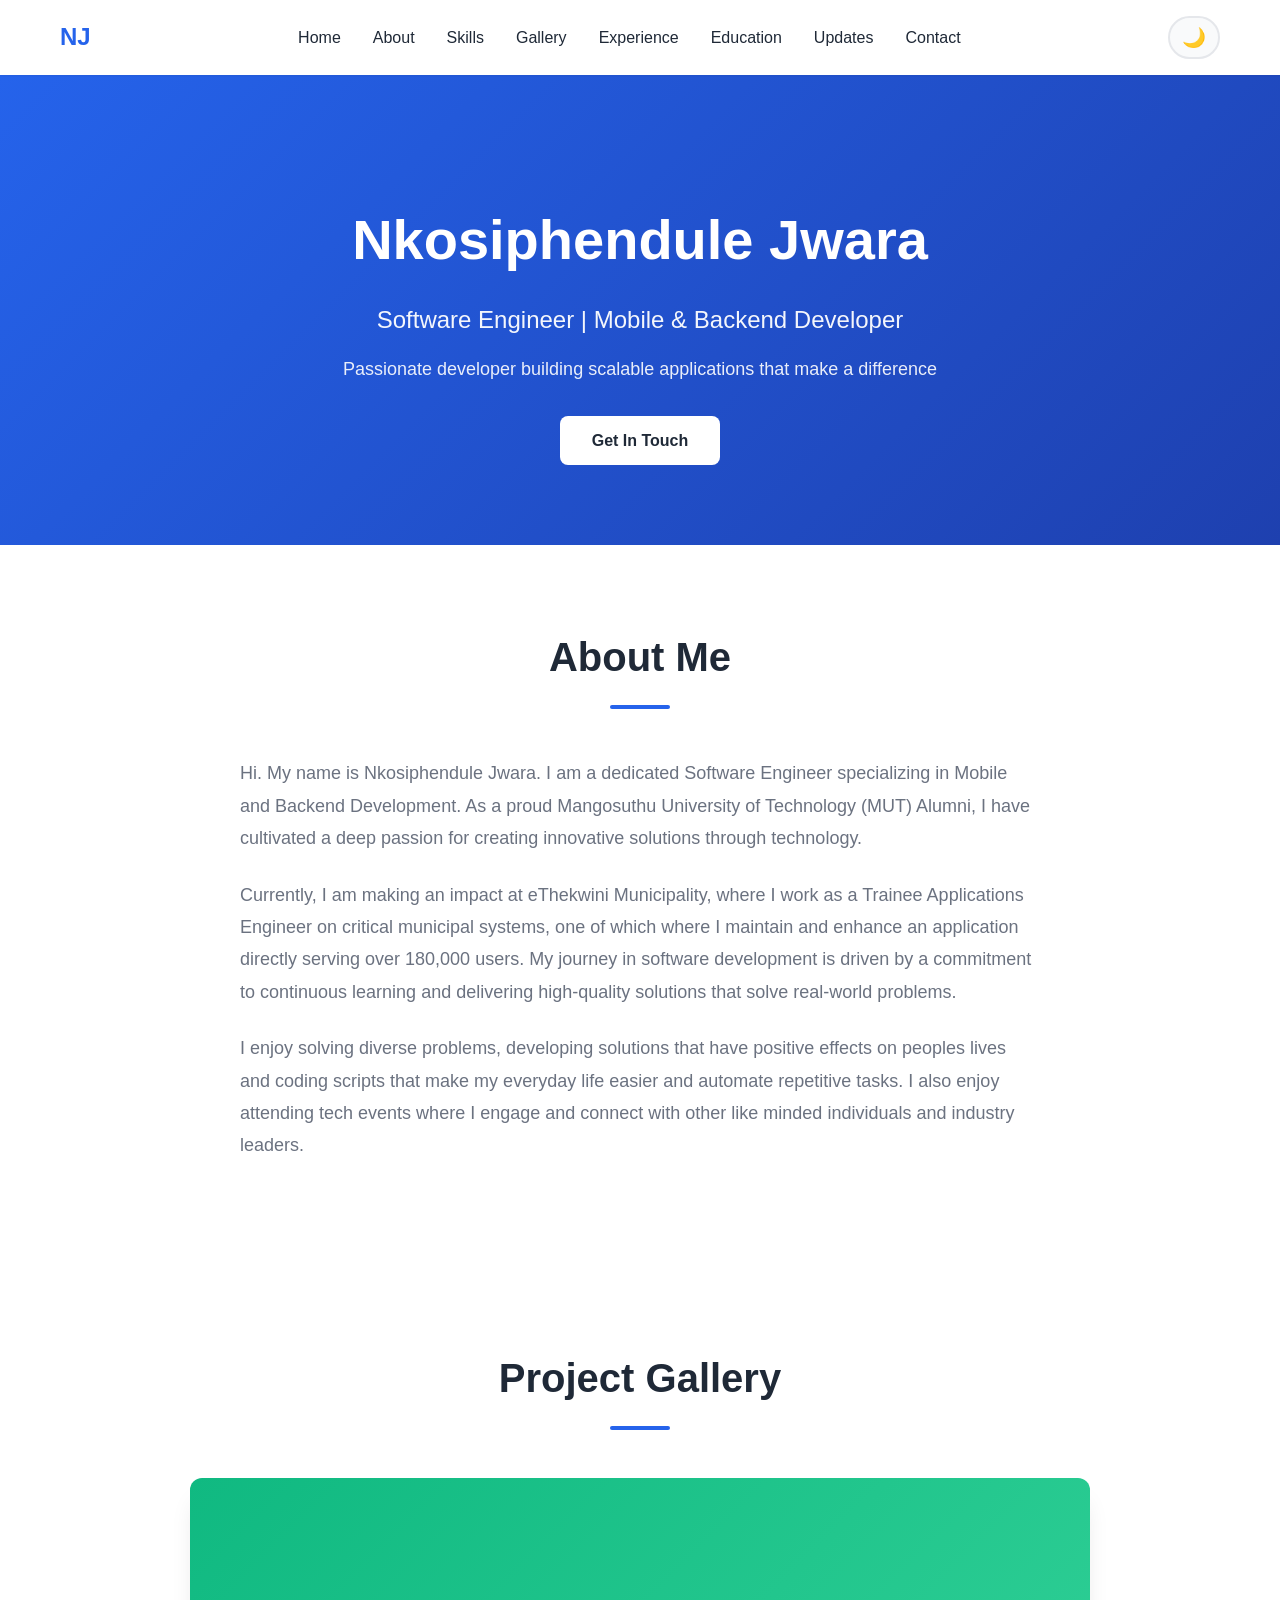
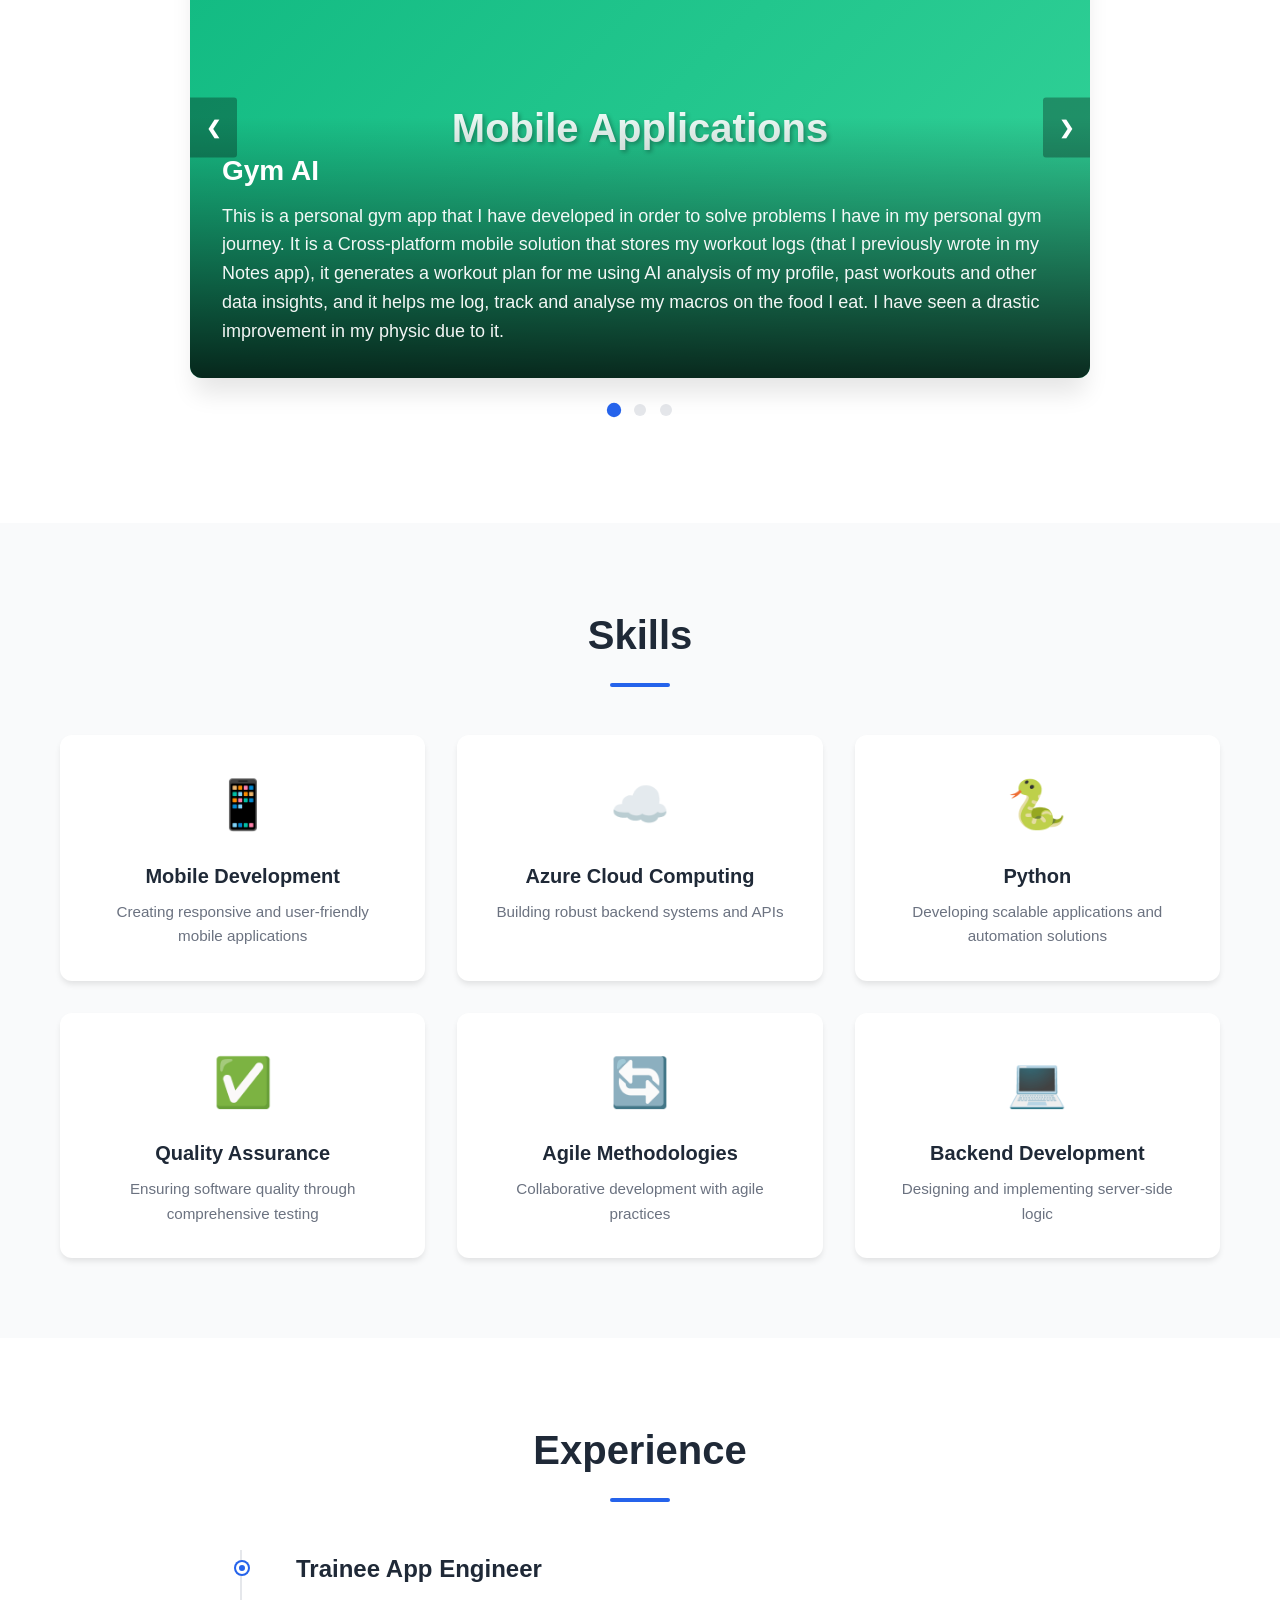
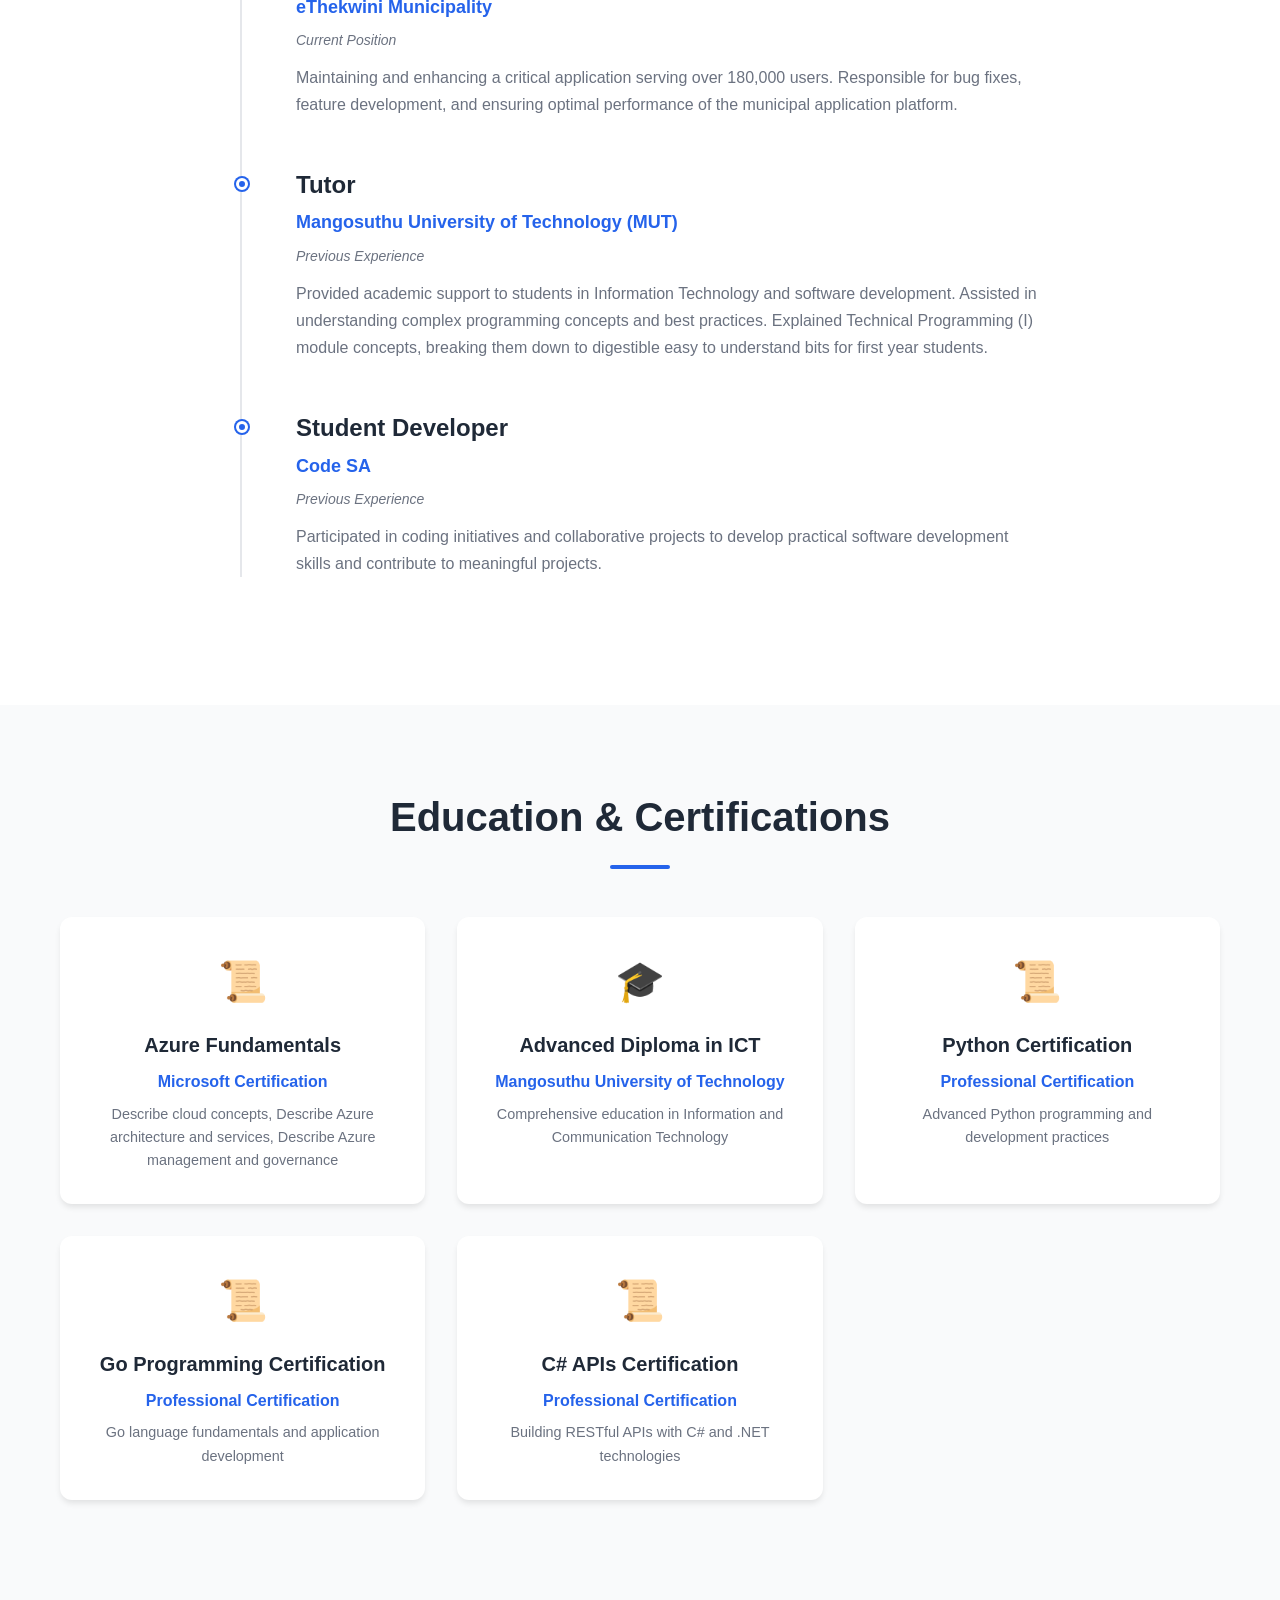
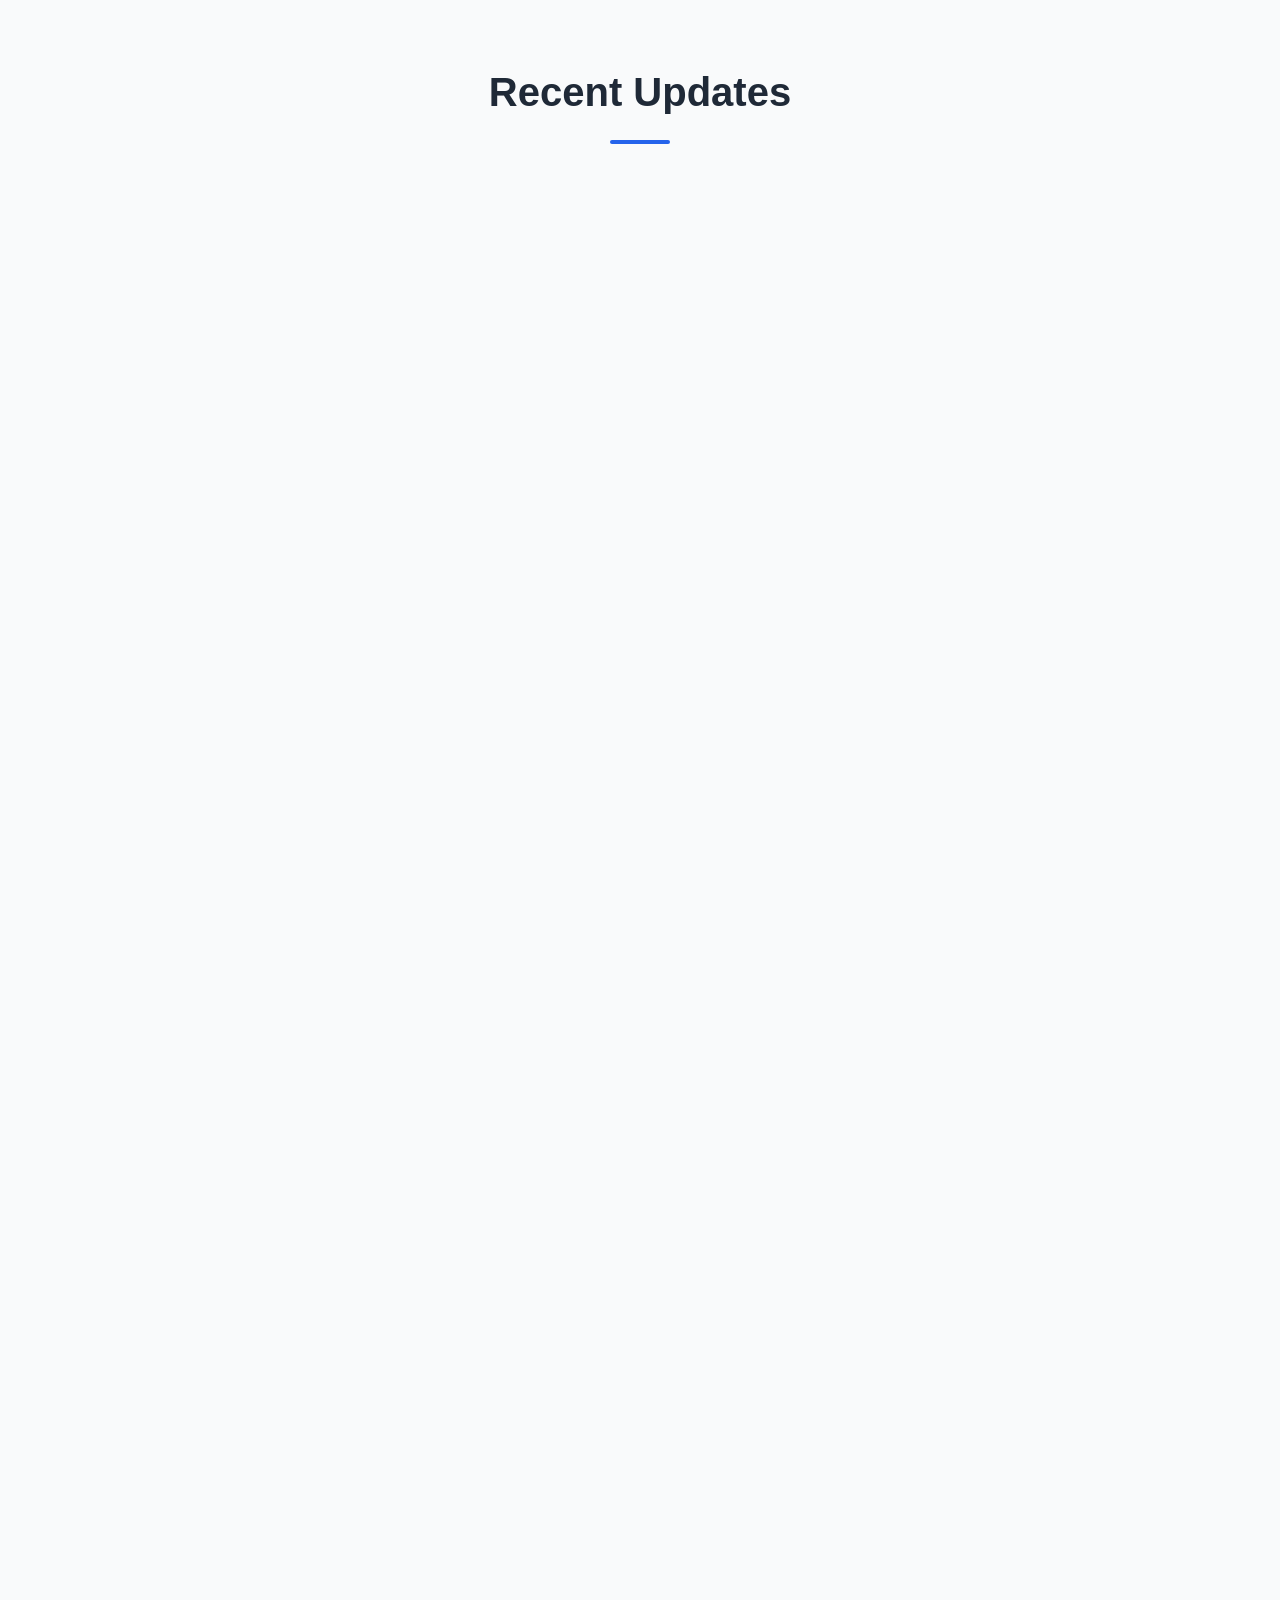
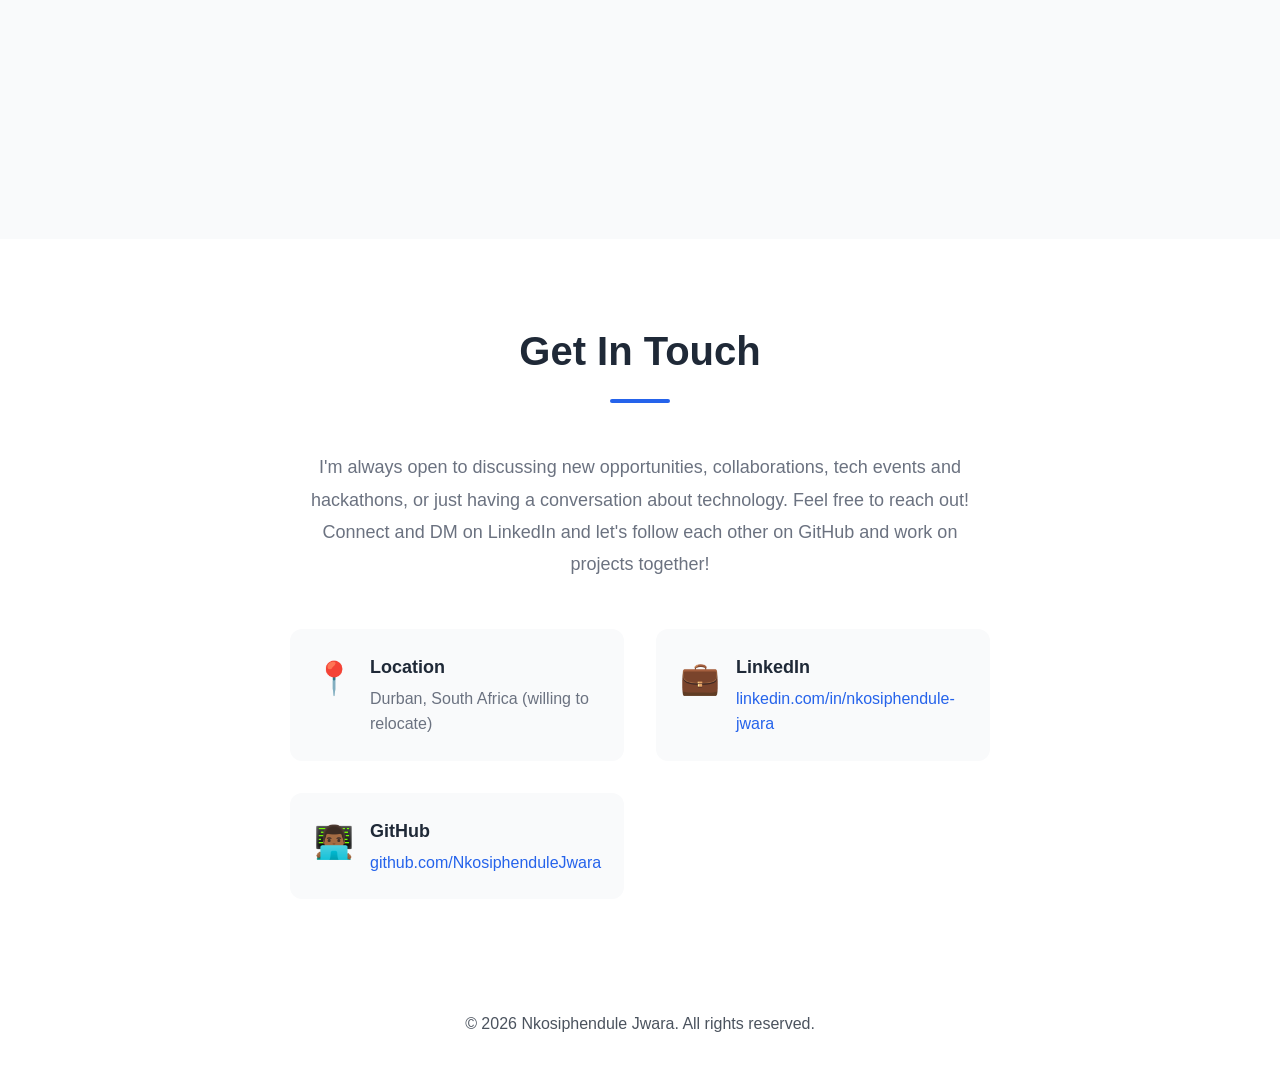
==== index.html @ d52972a0 "Merge pull request #10 from NkosiphenduleJwara/NkosiphenduleJwara-profile-update-1 Revise text in in" ====
<!DOCTYPE html>
<html lang="en">
<head>
    <meta charset="UTF-8">
    <meta name="viewport" content="width=device-width, initial-scale=1.0">
    <meta name="description" content="Nkosiphendule Jwara - Trainee App Engineer specializing in Mobile and Backend Development">
    <!-- Standard favicon -->
    <link rel="icon" type="image/x-icon" href="NJ.ico">
    
    <!-- For Apple devices (optional but highly recommended) -->
    <link rel="apple-touch-icon" href="NJ.ico">

    <!-- Adding analytics to see if my portfolio website is gaining any clicks or traction -->
    <script data-goatcounter="https://nkosiphendulejwara.goatcounter.com/count" async src="//gc.zgo.at/count.js"></script>
    <title>Nkosiphendule Jwara - Portfolio</title>
    <link rel="stylesheet" href="styles.css">
</head>
<body>
    <!-- Navigation -->
    <nav class="navbar">
        <div class="container">
            <div class="nav-brand">NJ</div>
            <button class="hamburger" id="hamburger" aria-label="Toggle menu">
                <span></span>
                <span></span>
                <span></span>
            </button>
            <ul class="nav-menu" id="navMenu">
                <li><a href="#hero">Home</a></li>
                <li><a href="#about">About</a></li>
                <li><a href="#skills">Skills</a></li>
                <li><a href="#gallery">Gallery</a></li>
                <li><a href="#experience">Experience</a></li>
                <li><a href="#education">Education</a></li>
                <li><a href="#updates">Updates</a></li>
                <li><a href="#contact">Contact</a></li>
            </ul>
            <button class="dark-mode-toggle" id="darkModeToggle" aria-label="Toggle dark mode">
                <span id="themeIcon">🌙</span>
            </button>
        </div>
    </nav>

    <!-- Hero Section -->
    <section id="hero" class="hero">
        <div class="container">
            <div class="hero-content">
                <h1 class="hero-title">Nkosiphendule Jwara</h1>
                <p class="hero-subtitle">Software Engineer | Mobile & Backend Developer</p>
                <p class="hero-description">Passionate developer building scalable applications that make a difference</p>
                <a href="#contact" class="btn btn-primary">Get In Touch</a>
            </div>
        </div>
    </section>

    <!-- About Section -->
    <section id="about" class="about">
        <div class="container">
            <h2 class="section-title">About Me</h2>
            <div class="about-content">
                <p class="about-text">
                    Hi. My name is Nkosiphendule Jwara. I am a dedicated Software Engineer specializing in Mobile and Backend Development. 
                    As a proud Mangosuthu University of Technology (MUT) Alumni, I have cultivated a deep passion for creating innovative 
                    solutions through technology.
                </p>
                <p class="about-text">
                    Currently, I am making an impact at eThekwini Municipality, where I work as a Trainee Applications Engineer on critical 
                    municipal systems, one of which where I maintain and enhance an application directly serving over 180,000 users. 
                    My journey in software development is driven by a commitment to continuous learning and delivering 
                    high-quality solutions that solve real-world problems.
                </p>
                <p class="about-text">
                    I enjoy solving diverse problems, developing solutions that have positive effects on peoples lives and coding 
                    scripts that make my everyday life easier and automate repetitive tasks. I also enjoy attending tech events where I engage 
                    and connect with other like minded individuals and industry leaders.
                </p>
            </div>
        </div>
    </section>

    <!-- Gallery Section -->
    <section id="gallery" class="gallery">
        <div class="container">
            <h2 class="section-title">Project Gallery</h2>
            <div class="slideshow-container">
                <div class="slide fade">
                    <div class="slide-content">
                        <div class="placeholder-img" style="background: linear-gradient(135deg, #10b981 0%, #34d399 100%);">
                            <span class="placeholder-text">Mobile Applications</span>
                        </div>
                        <div class="slide-caption">
                            <h3>Gym AI</h3>
                            <p>
                                This is a personal gym app that I have developed in order to solve problems I have in my personal gym journey.
                                It is a Cross-platform mobile solution that stores my workout logs (that I previously wrote in my Notes app),
                                it generates a workout plan for me using AI analysis of my profile, past workouts and other data insights, and 
                                it helps me log, track and analyse my macros on the food I eat. I have seen a drastic improvement in my physic due to it.
                            </p>
                        </div>
                    </div>
                </div>
                <!--
                <div class="slide fade">
                    <div class="slide-content">
                        <div class="placeholder-img" style="background: linear-gradient(135deg, #2563eb 0%, #3b82f6 100%);">
                            <span class="placeholder-text">Web Development</span>
                        </div>
                        <div class="slide-caption">
                            <h3>Web Development</h3>
                            <p>Modern responsive web applications</p>
                        </div>
                    </div>
                </div>-->
                <div class="slide fade">
                    <div class="slide-content">
                        <div class="placeholder-img" style="background: linear-gradient(135deg, #f59e0b 0%, #fbbf24 100%);">
                            <span class="placeholder-text">Backend Systems</span>
                        </div>
                        <div class="slide-caption">
                            <h3>Backend Systems</h3>
                            <p>Scalable server-side architecture systems that I work on at eThekwini Municipality and on my personal side projects.</p>
                        </div>
                    </div>
                </div>
                <div class="slide fade">
                    <div class="slide-content">
                        <div class="placeholder-img" style="background: linear-gradient(135deg, #8b5cf6 0%, #a78bfa 100%);">
                            <span class="placeholder-text">Data Analytics</span>
                        </div>
                        <div class="slide-caption">
                            <h3>Version Control, AI tools and Testing</h3>
                            <p>I use Git, Github, GitHub Copilot, Jules agents, and I am well exposed in manual QA processes</p>
                        </div>
                    </div>
                </div>
                <a class="prev">&#10094;</a>
                <a class="next">&#10095;</a>
            </div>
            <div class="dots-container">
                <span class="dot" data-slide="1"></span>
                <span class="dot" data-slide="2"></span>
                <span class="dot" data-slide="3"></span>
                <!--<span class="dot" data-slide="4"></span>-->
            </div>
        </div>
    </section>

    <!-- Skills Section -->
    <section id="skills" class="skills">
        <div class="container">
            <h2 class="section-title">Skills</h2>
            <div class="skills-grid">
                <div class="skill-card">
                    <div class="skill-icon">📱</div>
                    <h3>Mobile Development</h3>
                    <p>Creating responsive and user-friendly mobile applications</p>
                </div>
                <!-- <div class="skill-card">
                    <div class="skill-icon">⚙️</div>
                    <h3>ASP.NET</h3>
                    <p>Building robust backend systems and APIs</p>
                </div> -->
                
                <div class="skill-card">
                    <div class="skill-icon">☁️</div>
                    <h3>Azure Cloud Computing</h3>
                    <p>Building robust backend systems and APIs</p>
                </div>
                <div class="skill-card">
                    <div class="skill-icon">🐍</div>
                    <h3>Python</h3>
                    <p>Developing scalable applications and automation solutions</p>
                </div>
                <div class="skill-card">
                    <div class="skill-icon">✅</div>
                    <h3>Quality Assurance</h3>
                    <p>Ensuring software quality through comprehensive testing</p>
                </div>
                <div class="skill-card">
                    <div class="skill-icon">🔄</div>
                    <h3>Agile Methodologies</h3>
                    <p>Collaborative development with agile practices</p>
                </div>
                <div class="skill-card">
                    <div class="skill-icon">💻</div>
                    <h3>Backend Development</h3>
                    <p>Designing and implementing server-side logic</p>
                </div>
            </div>
        </div>
    </section>

    <!-- Experience Section -->
    <section id="experience" class="experience">
        <div class="container">
            <h2 class="section-title">Experience</h2>
            <div class="timeline">
                <div class="timeline-item">
                    <div class="timeline-marker"></div>
                    <div class="timeline-content">
                        <h3>Trainee App Engineer</h3>
                        <h4>eThekwini Municipality</h4>
                        <p class="timeline-period">Current Position</p>
                        <p class="timeline-description">
                            Maintaining and enhancing a critical application serving over 180,000 users. 
                            Responsible for bug fixes, feature development, and ensuring optimal performance 
                            of the municipal application platform.
                        </p>
                    </div>
                </div>
                <div class="timeline-item">
                    <div class="timeline-marker"></div>
                    <div class="timeline-content">
                        <h3>Tutor</h3>
                        <h4>Mangosuthu University of Technology (MUT)</h4>
                        <p class="timeline-period">Previous Experience</p>
                        <p class="timeline-description">
                            Provided academic support to students in Information Technology and software development. 
                            Assisted in understanding complex programming concepts and best practices.
                            Explained Technical Programming (I) module concepts, breaking them down to digestible easy to understand bits for first year students.
                        </p>
                    </div>
                </div>
                <div class="timeline-item">
                    <div class="timeline-marker"></div>
                    <div class="timeline-content">
                        <h3>Student Developer</h3>
                        <h4>Code SA</h4>
                        <p class="timeline-period">Previous Experience</p>
                        <p class="timeline-description">
                            Participated in coding initiatives and collaborative projects to develop 
                            practical software development skills and contribute to meaningful projects.
                        </p>
                    </div>
                </div>
            </div>
        </div>
    </section>

    <!-- Education Section -->
    <section id="education" class="education">
        <div class="container">
            <h2 class="section-title">Education & Certifications</h2>
            <div class="education-grid">
                <div class="education-card">
                    <div class="education-icon">📜</div>
                    <h3>Azure Fundamentals</h3>
                    <p class="institution">Microsoft Certification</p>
                    <p class="description">Describe cloud concepts, Describe Azure architecture and services, Describe Azure management and governance</p>
                </div>
                <div class="education-card">
                    <div class="education-icon">🎓</div>
                    <h3>Advanced Diploma in ICT</h3>
                    <p class="institution">Mangosuthu University of Technology</p>
                    <p class="description">Comprehensive education in Information and Communication Technology</p>
                </div>
                <div class="education-card">
                    <div class="education-icon">📜</div>
                    <h3>Python Certification</h3>
                    <p class="institution">Professional Certification</p>
                    <p class="description">Advanced Python programming and development practices</p>
                </div>
                <div class="education-card">
                    <div class="education-icon">📜</div>
                    <h3>Go Programming Certification</h3>
                    <p class="institution">Professional Certification</p>
                    <p class="description">Go language fundamentals and application development</p>
                </div>
                <div class="education-card">
                    <div class="education-icon">📜</div>
                    <h3>C# APIs Certification</h3>
                    <p class="institution">Professional Certification</p>
                    <p class="description">Building RESTful APIs with C# and .NET technologies</p>
                </div>
            </div>
        </div>
    </section>

    <!-- Recent Updates Section -->
    <section id="updates" class="updates">
        <div class="container">
            <h2 class="section-title">Recent Updates</h2>
            <!-- <div class="linkedin-post-container">
                <div class="linkedin-post">

                    
                    <div class="post-header">
                        <div class="post-author-avatar" aria-label="NJ avatar">NJ</div>
                        <div class="post-author-info">
                            <p class="post-author-name">Nkosiphendule Jwara</p>
                            <p class="post-author-title">Trainee Applications Engineer at eThekwini Municipality</p>
                            <p class="post-date">March 2026 &nbsp;·&nbsp; <span class="post-visibility" title="Public">🌐</span></p>
                        </div>
                        <a href="https://www.linkedin.com/in/nkosiphendule-jwara/" target="_blank" rel="noopener noreferrer" class="linkedin-follow-btn">+ Follow</a>
                    </div>

                    
                    <div class="post-content">
                        <p class="post-text">
                            Excited to share that I've been making significant progress on our municipal application at eThekwini Municipality! 🚀
                            <br><br>
                            Working on improving the experience for over 180,000 users has been an incredible journey. Here are some highlights from our recent sprint:
                            <br><br>
                            ✅ Implemented performance optimisations reducing load time by 40%<br>
                            ✅ Fixed critical bugs affecting user authentication<br>
                            ✅ Added new accessibility features for improved usability
                            <br><br>
                            Grateful for an amazing team and the opportunity to make a real impact in public service through technology. 💙
                            <br><br>
                            #SoftwareDevelopment #MobileApp #PublicService #eThekwini #Durban #TechForGood
                        </p>
                    </div>

                    
                    <div class="post-image">
                        <div class="post-image-placeholder" style="background: linear-gradient(135deg, #0077b5 0%, #00a0dc 100%);" aria-label="eThekwini Municipality App screenshot placeholder">
                            <span class="post-image-text">eThekwini Municipality App</span>
                        </div>
                    </div>

                    
                    <div class="post-reactions-bar">
                        <div class="post-reactions-count">
                            <span class="reaction-bubbles" aria-label="Reactions: Like, Celebrate, Insightful">
                                <span class="reaction-bubble reaction-like" title="Like">👍</span>
                                <span class="reaction-bubble reaction-celebrate" title="Celebrate">🎉</span>
                                <span class="reaction-bubble reaction-insightful" title="Insightful">💡</span>
                            </span>
                            <span class="reactions-total">47</span>
                        </div>
                        <div class="post-engagement-count">
                            <span>12 comments</span>
                            <span>·</span>
                            <span>5 reposts</span>
                        </div>
                    </div>

                    
                    <div class="post-divider"></div>

                    
                    <div class="post-actions">
                        <button class="post-action-btn" aria-label="Like post" disabled title="Visit LinkedIn to interact">
                            <span class="post-action-icon">👍</span>
                            <span>Like</span>
                        </button>
                        <button class="post-action-btn" aria-label="Comment on post" disabled title="Visit LinkedIn to interact">
                            <span class="post-action-icon">💬</span>
                            <span>Comment</span>
                        </button>
                        <button class="post-action-btn" aria-label="Repost" disabled title="Visit LinkedIn to interact">
                            <span class="post-action-icon">🔁</span>
                            <span>Repost</span>
                        </button>
                        <a href="https://www.linkedin.com/in/nkosiphendule-jwara/" target="_blank" rel="noopener noreferrer" class="post-action-btn post-action-link" aria-label="View on LinkedIn">
                            <svg class="post-action-icon linkedin-icon" xmlns="http://www.w3.org/2000/svg" viewBox="0 0 24 24" aria-hidden="true" focusable="false">
                                <path d="M20.447 20.452h-3.554v-5.569c0-1.327-.027-3.037-1.852-3.037-1.853 0-2.136 1.445-2.136 2.939v5.667H9.351V9h3.414v1.561h.046c.477-.9 1.637-1.85 3.37-1.85 3.601 0 4.267 2.37 4.267 5.455v6.286zM5.337 7.433a2.062 2.062 0 0 1-2.063-2.065 2.064 2.064 0 1 1 2.063 2.065zm1.782 13.019H3.555V9h3.564v11.452zM22.225 0H1.771C.792 0 0 .774 0 1.729v20.542C0 23.227.792 24 1.771 24h20.451C23.2 24 24 23.227 24 22.271V1.729C24 .774 23.2 0 22.222 0h.003z"/>
                            </svg>
                            <span>View on LinkedIn</span>
                        </a>
                    </div>

                </div>
            </div> -->
        <section class="flex flex-col items-center">
            <!-- 
              LINKEDIN EMBED CODE 
              You can copy just this iframe block into your own project, yes you who clicked Ctrl+Shift+I 👀!
            -->
            <div class="w-full max-w-[504px] overflow-hidden rounded-lg shadow-sm border border-gray-200 bg-white">
                <iframe 
                    src="https://www.linkedin.com/embed/feed/update/urn:li:activity:7439203595771736064" 
                    height="1400" 
                    width="100%" 
                    frameborder="0" 
                    allowfullscreen="" 
                    title="Embedded LinkedIn post">
                </iframe>
            </div>
            
            <!-- <p class="text-sm text-gray-400 mt-4">
                Note: The height attribute might need adjusting depending on the length of the post text.
            </p> -->
        </section>
        </div>
    </section>

    <!-- Contact Section -->
    <section id="contact" class="contact">
        <div class="container">
            <h2 class="section-title">Get In Touch</h2>
            <div class="contact-content">
                <p class="contact-intro">
                    I'm always open to discussing new opportunities, collaborations, tech events and hackathons, or just having 
                    a conversation about technology. Feel free to reach out! Connect and DM on LinkedIn 
                    and let's follow each other on GitHub and work on projects together!
                </p>
                <div class="contact-info">
                    <div class="contact-item">
                        <div class="contact-icon">📍</div>
                        <div>
                            <h3>Location</h3>
                            <p>Durban, South Africa (willing to relocate)</p>
                        </div>
                    </div>
                    <div class="contact-item">
                        <div class="contact-icon">💼</div>
                        <div>
                            <h3>LinkedIn</h3>
                            <p><a href="https://www.linkedin.com/in/nkosiphendule-jwara/" target="_blank" rel="noopener noreferrer">linkedin.com/in/nkosiphendule-jwara</a></p>
                        </div>
                    </div>
                    <!-- Expand and add my GitHub information-->
                    <div class="contact-item">
                        <div class="contact-icon">👨🏾‍💻</div>
                        <div>
                            <h3>GitHub</h3>
                            <p><a href="https://github.com/NkosiphenduleJwara/" target="_blank" rel="noopener noreferrer">github.com/NkosiphenduleJwara</a></p>
                        </div>
                    </div>
                </div>
            </div>
        </div>
    </section>

    <!-- Footer -->
    <footer class="footer">
        <div class="container">
            <p>&copy; 2026 Nkosiphendule Jwara. All rights reserved.</p>
        </div>
    </footer>

    <!-- Dark Mode Script -->
    <script>
        // Dark mode toggle functionality
        const darkModeToggle = document.getElementById('darkModeToggle');
        const themeIcon = document.getElementById('themeIcon');
        const body = document.body;

        // Check for saved theme preference or default to light mode
        let currentTheme = 'light';
        try {
            currentTheme = localStorage.getItem('theme') || 'light';
        } catch (e) {
            // Handle localStorage access errors (private browsing, disabled storage, etc.)
            console.warn('localStorage not available:', e);
        }
        
        // Apply saved theme on page load
        if (currentTheme === 'dark') {
            body.classList.add('dark-mode');
            themeIcon.textContent = '☀️';
        }

        // Toggle dark mode
        darkModeToggle.addEventListener('click', () => {
            body.classList.toggle('dark-mode');
            
            // Update icon and save preference
            if (body.classList.contains('dark-mode')) {
                themeIcon.textContent = '☀️';
                try {
                    localStorage.setItem('theme', 'dark');
                } catch (e) {
                    console.warn('Could not save theme preference:', e);
                }
            } else {
                themeIcon.textContent = '🌙';
                try {
                    localStorage.setItem('theme', 'light');
                } catch (e) {
                    console.warn('Could not save theme preference:', e);
                }
            }
        });

        // Hamburger menu toggle
        const hamburger = document.getElementById('hamburger');
        const navMenu = document.getElementById('navMenu');

        hamburger.addEventListener('click', () => {
            hamburger.classList.toggle('active');
            navMenu.classList.toggle('active');
        });

        // Close menu when a link is clicked
        document.querySelectorAll('.nav-menu a').forEach(link => {
            link.addEventListener('click', () => {
                hamburger.classList.remove('active');
                navMenu.classList.remove('active');
            });
        });

        // Gallery slideshow functionality
        let slideIndex = 1;
        let slideTimer;

        showSlide(slideIndex);
        startAutoSlide();

        // Add event listeners for navigation arrows
        document.querySelector('.prev').addEventListener('click', () => {
            clearTimeout(slideTimer);
            showSlide(slideIndex += -1);
            startAutoSlide();
        });

        document.querySelector('.next').addEventListener('click', () => {
            clearTimeout(slideTimer);
            showSlide(slideIndex += 1);
            startAutoSlide();
        });

        // Add event listeners for dots
        document.querySelectorAll('.dot').forEach((dot, index) => {
            dot.addEventListener('click', () => {
                clearTimeout(slideTimer);
                showSlide(slideIndex = index + 1);
                startAutoSlide();
            });
        });

        function showSlide(n) {
            let slides = document.getElementsByClassName("slide");
            let dots = document.getElementsByClassName("dot");

            // resets back to the first slide
            if (n > slides.length) { slideIndex = 1; }
            
            if (n < 1) { slideIndex = slides.length; }
            
            for (let i = 0; i < slides.length; i++) {
                slides[i].style.display = "none";
            }
            
            for (let i = 0; i < dots.length; i++) {
                dots[i].className = dots[i].className.replace(" active", "");
            }
            
            if (slides.length > 0 && dots.length > 0) {
                slides[slideIndex - 1].style.display = "block";
                dots[slideIndex - 1].className += " active";
            }
        }

        function startAutoSlide() {
            slideTimer = setTimeout(() => {
                slideIndex++;
                showSlide(slideIndex);
                startAutoSlide();
            }, 5000); // Change slide every 5 seconds
        }
    </script>
</body>
</html>
---- styles.css ----
/* Reset and Base Styles */
* {
    margin: 0;
    padding: 0;
    box-sizing: border-box;
}

:root {
    --primary-color: #2563eb;
    --secondary-color: #1e40af;
    --accent-color: #3b82f6;
    --text-dark: #1f2937;
    --text-light: #6b7280;
    --background-light: #f9fafb;
    --background-white: #ffffff;
    --border-color: #e5e7eb;
    --success-color: #10b981;
    --shadow-sm: 0 1px 2px 0 rgba(0, 0, 0, 0.05);
    --shadow-md: 0 4px 6px -1px rgba(0, 0, 0, 0.1);
    --shadow-lg: 0 10px 15px -3px rgba(0, 0, 0, 0.1);
    --shadow-xl: 0 20px 25px -5px rgba(0, 0, 0, 0.1);
}

body.dark-mode {
    --text-dark: #f9fafb;
    --text-light: #d1d5db;
    --background-light: #1f2937;
    --background-white: #111827;
    --border-color: #374151;
    --shadow-sm: 0 1px 2px 0 rgba(0, 0, 0, 0.3);
    --shadow-md: 0 4px 6px -1px rgba(0, 0, 0, 0.3);
    --shadow-lg: 0 10px 15px -3px rgba(0, 0, 0, 0.3);
    --shadow-xl: 0 20px 25px -5px rgba(0, 0, 0, 0.3);
}

body {
    font-family: -apple-system, BlinkMacSystemFont, 'Segoe UI', Roboto, 'Helvetica Neue', Arial, sans-serif;
    line-height: 1.6;
    color: var(--text-dark);
    background-color: var(--background-white);
    transition: background-color 0.3s ease, color 0.3s ease;
}

.container {
    max-width: 1200px;
    margin: 0 auto;
    padding: 0 20px;
}

/* Navigation */
.navbar {
    background-color: var(--background-white);
    box-shadow: var(--shadow-sm);
    position: sticky;
    top: 0;
    z-index: 1000;
    padding: 1rem 0;
}

.navbar .container {
    display: flex;
    justify-content: space-between;
    align-items: center;
    gap: 2rem;
}

.nav-brand {
    font-size: 1.5rem;
    font-weight: bold;
    color: var(--primary-color);
}

.nav-menu {
    display: flex;
    list-style: none;
    gap: 2rem;
}

.nav-menu a {
    text-decoration: none;
    color: var(--text-dark);
    font-weight: 500;
    transition: color 0.3s ease;
}

.nav-menu a:hover {
    color: var(--primary-color);
}

/* Dark Mode Toggle */
.dark-mode-toggle {
    background-color: var(--background-light);
    border: 2px solid var(--border-color);
    border-radius: 50px;
    cursor: pointer;
    padding: 8px 12px;
    font-size: 1.2rem;
    transition: all 0.3s ease;
    display: flex;
    align-items: center;
    gap: 0.5rem;
}

.dark-mode-toggle:hover {
    transform: scale(1.05);
    box-shadow: var(--shadow-md);
}

/* Hamburger Menu */
.hamburger {
    display: none;
    flex-direction: column;
    gap: 5px;
    background: none;
    border: none;
    cursor: pointer;
    padding: 5px;
    z-index: 1001;
}

.hamburger span {
    width: 25px;
    height: 3px;
    background-color: var(--text-dark);
    border-radius: 3px;
    transition: all 0.3s ease;
}

.hamburger.active span:nth-child(1) {
    transform: rotate(45deg) translate(7px, 7px);
}

.hamburger.active span:nth-child(2) {
    opacity: 0;
}

.hamburger.active span:nth-child(3) {
    transform: rotate(-45deg) translate(7px, -7px);
}

/* Hero Section */
.hero {
    background: linear-gradient(135deg, var(--primary-color) 0%, var(--secondary-color) 100%);
    color: white;
    padding: 120px 0 80px;
    text-align: center;
}

.hero-content {
    max-width: 800px;
    margin: 0 auto;
}

.hero-title {
    font-size: 3.5rem;
    font-weight: 700;
    margin-bottom: 1rem;
    animation: fadeInUp 0.8s ease;
}

.hero-subtitle {
    font-size: 1.5rem;
    margin-bottom: 1rem;
    opacity: 0.95;
    animation: fadeInUp 0.8s ease 0.2s backwards;
}

.hero-description {
    font-size: 1.125rem;
    margin-bottom: 2rem;
    opacity: 0.9;
    animation: fadeInUp 0.8s ease 0.4s backwards;
}

.btn {
    display: inline-block;
    padding: 12px 32px;
    border-radius: 8px;
    text-decoration: none;
    font-weight: 600;
    transition: all 0.3s ease;
    animation: fadeInUp 0.8s ease 0.6s backwards;
}

.btn-primary {
    background-color: var(--background-white);
    /* color: var(--primary-color); */
    color: var(--text-dark);
}

.btn-primary:hover {
    transform: translateY(-2px);
    box-shadow: var(--shadow-lg);
}

/* Section Styles */
section {
    padding: 80px 0;
}

.section-title {
    font-size: 2.5rem;
    font-weight: 700;
    text-align: center;
    margin-bottom: 3rem;
    color: var(--text-dark);
    position: relative;
}

.section-title::after {
    content: '';
    display: block;
    width: 60px;
    height: 4px;
    background-color: var(--primary-color);
    margin: 1rem auto 0;
    border-radius: 2px;
}

/* About Section */
.about {
    background-color: var(--background-white);
}

.about-content {
    max-width: 800px;
    margin: 0 auto;
}

.about-text {
    font-size: 1.125rem;
    line-height: 1.8;
    color: var(--text-light);
    margin-bottom: 1.5rem;
}

/* Skills Section */
.skills {
    background-color: var(--background-light);
}

.skills-grid {
    display: grid;
    grid-template-columns: repeat(auto-fit, minmax(300px, 1fr));
    gap: 2rem;
    margin-top: 2rem;
}

.skill-card {
    background-color: var(--background-white);
    padding: 2rem;
    border-radius: 12px;
    box-shadow: var(--shadow-md);
    transition: all 0.3s ease;
    text-align: center;
}

.skill-card:hover {
    transform: translateY(-5px);
    box-shadow: var(--shadow-xl);
}

.skill-icon {
    font-size: 3rem;
    margin-bottom: 1rem;
}

.skill-card h3 {
    font-size: 1.25rem;
    margin-bottom: 0.5rem;
    color: var(--text-dark);
}

.skill-card p {
    color: var(--text-light);
    font-size: 0.95rem;
}

/* Gallery Section */
.gallery {
    background-color: var(--background-white);
}

.slideshow-container {
    position: relative;
    max-width: 900px;
    margin: 0 auto;
    border-radius: 12px;
    overflow: hidden;
    box-shadow: var(--shadow-xl);
}

.slide {
    display: none;
}

.slide-content {
    position: relative;
}

.slide-content img,
.placeholder-img {
    width: 100%;
    height: 500px;
    object-fit: cover;
}

.placeholder-img {
    display: flex;
    align-items: center;
    justify-content: center;
    position: relative;
}

.placeholder-text {
    font-size: 2.5rem;
    font-weight: 700;
    color: rgba(255, 255, 255, 0.9);
    text-align: center;
    text-shadow: 2px 2px 4px rgba(0, 0, 0, 0.3);
}

.slide-caption {
    position: absolute;
    bottom: 0;
    left: 0;
    right: 0;
    background: linear-gradient(to top, rgba(0,0,0,0.8), transparent);
    color: white;
    padding: 2rem;
    text-align: left;
}

.slide-caption h3 {
    font-size: 1.75rem;
    margin-bottom: 0.5rem;
    font-weight: 600;
}

.slide-caption p {
    font-size: 1.125rem;
    opacity: 0.95;
}

.prev, .next {
    cursor: pointer;
    position: absolute;
    top: 50%;
    transform: translateY(-50%);
    width: auto;
    padding: 16px;
    color: white;
    font-weight: bold;
    font-size: 18px;
    transition: all 0.3s ease;
    border-radius: 0 3px 3px 0;
    user-select: none;
    background-color: rgba(0, 0, 0, 0.3);
}

.next {
    right: 0;
    border-radius: 3px 0 0 3px;
}

.prev:hover, .next:hover {
    background-color: rgba(0, 0, 0, 0.8);
}

.dots-container {
    text-align: center;
    padding: 20px 0;
}

.dot {
    cursor: pointer;
    height: 12px;
    width: 12px;
    margin: 0 5px;
    background-color: var(--border-color);
    border-radius: 50%;
    display: inline-block;
    transition: all 0.3s ease;
}

.dot.active, .dot:hover {
    background-color: var(--primary-color);
    transform: scale(1.2);
}

.fade {
    animation-name: fade;
    animation-duration: 1s;
}

@keyframes fade {
    from { opacity: 0.4 }
    to { opacity: 1 }
}

/* Experience Section */
.experience {
    background-color: var(--background-white);
}

.timeline {
    max-width: 800px;
    margin: 0 auto;
    position: relative;
    padding-left: 2rem;
}

.timeline::before {
    content: '';
    position: absolute;
    left: 0;
    top: 0;
    bottom: 0;
    width: 2px;
    background-color: var(--border-color);
}

.timeline-item {
    position: relative;
    margin-bottom: 3rem;
}

.timeline-marker {
    position: absolute;
    left: -2.25rem;
    top: 0.75rem;
    width: 12px;
    height: 12px;
    border-radius: 50%;
    background-color: var(--primary-color);
    border: 3px solid var(--background-white);
    box-shadow: 0 0 0 2px var(--primary-color);
}

.timeline-content {
    padding-left: 1.5rem;
}

.timeline-content h3 {
    font-size: 1.5rem;
    color: var(--text-dark);
    margin-bottom: 0.25rem;
}

.timeline-content h4 {
    font-size: 1.125rem;
    color: var(--primary-color);
    margin-bottom: 0.5rem;
    font-weight: 600;
}

.timeline-period {
    font-size: 0.875rem;
    color: var(--text-light);
    margin-bottom: 0.75rem;
    font-style: italic;
}

.timeline-description {
    color: var(--text-light);
    line-height: 1.7;
}

/* Education Section */
.education {
    background-color: var(--background-light);
}

.education-grid {
    display: grid;
    grid-template-columns: repeat(auto-fit, minmax(280px, 1fr));
    gap: 2rem;
    margin-top: 2rem;
}

.education-card {
    background-color: var(--background-white);
    padding: 2rem;
    border-radius: 12px;
    box-shadow: var(--shadow-md);
    transition: all 0.3s ease;
    text-align: center;
}

.education-card:hover {
    transform: translateY(-5px);
    box-shadow: var(--shadow-xl);
}

.education-icon {
    font-size: 2.5rem;
    margin-bottom: 1rem;
}

.education-card h3 {
    font-size: 1.25rem;
    color: var(--text-dark);
    margin-bottom: 0.5rem;
}

.institution {
    color: var(--primary-color);
    font-weight: 600;
    margin-bottom: 0.5rem;
}

.description {
    color: var(--text-light);
    font-size: 0.9rem;
}

/* Recent Updates / LinkedIn Post Section */
.updates {
    background-color: var(--background-light);
}

.linkedin-post-container {
    max-width: 620px;
    margin: 0 auto;
}

.linkedin-post {
    background-color: var(--background-white);
    border: 1px solid var(--border-color);
    border-radius: 12px;
    box-shadow: var(--shadow-md);
    overflow: hidden;
    transition: box-shadow 0.3s ease;
}

.linkedin-post:hover {
    box-shadow: var(--shadow-xl);
}

/* Post Header */
.post-header {
    display: flex;
    align-items: flex-start;
    gap: 0.75rem;
    padding: 1.25rem 1.25rem 0;
}

.post-author-avatar {
    flex-shrink: 0;
    width: 52px;
    height: 52px;
    border-radius: 50%;
    background: linear-gradient(135deg, var(--primary-color) 0%, var(--secondary-color) 100%);
    color: white;
    font-size: 1.25rem;
    font-weight: 700;
    display: flex;
    align-items: center;
    justify-content: center;
    letter-spacing: 0.03em;
}

.post-author-info {
    flex: 1;
    min-width: 0;
}

.post-author-name {
    font-size: 1rem;
    font-weight: 700;
    color: var(--text-dark);
    line-height: 1.3;
    margin-bottom: 0.15rem;
}

.post-author-title {
    font-size: 0.8rem;
    color: var(--text-light);
    line-height: 1.4;
    margin-bottom: 0.15rem;
    white-space: nowrap;
    overflow: hidden;
    text-overflow: ellipsis;
}

.post-date {
    font-size: 0.75rem;
    color: var(--text-light);
    display: flex;
    align-items: center;
    gap: 0.25rem;
}

.post-visibility {
    font-size: 0.8rem;
}

.linkedin-follow-btn {
    flex-shrink: 0;
    display: inline-flex;
    align-items: center;
    gap: 0.3rem;
    padding: 5px 14px;
    border: 1.5px solid #0077b5;
    border-radius: 20px;
    color: #0077b5;
    font-size: 0.875rem;
    font-weight: 600;
    text-decoration: none;
    transition: background-color 0.2s ease, color 0.2s ease;
    white-space: nowrap;
}

.linkedin-follow-btn:hover {
    background-color: #0077b5;
    color: white;
}

/* Post Text */
.post-content {
    padding: 1rem 1.25rem;
}

.post-text {
    font-size: 0.9375rem;
    color: var(--text-dark);
    line-height: 1.65;
    white-space: pre-line;
}

/* Post Image */
.post-image {
    line-height: 0;
}

.post-image img {
    width: 100%;
    height: auto;
    display: block;
    object-fit: cover;
}

.post-image-placeholder {
    width: 100%;
    height: 280px;
    display: flex;
    align-items: center;
    justify-content: center;
}

.post-image-text {
    font-size: 1.75rem;
    font-weight: 700;
    color: rgba(255, 255, 255, 0.92);
    text-align: center;
    text-shadow: 1px 2px 6px rgba(0, 0, 0, 0.25);
    padding: 0 1rem;
}

/* Reactions Summary Bar */
.post-reactions-bar {
    display: flex;
    align-items: center;
    justify-content: space-between;
    padding: 0.6rem 1.25rem;
    font-size: 0.82rem;
    color: var(--text-light);
}

.post-reactions-count {
    display: flex;
    align-items: center;
    gap: 0.4rem;
}

.reaction-bubbles {
    display: inline-flex;
    align-items: center;
}

.reaction-bubble {
    width: 20px;
    height: 20px;
    border-radius: 50%;
    display: inline-flex;
    align-items: center;
    justify-content: center;
    font-size: 0.7rem;
    margin-right: -4px;
    border: 1.5px solid var(--background-white);
    background-color: var(--background-light);
}

.reactions-total {
    margin-left: 6px;
}

.reactions-total:hover {
    text-decoration: underline;
    cursor: pointer;
    color: var(--text-dark);
}

.post-engagement-count {
    display: flex;
    gap: 0.3rem;
}

.post-engagement-count span:hover {
    text-decoration: underline;
    cursor: pointer;
    color: var(--text-dark);
}

/* Divider */
.post-divider {
    height: 1px;
    background-color: var(--border-color);
    margin: 0 1.25rem;
}

/* Action Buttons */
.post-actions {
    display: flex;
    align-items: center;
    justify-content: space-around;
    padding: 0.4rem 0.5rem;
}

.post-action-btn {
    display: inline-flex;
    align-items: center;
    gap: 0.35rem;
    padding: 0.55rem 0.75rem;
    border: none;
    background: none;
    border-radius: 6px;
    cursor: pointer;
    color: var(--text-light);
    font-size: 0.82rem;
    font-weight: 600;
    font-family: inherit;
    text-decoration: none;
    transition: background-color 0.2s ease, color 0.2s ease;
    white-space: nowrap;
}

.post-action-btn:hover {
    background-color: var(--background-light);
    color: var(--text-dark);
}

.post-action-icon {
    font-size: 1.05rem;
    line-height: 1;
}

.linkedin-icon {
    width: 18px;
    height: 18px;
    fill: currentColor;
}

.post-action-btn:disabled {
    opacity: 0.65;
    cursor: default;
}

.post-action-link {
    color: #0077b5;
}

.post-action-link:hover {
    background-color: rgba(0, 119, 181, 0.1);
    color: #005582;
}

/* Contact Section */
.contact {
    background-color: var(--background-white);
}

.contact-content {
    max-width: 700px;
    margin: 0 auto;
    text-align: center;
}

.contact-intro {
    font-size: 1.125rem;
    color: var(--text-light);
    margin-bottom: 3rem;
    line-height: 1.8;
}

.contact-info {
    display: grid;
    grid-template-columns: repeat(auto-fit, minmax(250px, 1fr));
    gap: 2rem;
}

.contact-item {
    display: flex;
    align-items: flex-start;
    gap: 1rem;
    text-align: left;
    padding: 1.5rem;
    background-color: var(--background-light);
    border-radius: 12px;
    transition: all 0.3s ease;
}

.contact-item:hover {
    transform: translateY(-3px);
    box-shadow: var(--shadow-md);
}

.contact-icon {
    font-size: 2rem;
}

.contact-item h3 {
    font-size: 1.125rem;
    color: var(--text-dark);
    margin-bottom: 0.25rem;
}

.contact-item p {
    color: var(--text-light);
}

.contact-item a {
    color: var(--primary-color);
    text-decoration: none;
    transition: color 0.3s ease;
}

.contact-item a:hover {
    color: var(--secondary-color);
    text-decoration: underline;
}

/* Footer */
.footer {
    /* background-color: var(--text-dark); */
    
    background-color: var(--background-white);
    box-shadow: var(--shadow-sm);
    /* color: white; */
    text-align: center;
    padding: 2rem 0;
}

.footer p {
    opacity: 0.8;
}

/* Animations */
@keyframes fadeInUp {
    from {
        opacity: 0;
        transform: translateY(20px);
    }
    to {
        opacity: 1;
        transform: translateY(0);
    }
}

/* Responsive Design */
@media (max-width: 768px) {
    .navbar .container {
        flex-wrap: wrap;
    }
    
    .hamburger {
        display: flex;
    }

    .nav-menu {
        position: fixed;
        left: -100%;
        top: 60px;
        flex-direction: column;
        background-color: var(--background-white);
        width: 100%;
        text-align: center;
        transition: left 0.3s ease;
        box-shadow: var(--shadow-lg);
        padding: 2rem 0;
        gap: 0;
    }

    .nav-menu.active {
        left: 0;
    }

    .nav-menu li {
        margin: 0;
        padding: 1rem 0;
        width: 100%;
    }

    .nav-menu a {
        display: block;
        padding: 0.5rem;
        font-size: 1.125rem;
    }

    .dark-mode-toggle {
        order: -1;
        margin-left: auto;
    }

    .hero-title {
        font-size: 2.5rem;
    }

    .hero-subtitle {
        font-size: 1.25rem;
    }

    .section-title {
        font-size: 2rem;
    }

    .skills-grid {
        grid-template-columns: 1fr;
    }

    .education-grid {
        grid-template-columns: 1fr;
    }

    .timeline {
        padding-left: 1.5rem;
    }

    .timeline-marker {
        left: -2.25rem;
    }

    .slide-content img,
    .placeholder-img {
        height: 350px;
    }

    .placeholder-text {
        font-size: 1.75rem;
    }

    .slide-caption h3 {
        font-size: 1.375rem;
    }

    .slide-caption p {
        font-size: 1rem;
    }

    .post-author-title {
        white-space: normal;
    }

    .post-actions {
        justify-content: space-between;
        padding: 0.4rem 0.25rem;
    }

    .post-action-btn span:last-child {
        display: none;
    }

    .post-action-btn {
        padding: 0.55rem 0.6rem;
    }

    .post-action-icon {
        font-size: 1.2rem;
    }

    .linkedin-icon {
        width: 20px;
        height: 20px;
    }
}

@media (max-width: 480px) {
    .hero {
        padding: 80px 0 60px;
    }

    .hero-title {
        font-size: 2rem;
    }

    .hero-subtitle {
        font-size: 1.125rem;
    }

    section {
        padding: 60px 0;
    }

    .contact-info {
        grid-template-columns: 1fr;
    }

    .slide-content img,
    .placeholder-img {
        height: 250px;
    }

    .placeholder-text {
        font-size: 1.25rem;
    }

    .slide-caption {
        padding: 1.25rem;
    }

    .slide-caption h3 {
        font-size: 1.125rem;
    }

    .slide-caption p {
        font-size: 0.9rem;
    }

    .prev, .next {
        padding: 10px;
        font-size: 16px;
    }

    .post-image-placeholder {
        height: 200px;
    }

    .post-image-text {
        font-size: 1.25rem;
    }
}
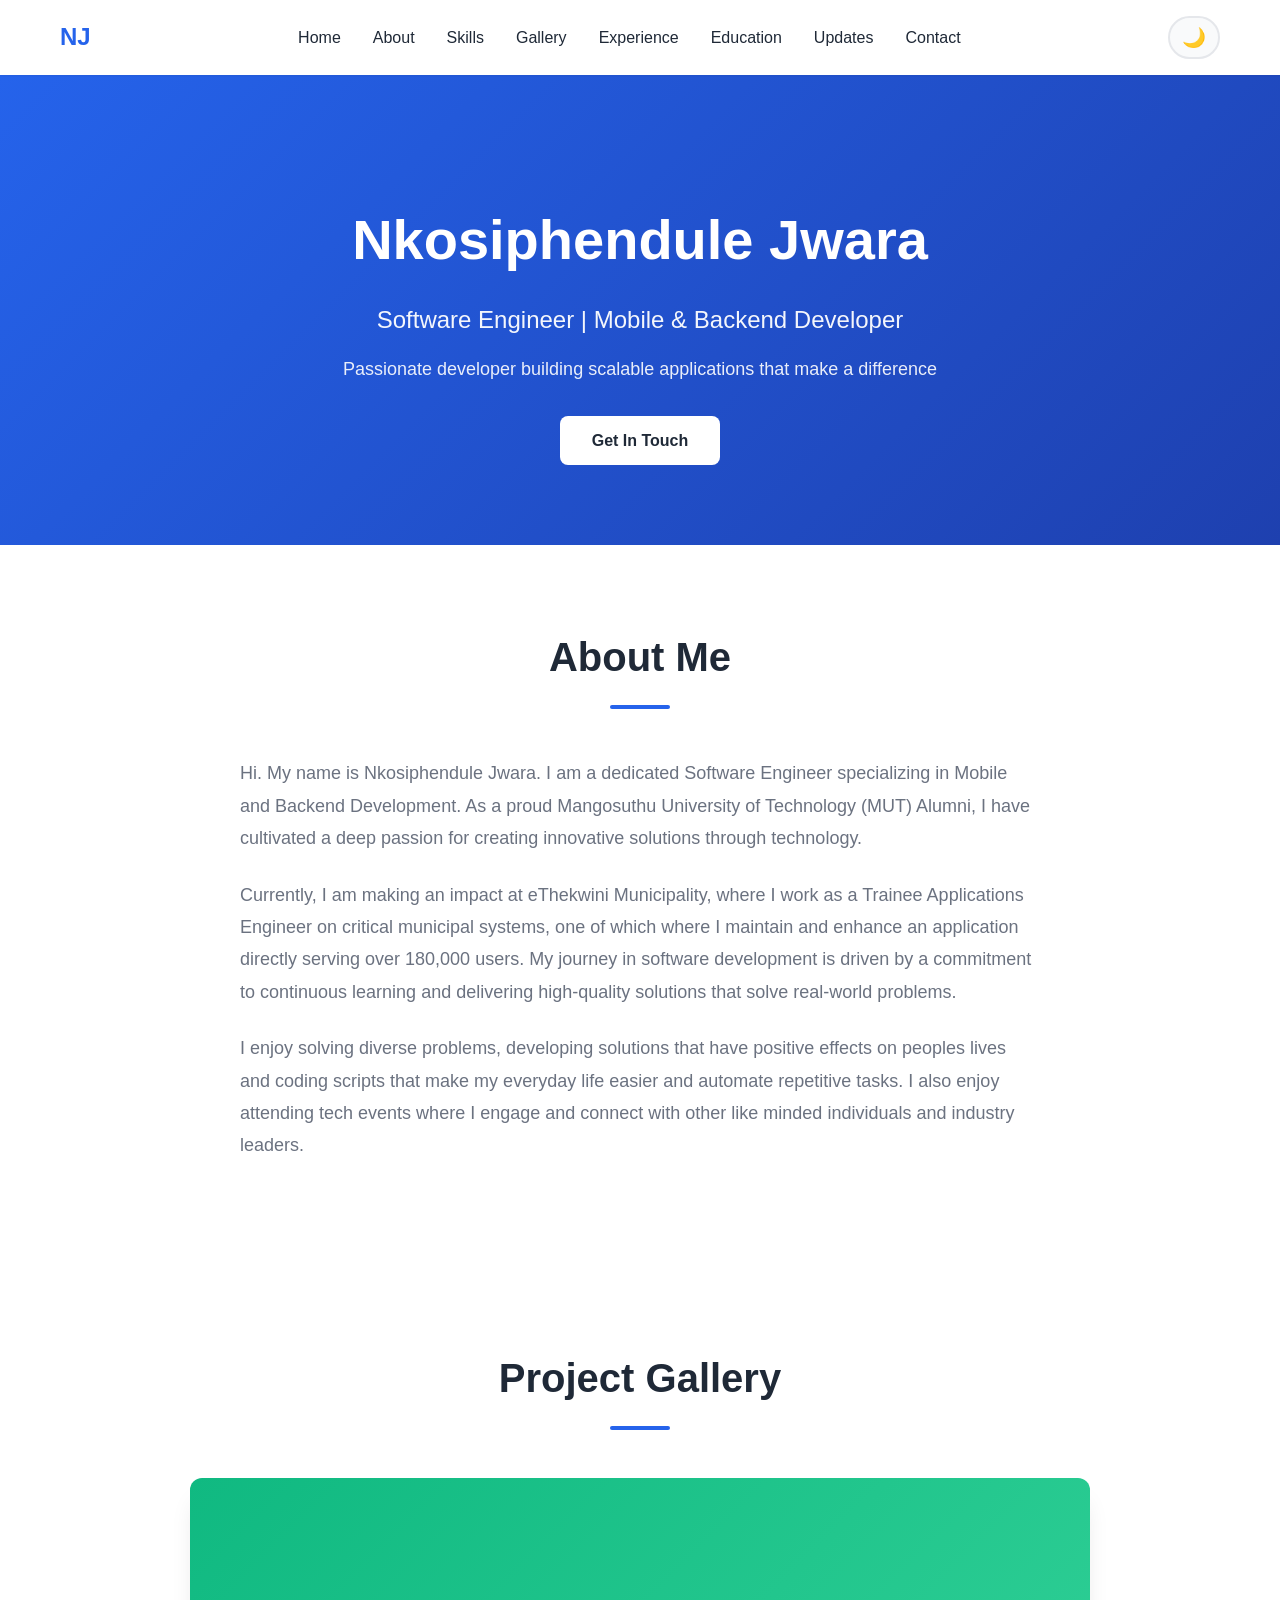
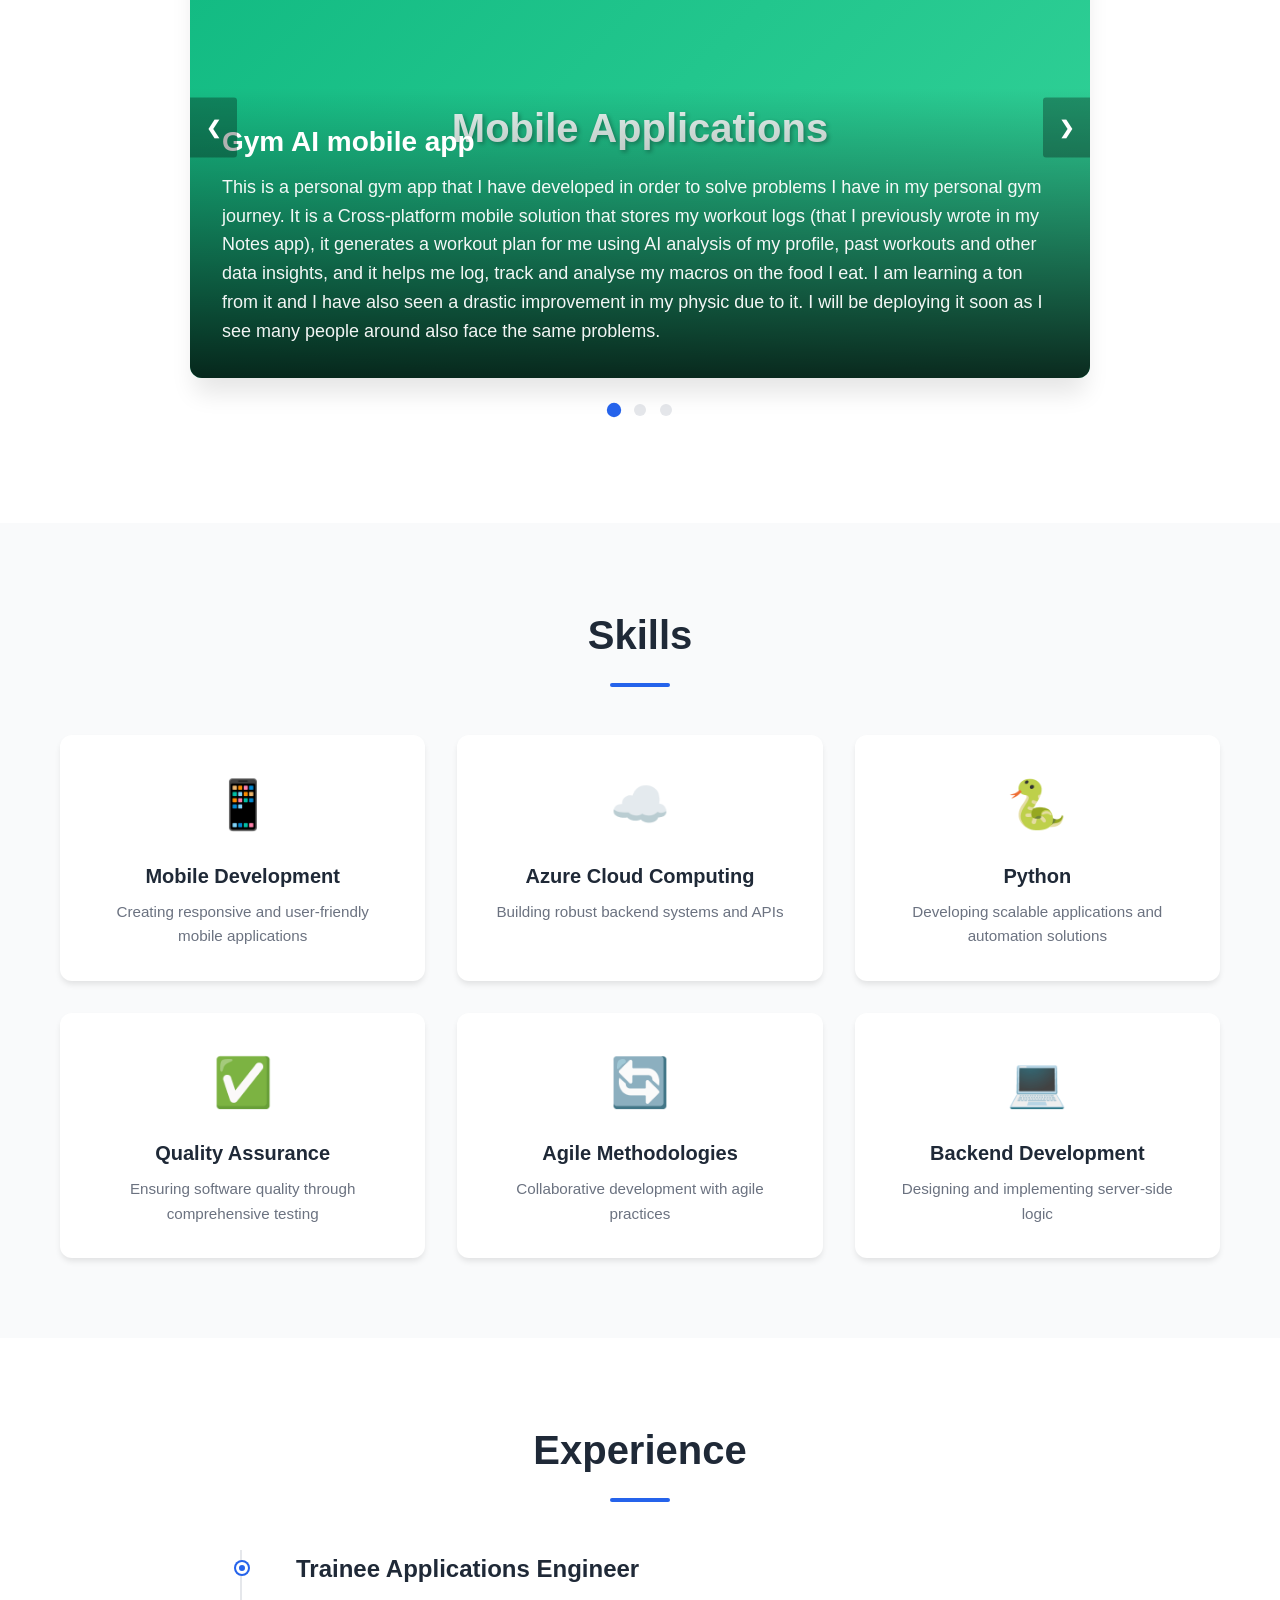
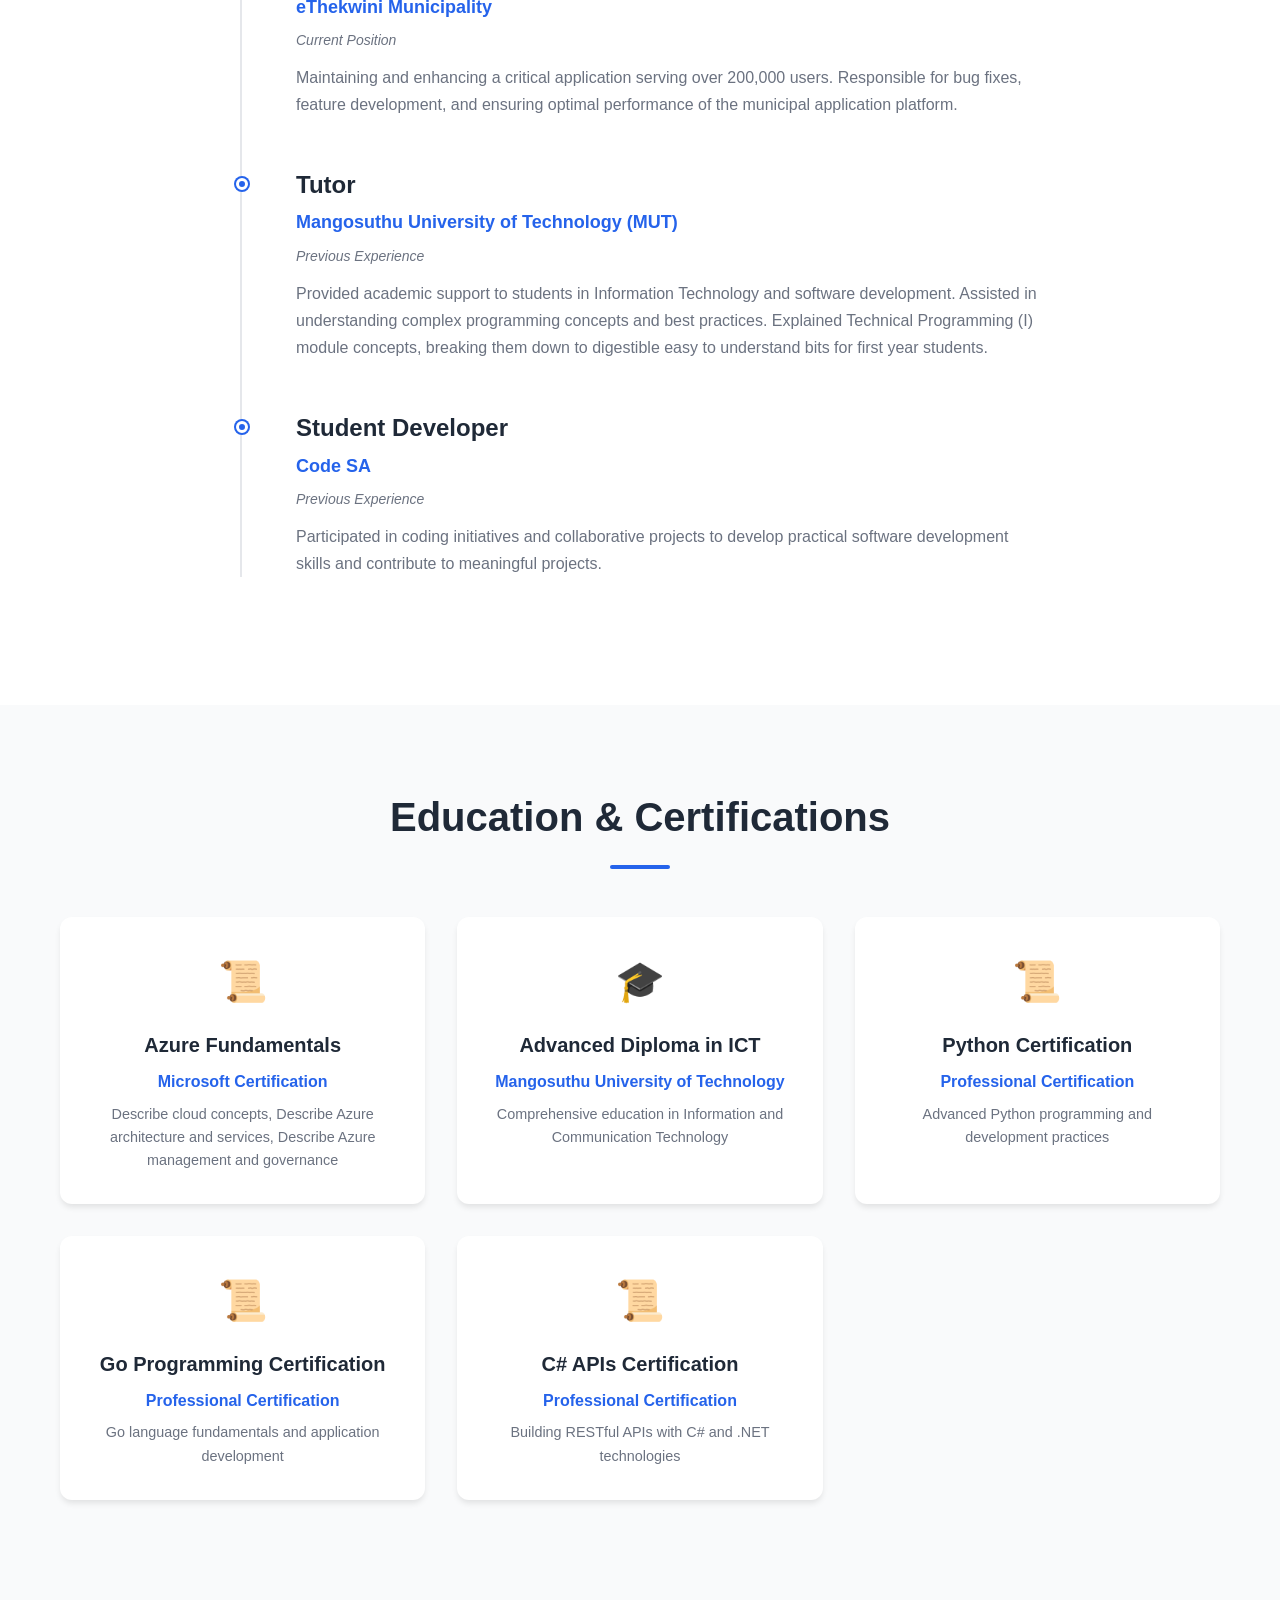
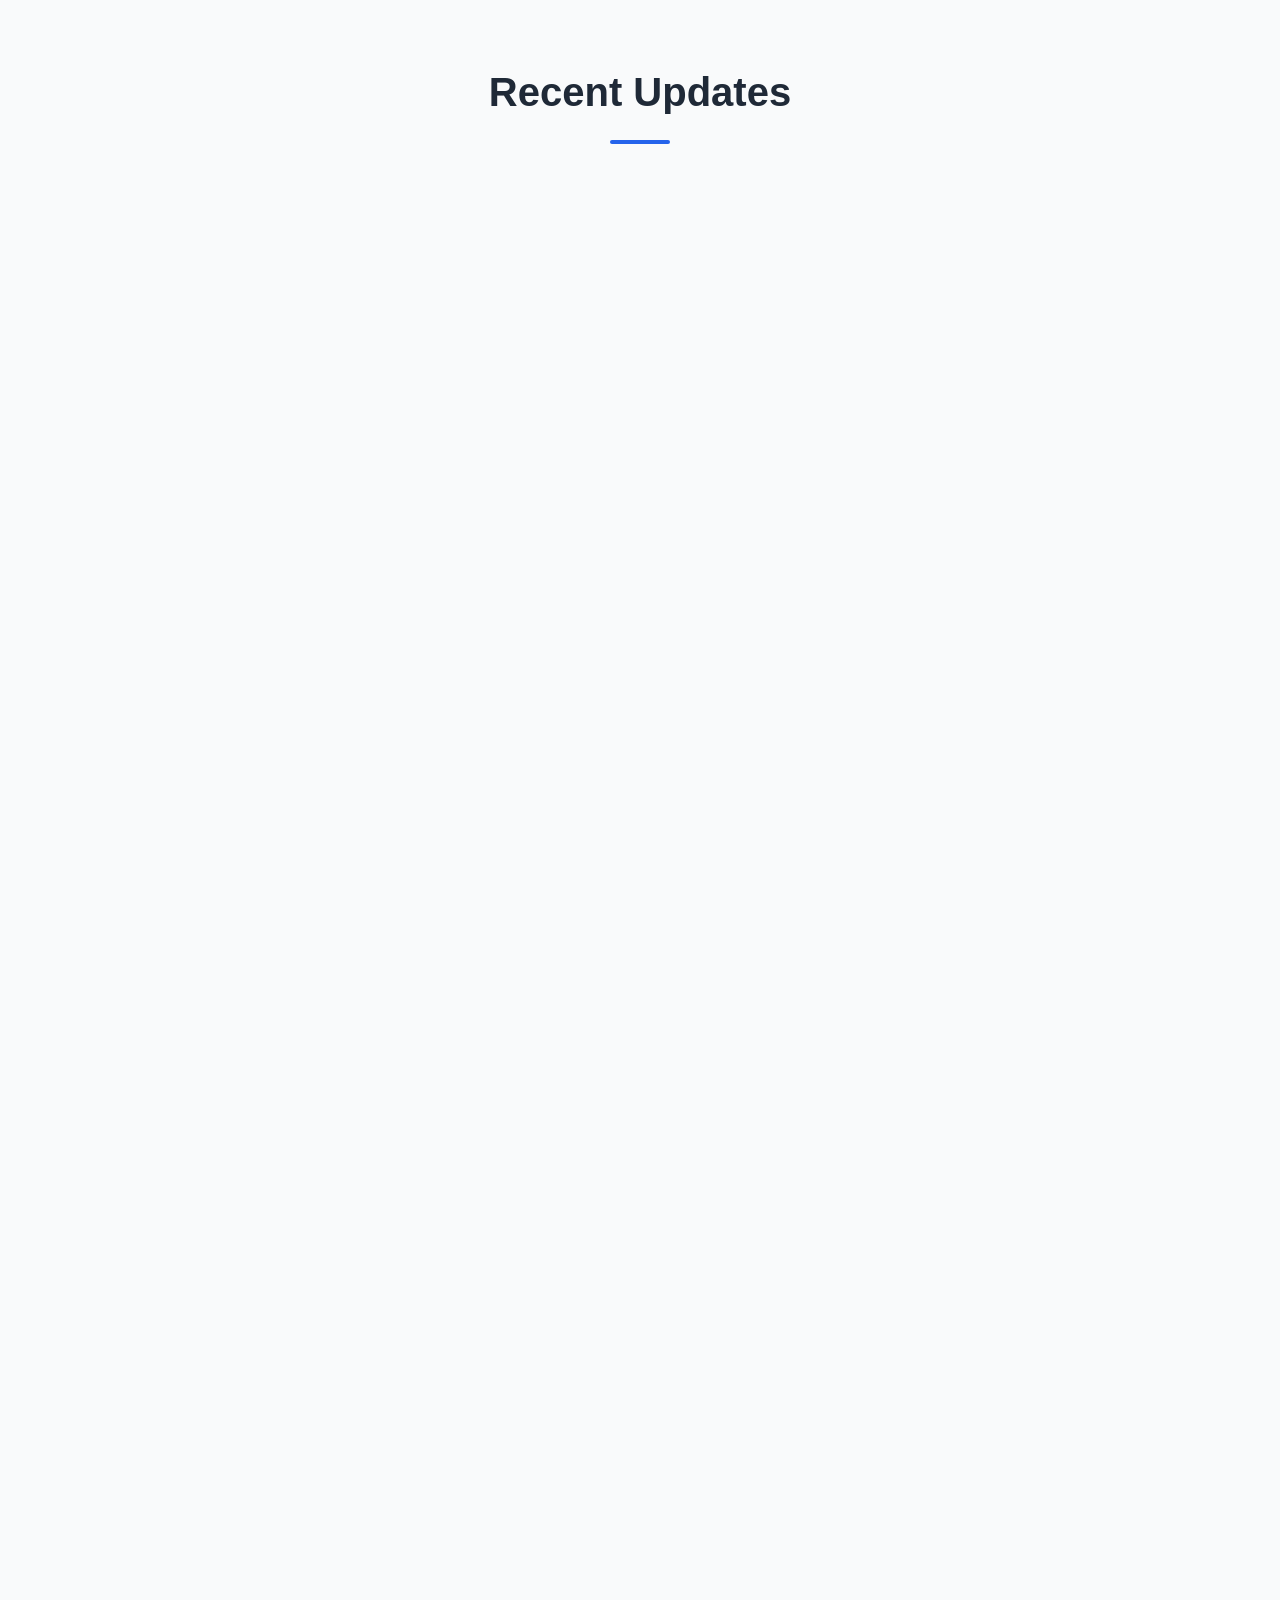
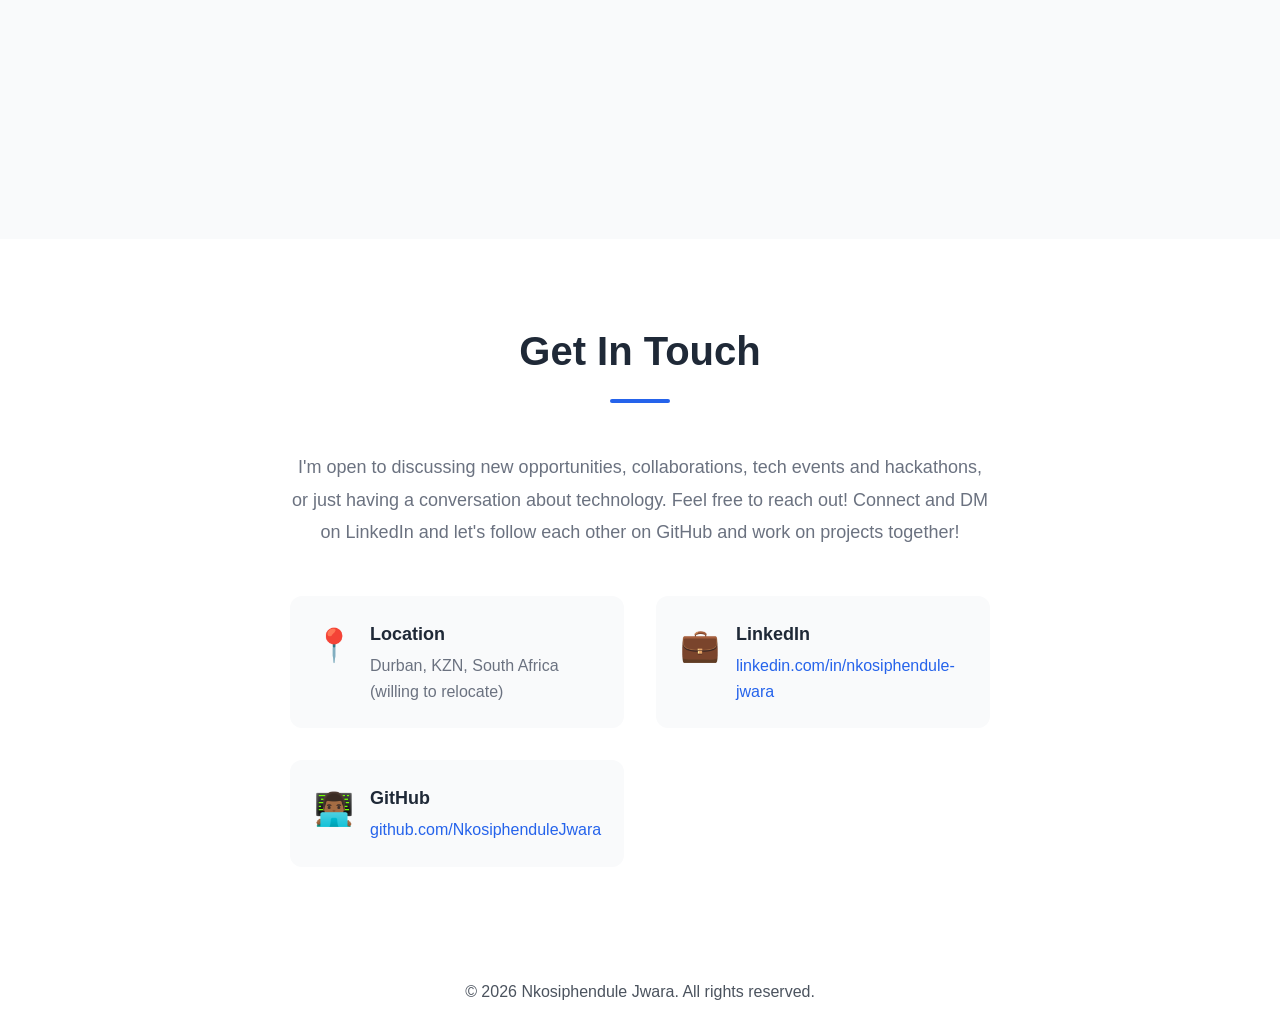
==== commit 6a76a468: "Update slide timing function to toggle auto slide Replaced startAutoSlide with startAutoSlideToggle " ====
--- a/index.html
+++ b/index.html
@@ -89,12 +89,14 @@
                             <span class="placeholder-text">Mobile Applications</span>
                         </div>
                         <div class="slide-caption">
-                            <h3>Gym AI</h3>
+                            <h3>Gym AI mobile app</h3>
                             <p>
                                 This is a personal gym app that I have developed in order to solve problems I have in my personal gym journey.
                                 It is a Cross-platform mobile solution that stores my workout logs (that I previously wrote in my Notes app),
                                 it generates a workout plan for me using AI analysis of my profile, past workouts and other data insights, and 
-                                it helps me log, track and analyse my macros on the food I eat. I have seen a drastic improvement in my physic due to it.
+                                it helps me log, track and analyse my macros on the food I eat. I am learning a ton from it and I have also 
+                                seen a drastic improvement in my physic due to it. I will be deploying it soon as I see many people around 
+                                also face the same problems.
                             </p>
                         </div>
                     </div>
@@ -198,11 +200,11 @@
                 <div class="timeline-item">
                     <div class="timeline-marker"></div>
                     <div class="timeline-content">
-                        <h3>Trainee App Engineer</h3>
+                        <h3>Trainee Applications Engineer</h3>
                         <h4>eThekwini Municipality</h4>
                         <p class="timeline-period">Current Position</p>
                         <p class="timeline-description">
-                            Maintaining and enhancing a critical application serving over 180,000 users. 
+                            Maintaining and enhancing a critical application serving over 200,000 users. 
                             Responsible for bug fixes, feature development, and ensuring optimal performance 
                             of the municipal application platform.
                         </p>
@@ -391,7 +393,7 @@
             <h2 class="section-title">Get In Touch</h2>
             <div class="contact-content">
                 <p class="contact-intro">
-                    I'm always open to discussing new opportunities, collaborations, tech events and hackathons, or just having 
+                    I'm open to discussing new opportunities, collaborations, tech events and hackathons, or just having 
                     a conversation about technology. Feel free to reach out! Connect and DM on LinkedIn 
                     and let's follow each other on GitHub and work on projects together!
                 </p>
@@ -400,7 +402,7 @@
                         <div class="contact-icon">📍</div>
                         <div>
                             <h3>Location</h3>
-                            <p>Durban, South Africa (willing to relocate)</p>
+                            <p>Durban, KZN, South Africa (willing to relocate)</p>
                         </div>
                     </div>
                     <div class="contact-item">
@@ -502,7 +504,7 @@
         document.querySelector('.prev').addEventListener('click', () => {
             clearTimeout(slideTimer);
             showSlide(slideIndex += -1);
-            startAutoSlide();
+            startAutoSlideToggle();
         });
 
         document.querySelector('.next').addEventListener('click', () => {
@@ -550,6 +552,14 @@
                 startAutoSlide();
             }, 5000); // Change slide every 5 seconds
         }
+
+        function startAutoSlideToggle() {
+            slideTimer = setTimeout(() => {
+                slideIndex++;
+                showSlide(slideIndex);
+                startAutoSlide();
+            }, 15000); // Change slide every 15 seconds
+        }
     </script>
 </body>
 </html>
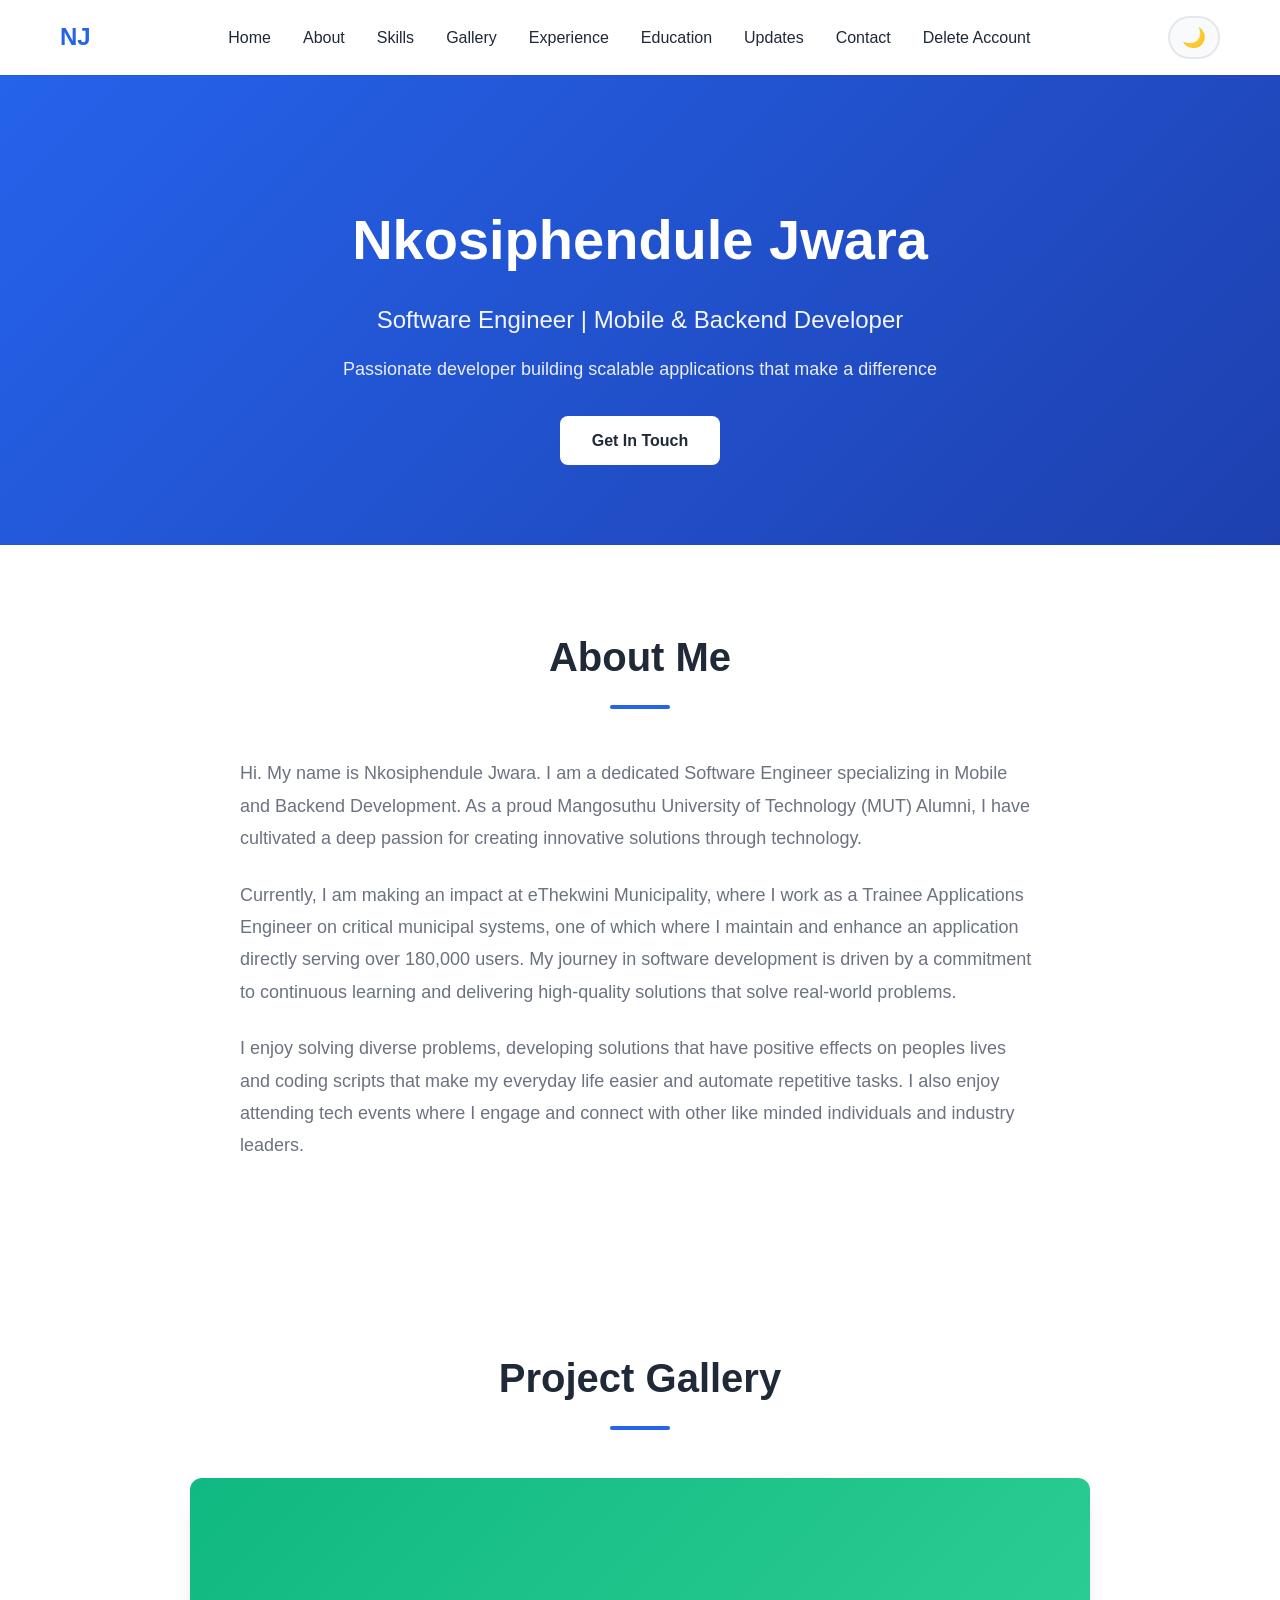
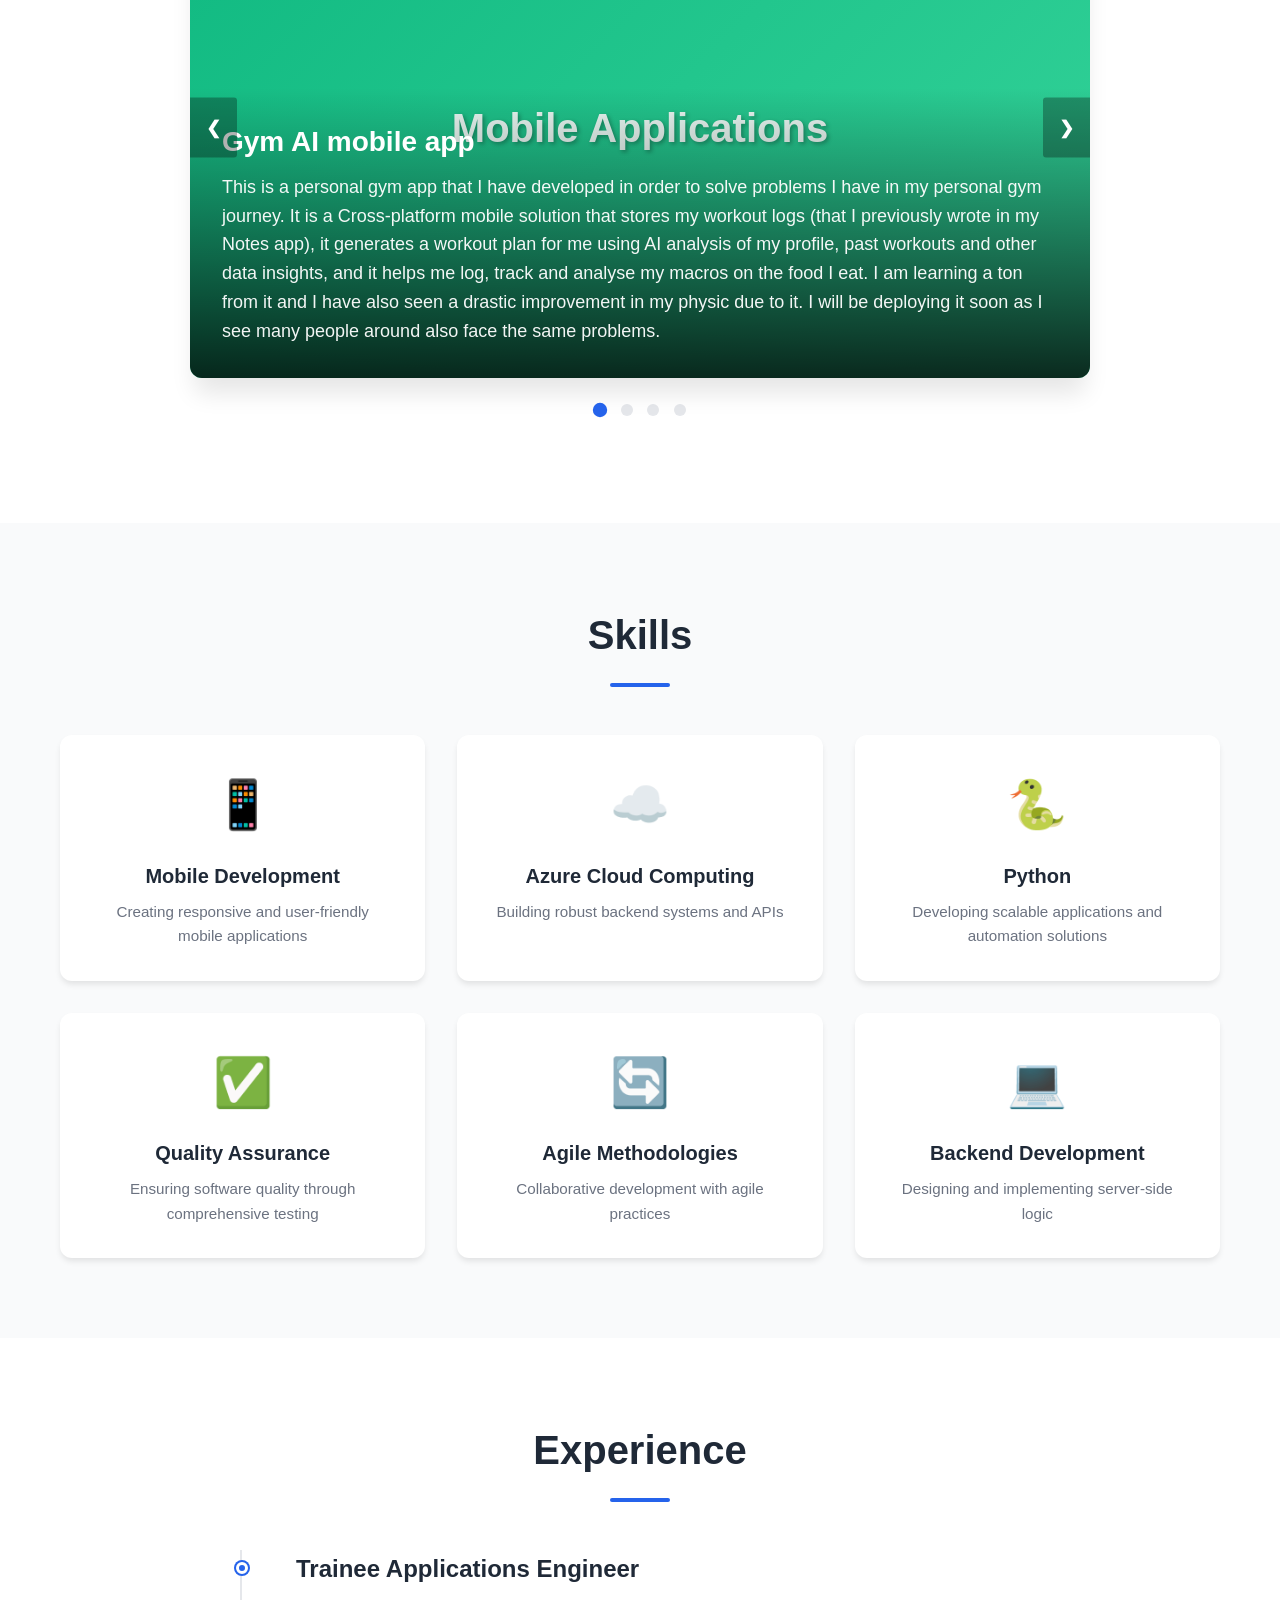
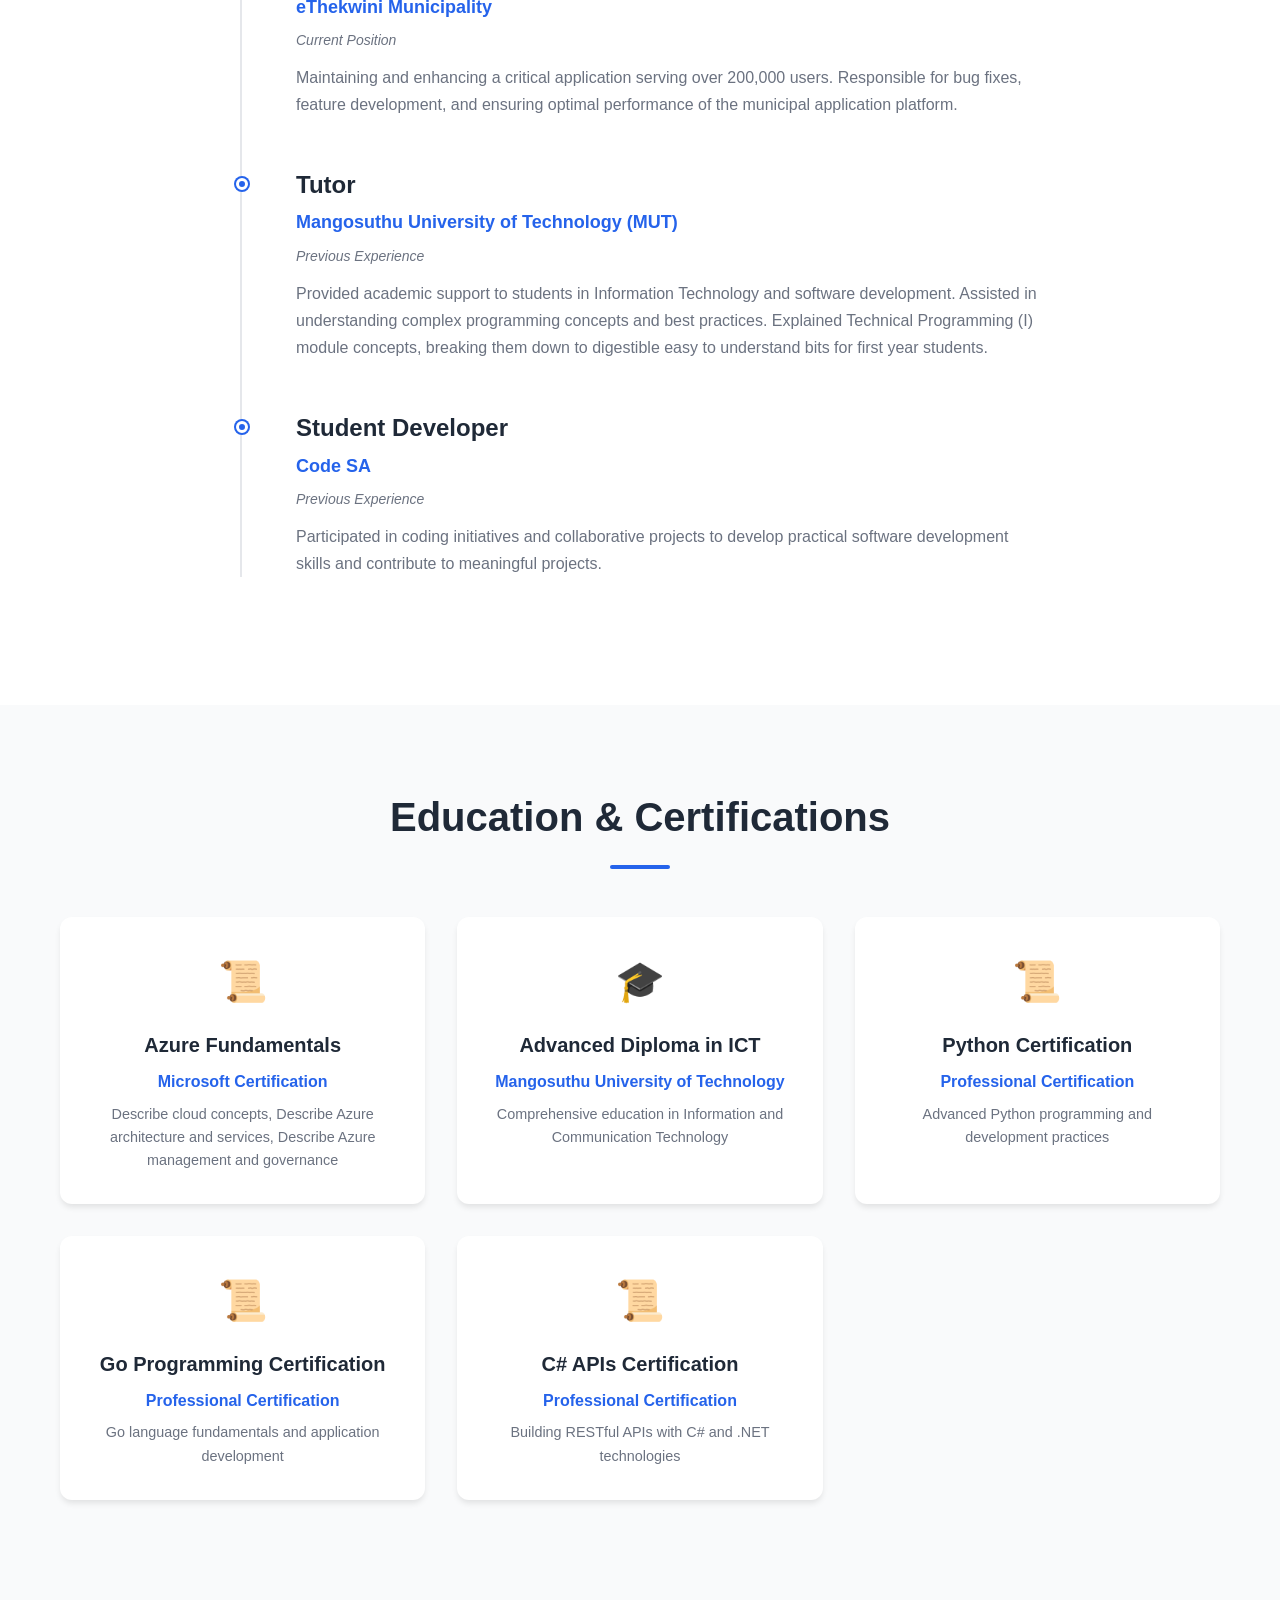
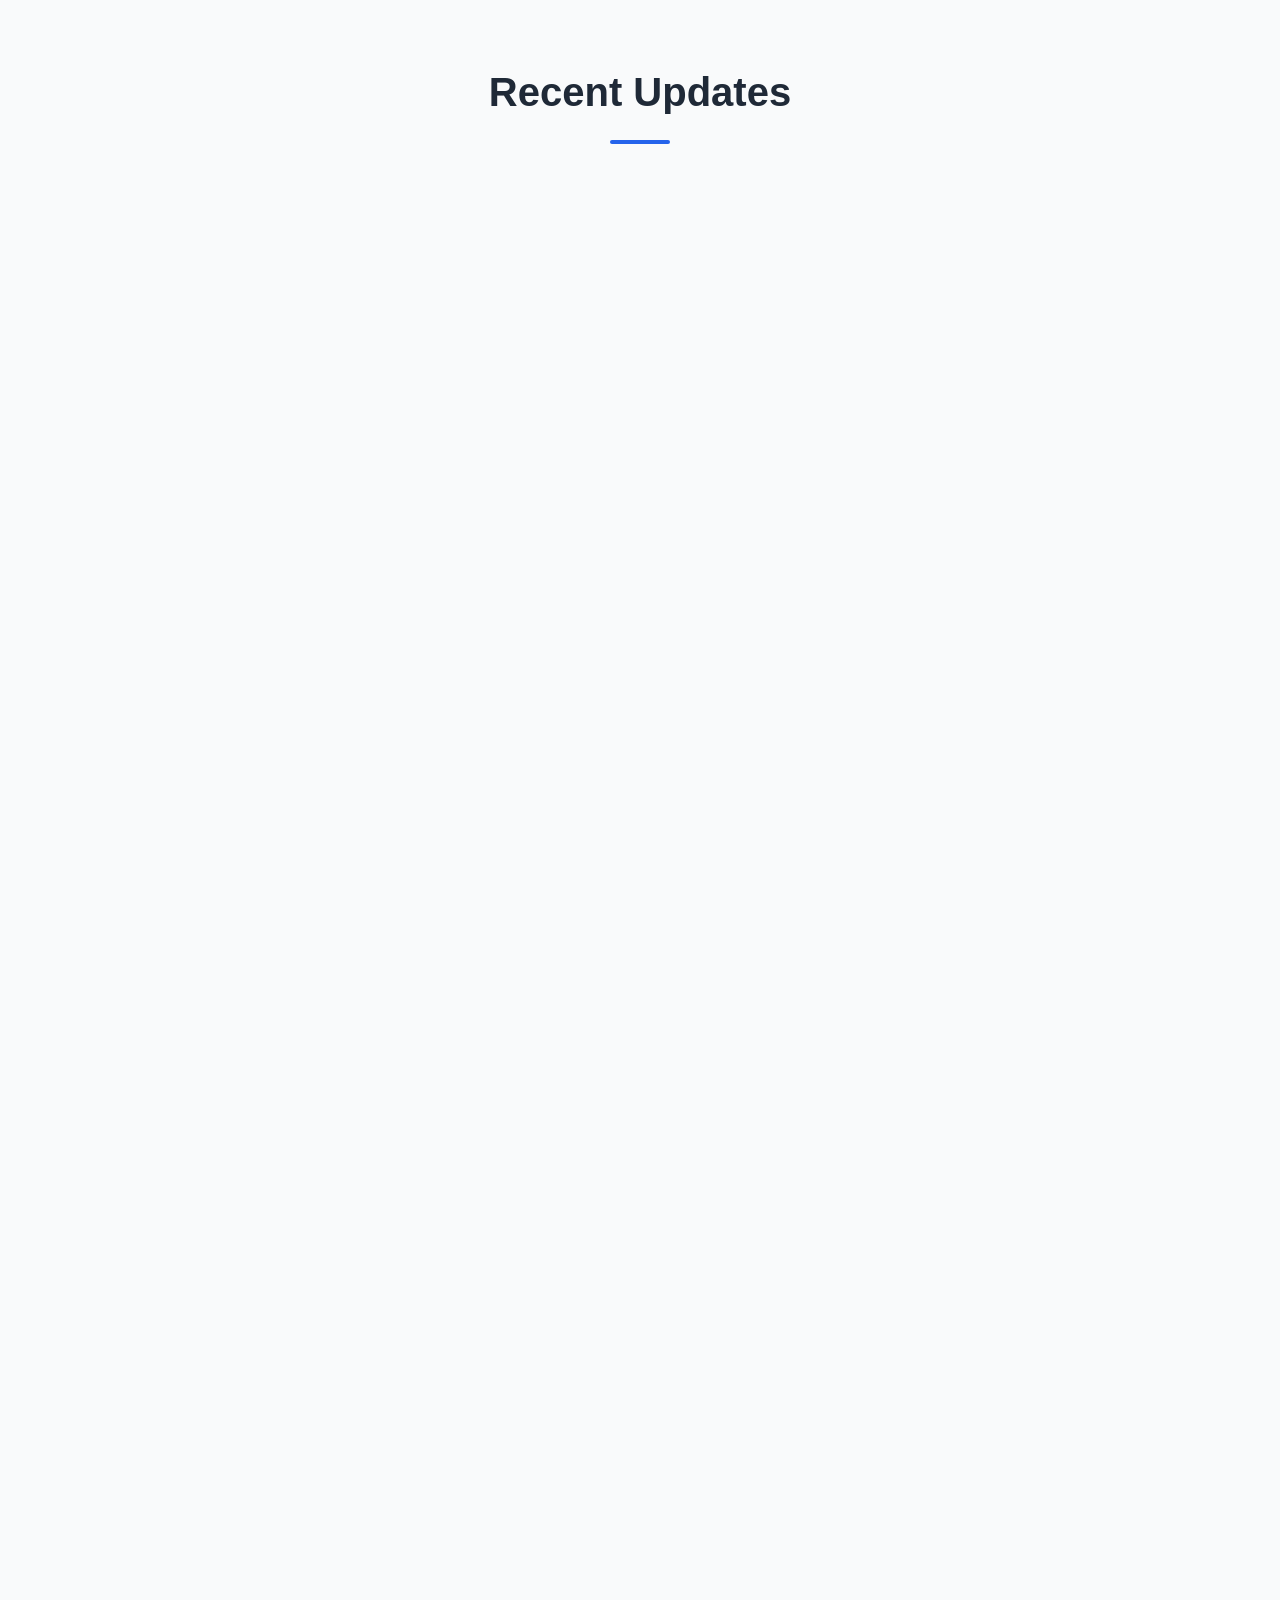
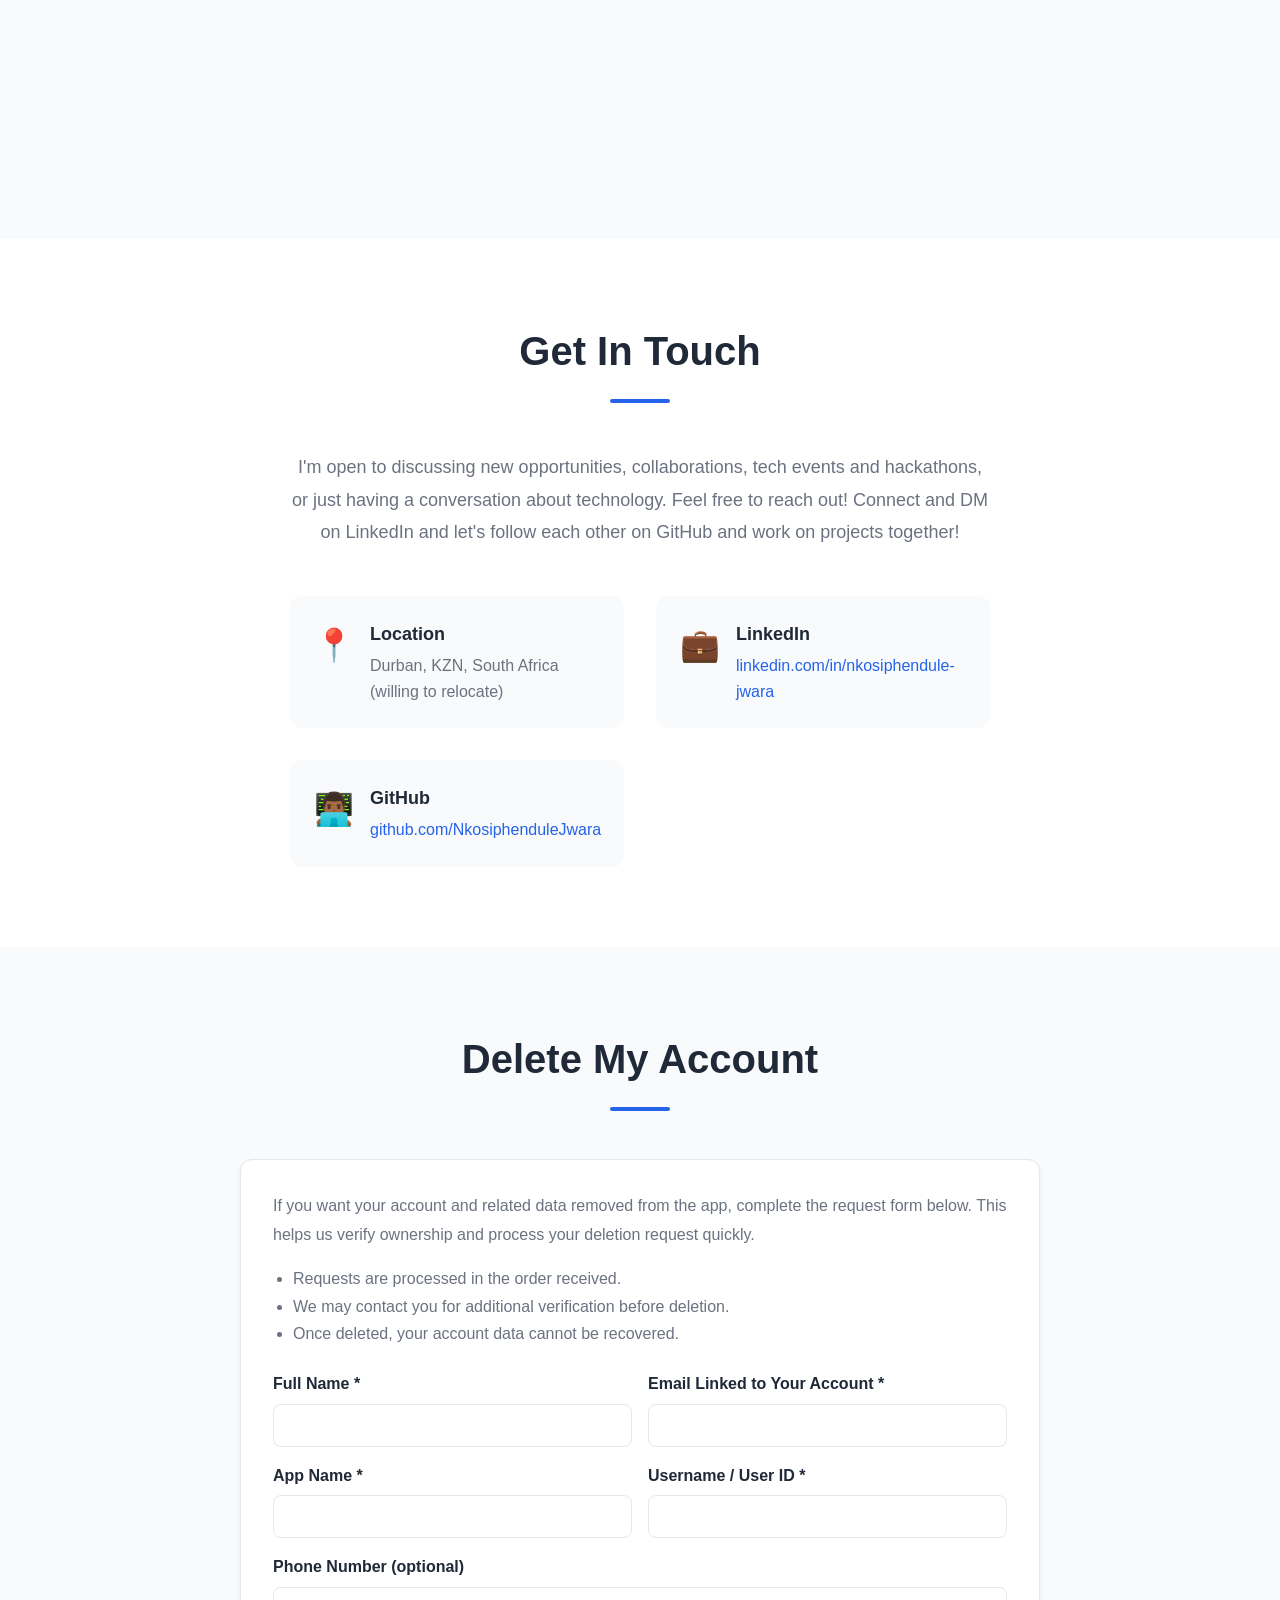
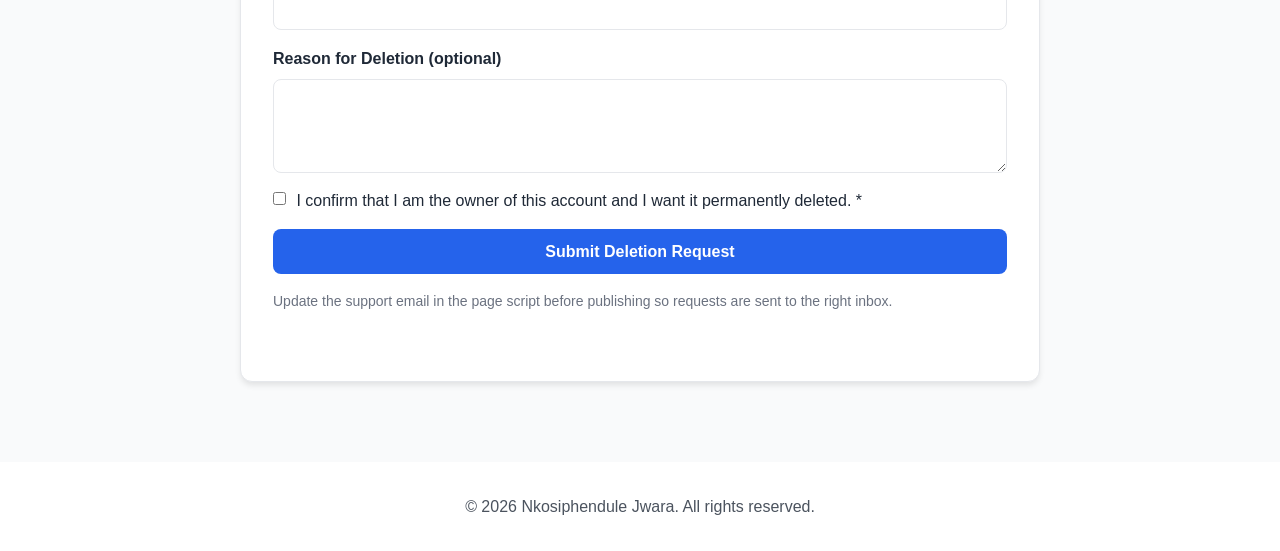
==== commit 4deeec47: "Apply remaining changes" ====
--- a/index.html
+++ b/index.html
@@ -34,6 +34,7 @@
                 <li><a href="#education">Education</a></li>
                 <li><a href="#updates">Updates</a></li>
                 <li><a href="#contact">Contact</a></li>
+                <li><a href="#delete-account">Delete Account</a></li>
             </ul>
             <button class="dark-mode-toggle" id="darkModeToggle" aria-label="Toggle dark mode">
                 <span id="themeIcon">🌙</span>
@@ -101,6 +102,46 @@
                         </div>
                     </div>
                 </div>
+                <div class="slide fade">
+                    <div class="slide-content">
+                        <div class="placeholder-img" style="background: linear-gradient(135deg, #10b981 0%, #34d399 100%);">
+                            <span class="placeholder-text">Server Applications</span>
+                        </div>
+                        <div class="slide-caption">
+                            <h3>GV 2026 Letters Processing Server Application System</h3>
+                            <p>
+                                This is an internal eThekwini Municipality IMU Applications and Projects Server Desktop Application system I developed.
+                                We were given a task as Trainees to assist in manually processing approximately six hundred thousand (600, 000) GV 2026 Notice
+                                Letters in a very short space of time due to the mounting pressure of the deadline the Real Estate Revenue department was 
+                                facing to email the letters to customers and businesses that have properties. Each person in our team could only process about 
+                                5,000 letters each day, invloving a manual process of mail merging in Microsoft Word, Cutting letters using a third party 
+                                application, and renaming the letters before emailing them. The whole manual process took an entire working day and could 
+                                not be possibly be finished in time for customers and businesses to have a period of time to review and raise 
+                                enquiries (if any). Our laptops were very weak to the task. Our manual process was very inefficient because of all the 
+                                manual steps involved in taking each batch of 5,000 letters through each individual manual step. From a spreadsheet, into a mail
+                                merged Word document, into the final individual PDF document that is renamed uniquely for each customer.
+
+                                I created a system out of pure necessity. We were quite plainly never going to meet the deadline. Our laptops were crashing due
+                                to us asking too much from them by processing too many letters at a time, some times the letters would be corrupted in some way 
+                                due to third party software processing, and the process was quite exhaustive due to having to sample check each batch to ensure 
+                                correctness of output.
+
+                                Instead of 3 manual processes, I created a Server Desktop Application to process the letters autonomously, use multi-threading 
+                                to process them simulataneously, estimate how long it will take and worked with a senior Application Engineer to request Virtual 
+                                Machine accesss to an available server, setup the application and run it at full scale. Instead of the 5,000 letters we were limitted 
+                                to, this Server Desktop Application could process in batches of up to 100,000 and complete it overnight while we were sleeping!
+
+                                Then we came back the next day, see all the cleanly processed accurate letters, send them to the email server and have them emailed 
+                                to all customers. Instead of this process potentially breaching the deadline over a month, we were able to process the letters in a 
+                                matter of days. I them built even more features of grouping the letters into folders, creating a GUI with TkInter using Python, and 
+                                adding robust error handling to ensure each batch is processed cleanly, to log every single use into a temporary log text file in the
+                                temp Windows folder and to gracefully handle duplicates or unexpected data.
+
+                                I am truly proud of it. I learned a lot from what involves creating an internal application including creating a User Manual.
+                            </p>
+                        </div>
+                    </div>
+                </div>
                 <!--
                 <div class="slide fade">
                     <div class="slide-content">
@@ -142,7 +183,7 @@
                 <span class="dot" data-slide="1"></span>
                 <span class="dot" data-slide="2"></span>
                 <span class="dot" data-slide="3"></span>
-                <!--<span class="dot" data-slide="4"></span>-->
+                <span class="dot" data-slide="4"></span>
             </div>
         </div>
     </section>
@@ -421,6 +462,62 @@
                         </div>
                     </div>
                 </div>
+            </div>
+        </div>
+    </section>
+
+    <!-- Delete Account Section -->
+    <section id="delete-account" class="account-deletion">
+        <div class="container">
+            <h2 class="section-title">Delete My Account</h2>
+            <div class="account-deletion-content">
+                <p class="account-deletion-intro">
+                    If you want your account and related data removed from the app, complete the request form below.
+                    This helps us verify ownership and process your deletion request quickly.
+                </p>
+                <ul class="account-deletion-list">
+                    <li>Requests are processed in the order received.</li>
+                    <li>We may contact you for additional verification before deletion.</li>
+                    <li>Once deleted, your account data cannot be recovered.</li>
+                </ul>
+
+                <form id="deleteAccountForm" class="delete-account-form">
+                    <div class="form-grid">
+                        <div class="form-group">
+                            <label for="fullName">Full Name *</label>
+                            <input type="text" id="fullName" name="fullName" required>
+                        </div>
+                        <div class="form-group">
+                            <label for="accountEmail">Email Linked to Your Account *</label>
+                            <input type="email" id="accountEmail" name="accountEmail" required>
+                        </div>
+                        <div class="form-group">
+                            <label for="appName">App Name *</label>
+                            <input type="text" id="appName" name="appName" required>
+                        </div>
+                        <div class="form-group">
+                            <label for="username">Username / User ID *</label>
+                            <input type="text" id="username" name="username" required>
+                        </div>
+                    </div>
+                    <div class="form-group">
+                        <label for="phoneNumber">Phone Number (optional)</label>
+                        <input type="tel" id="phoneNumber" name="phoneNumber">
+                    </div>
+                    <div class="form-group">
+                        <label for="deletionReason">Reason for Deletion (optional)</label>
+                        <textarea id="deletionReason" name="deletionReason" rows="4"></textarea>
+                    </div>
+                    <label class="checkbox-group">
+                        <input type="checkbox" id="confirmOwnership" name="confirmOwnership" required>
+                        <span>I confirm that I am the owner of this account and I want it permanently deleted. *</span>
+                    </label>
+                    <button type="submit" class="delete-account-btn">Submit Deletion Request</button>
+                    <p class="account-deletion-note">
+                        Update the support email in the page script before publishing so requests are sent to the right inbox.
+                    </p>
+                    <p id="deleteAccountStatus" class="account-deletion-status" aria-live="polite"></p>
+                </form>
             </div>
         </div>
     </section>
@@ -560,6 +657,42 @@
                 startAutoSlide();
             }, 15000); // Change slide every 15 seconds
         }
+
+        // Delete account request form
+        const deleteAccountForm = document.getElementById('deleteAccountForm');
+        const deleteAccountStatus = document.getElementById('deleteAccountStatus');
+        const accountDeletionSupportEmail = 'support@yourapp.com';
+
+        if (deleteAccountForm && deleteAccountStatus) {
+            deleteAccountForm.addEventListener('submit', (event) => {
+                event.preventDefault();
+
+                const formData = new FormData(deleteAccountForm);
+                const fullName = formData.get('fullName') || '';
+                const accountEmail = formData.get('accountEmail') || '';
+                const appName = formData.get('appName') || '';
+                const username = formData.get('username') || '';
+                const phoneNumber = formData.get('phoneNumber') || 'Not provided';
+                const deletionReason = formData.get('deletionReason') || 'Not provided';
+                const confirmOwnership = formData.get('confirmOwnership') ? 'Yes' : 'No';
+
+                const subject = encodeURIComponent(`${appName} - Account Deletion Request`);
+                const body = encodeURIComponent(
+`Account Deletion Request
+
+Full Name: ${fullName}
+Email Linked to Account: ${accountEmail}
+App Name: ${appName}
+Username / User ID: ${username}
+Phone Number: ${phoneNumber}
+Reason for Deletion: ${deletionReason}
+Account Ownership Confirmed: ${confirmOwnership}`
+                );
+
+                window.location.href = `mailto:${accountDeletionSupportEmail}?subject=${subject}&body=${body}`;
+                deleteAccountStatus.textContent = 'Your email app should open now so you can send the request.';
+            });
+        }
     </script>
 </body>
 </html>
--- a/styles.css
+++ b/styles.css
@@ -840,6 +840,114 @@
     text-decoration: underline;
 }
 
+/* Delete Account Section */
+.account-deletion {
+    background-color: var(--background-light);
+}
+
+.account-deletion-content {
+    max-width: 800px;
+    margin: 0 auto;
+    background-color: var(--background-white);
+    border: 1px solid var(--border-color);
+    border-radius: 12px;
+    padding: 2rem;
+    box-shadow: var(--shadow-md);
+}
+
+.account-deletion-intro {
+    color: var(--text-light);
+    line-height: 1.8;
+    margin-bottom: 1rem;
+}
+
+.account-deletion-list {
+    margin: 0 0 1.5rem 1.25rem;
+    color: var(--text-light);
+    line-height: 1.7;
+}
+
+.delete-account-form {
+    display: flex;
+    flex-direction: column;
+    gap: 1rem;
+}
+
+.form-grid {
+    display: grid;
+    grid-template-columns: repeat(2, minmax(0, 1fr));
+    gap: 1rem;
+}
+
+.form-group {
+    display: flex;
+    flex-direction: column;
+    gap: 0.45rem;
+}
+
+.form-group label {
+    font-weight: 600;
+    color: var(--text-dark);
+}
+
+.form-group input,
+.form-group textarea {
+    width: 100%;
+    padding: 0.75rem 0.85rem;
+    border: 1px solid var(--border-color);
+    border-radius: 8px;
+    background-color: var(--background-white);
+    color: var(--text-dark);
+    font-family: inherit;
+    font-size: 0.95rem;
+}
+
+.form-group input:focus,
+.form-group textarea:focus {
+    border-color: var(--primary-color);
+    outline: 2px solid rgba(37, 99, 235, 0.2);
+}
+
+.checkbox-group {
+    display: flex;
+    align-items: flex-start;
+    gap: 0.65rem;
+    color: var(--text-dark);
+    line-height: 1.5;
+}
+
+.checkbox-group input {
+    margin-top: 0.2rem;
+}
+
+.delete-account-btn {
+    border: none;
+    border-radius: 8px;
+    background-color: var(--primary-color);
+    color: #ffffff;
+    font-size: 1rem;
+    font-weight: 600;
+    padding: 0.85rem 1rem;
+    cursor: pointer;
+    transition: background-color 0.3s ease, transform 0.2s ease;
+}
+
+.delete-account-btn:hover {
+    background-color: var(--secondary-color);
+    transform: translateY(-1px);
+}
+
+.account-deletion-note {
+    font-size: 0.875rem;
+    color: var(--text-light);
+}
+
+.account-deletion-status {
+    font-weight: 600;
+    color: var(--success-color);
+    min-height: 1.25rem;
+}
+
 /* Footer */
 .footer {
     /* background-color: var(--text-dark); */
@@ -982,6 +1090,14 @@
         width: 20px;
         height: 20px;
     }
+
+    .account-deletion-content {
+        padding: 1.5rem;
+    }
+
+    .form-grid {
+        grid-template-columns: 1fr;
+    }
 }
 
 @media (max-width: 480px) {
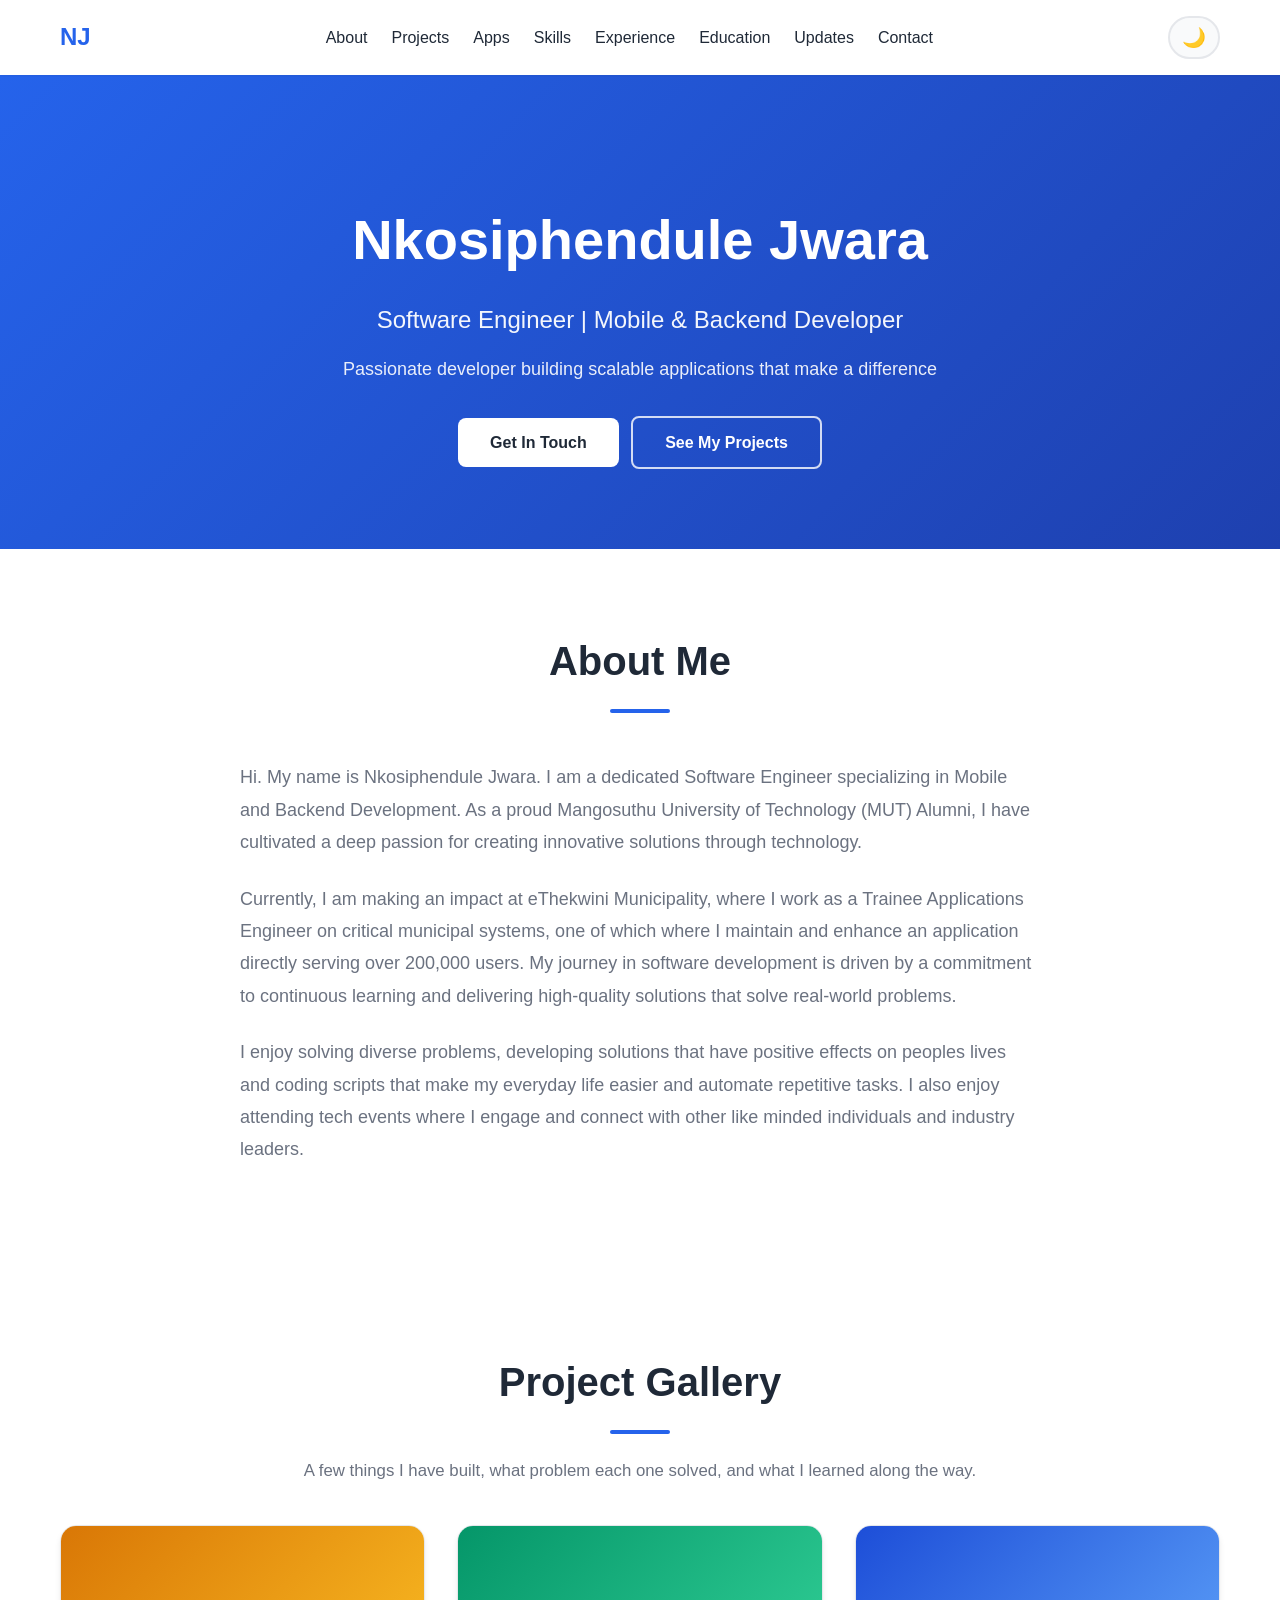
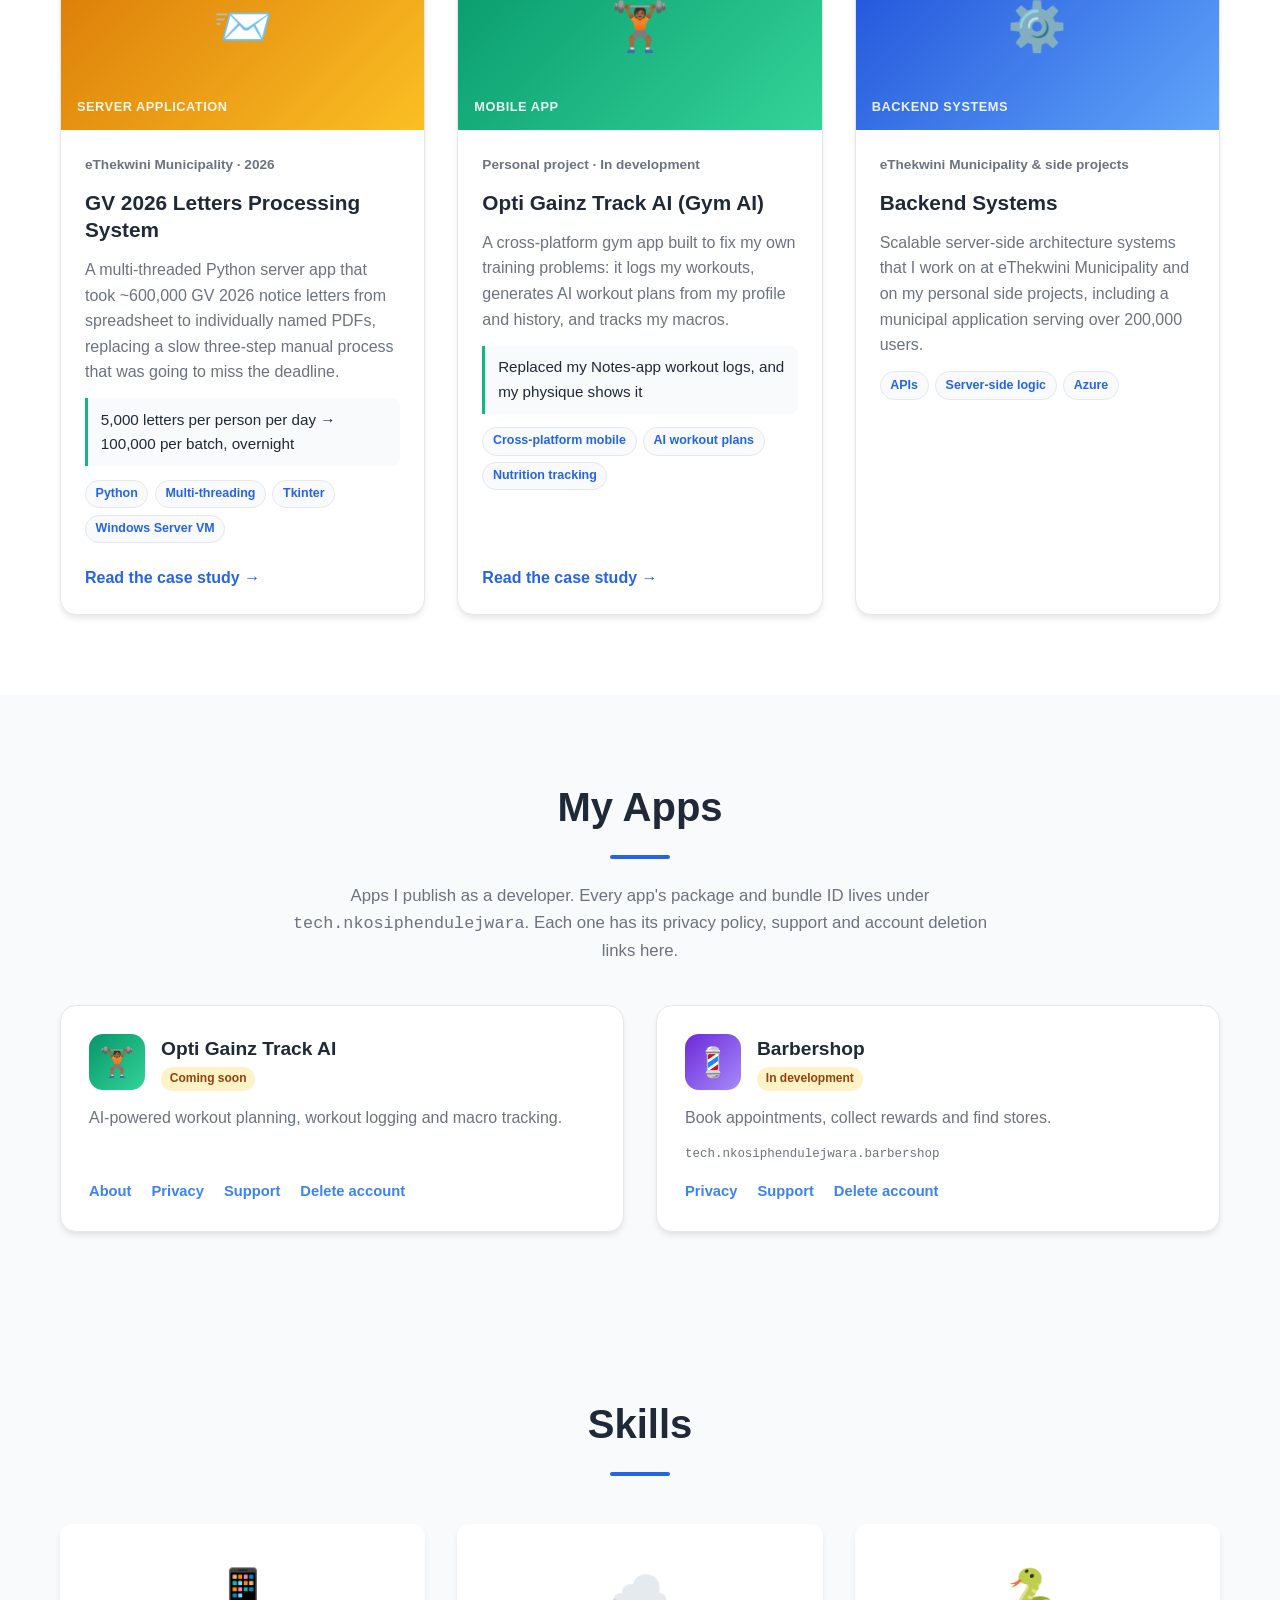
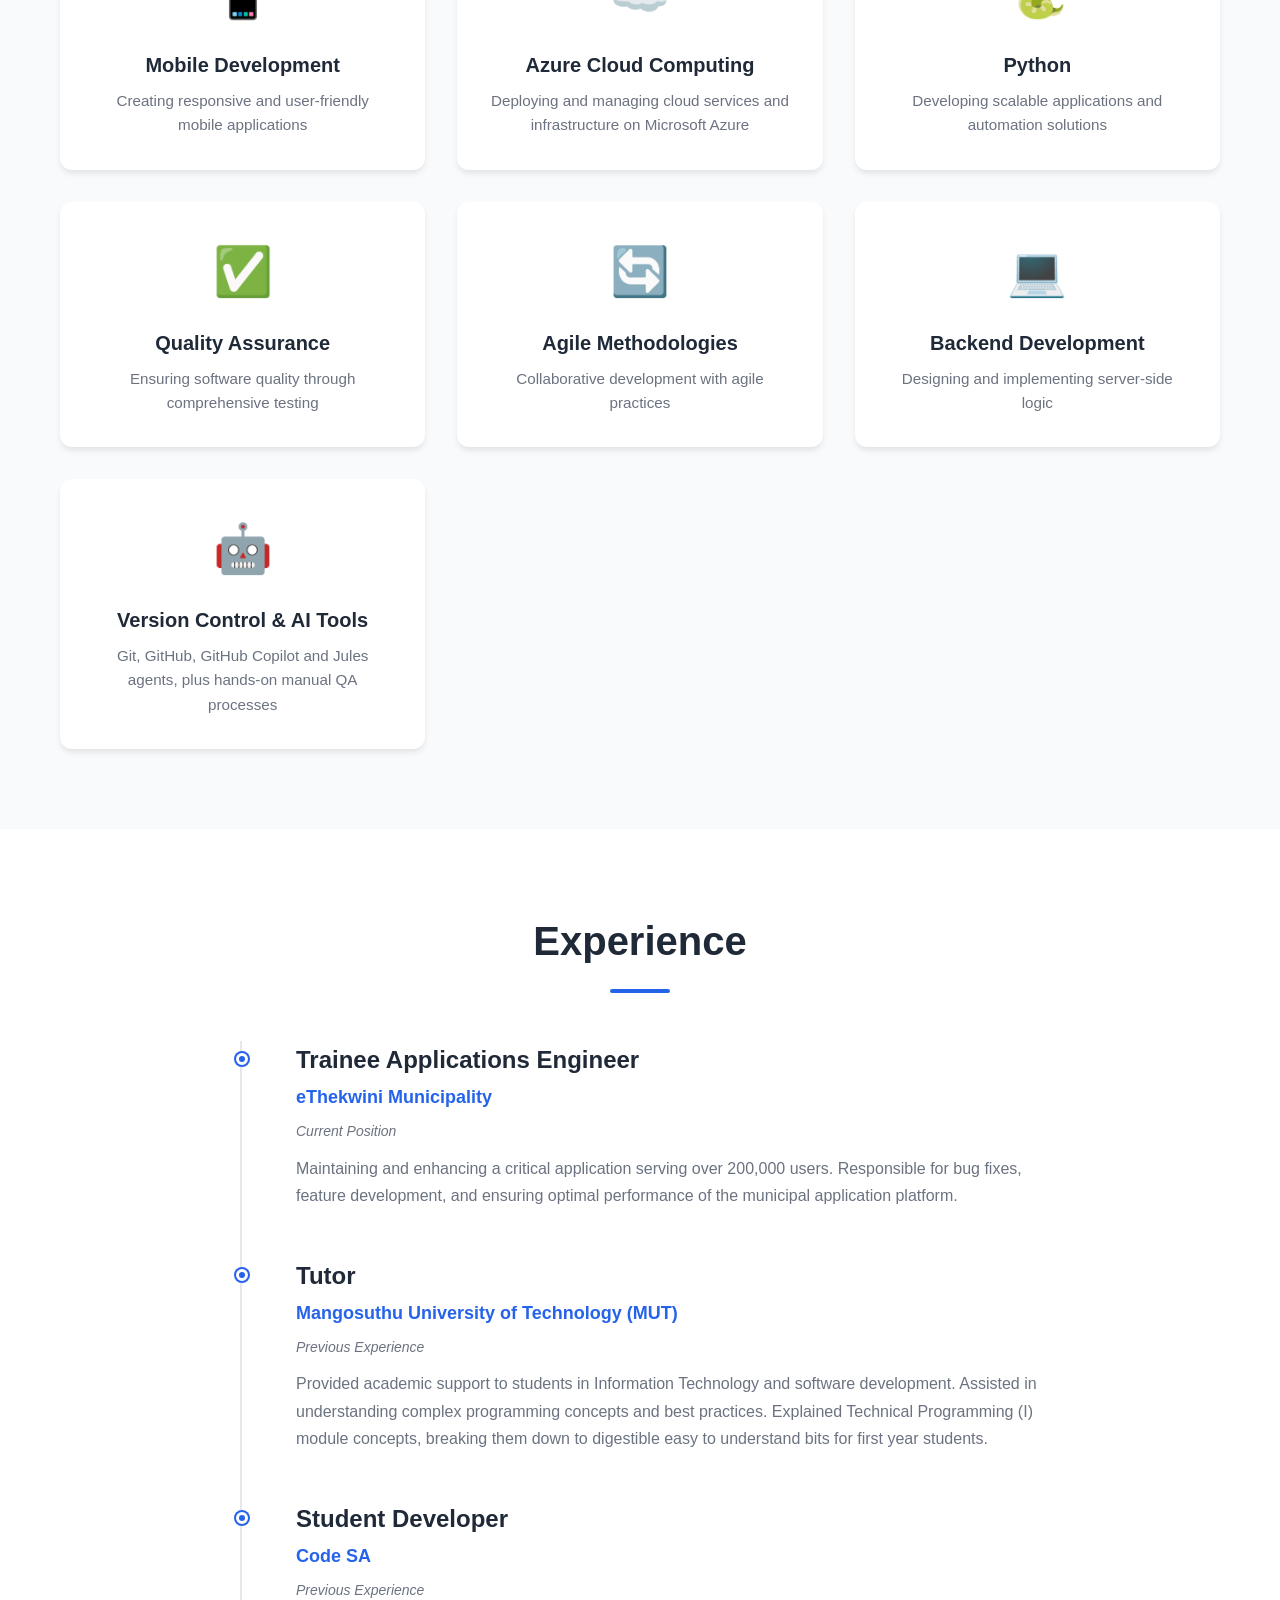
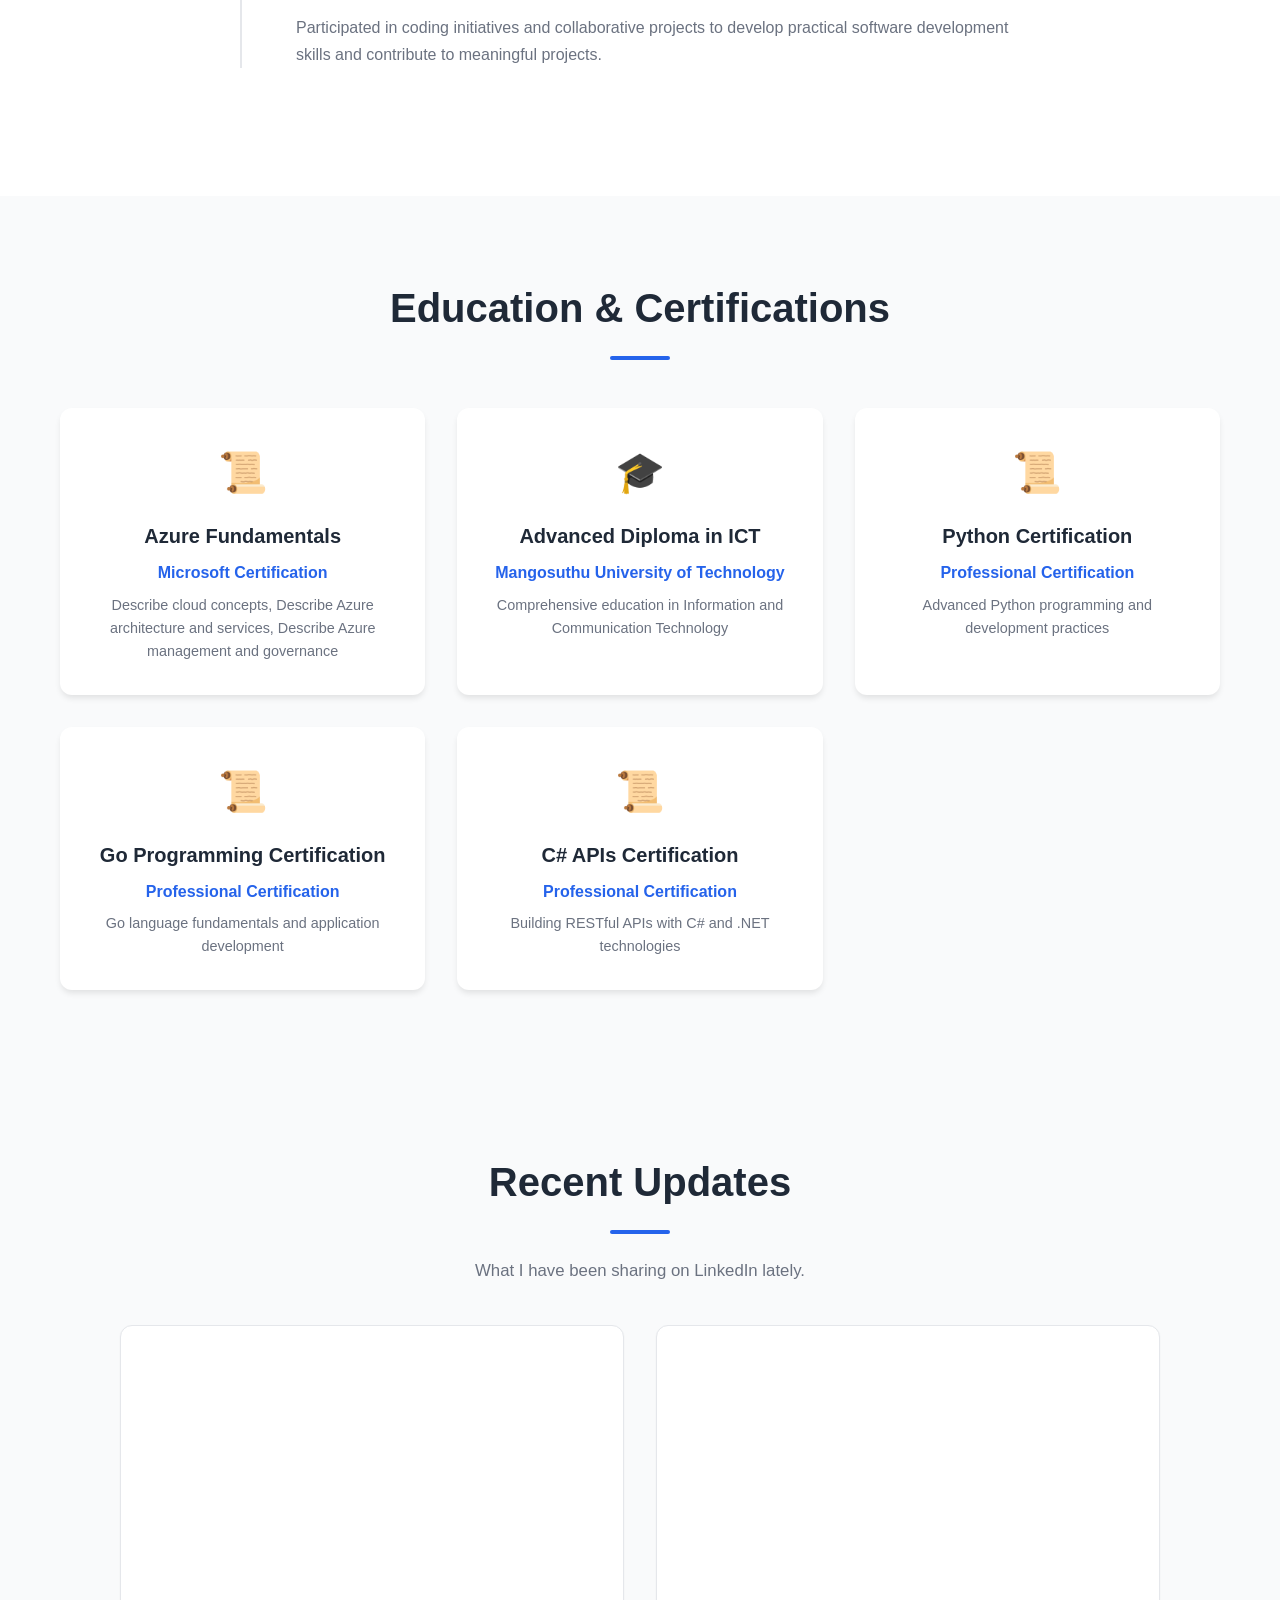
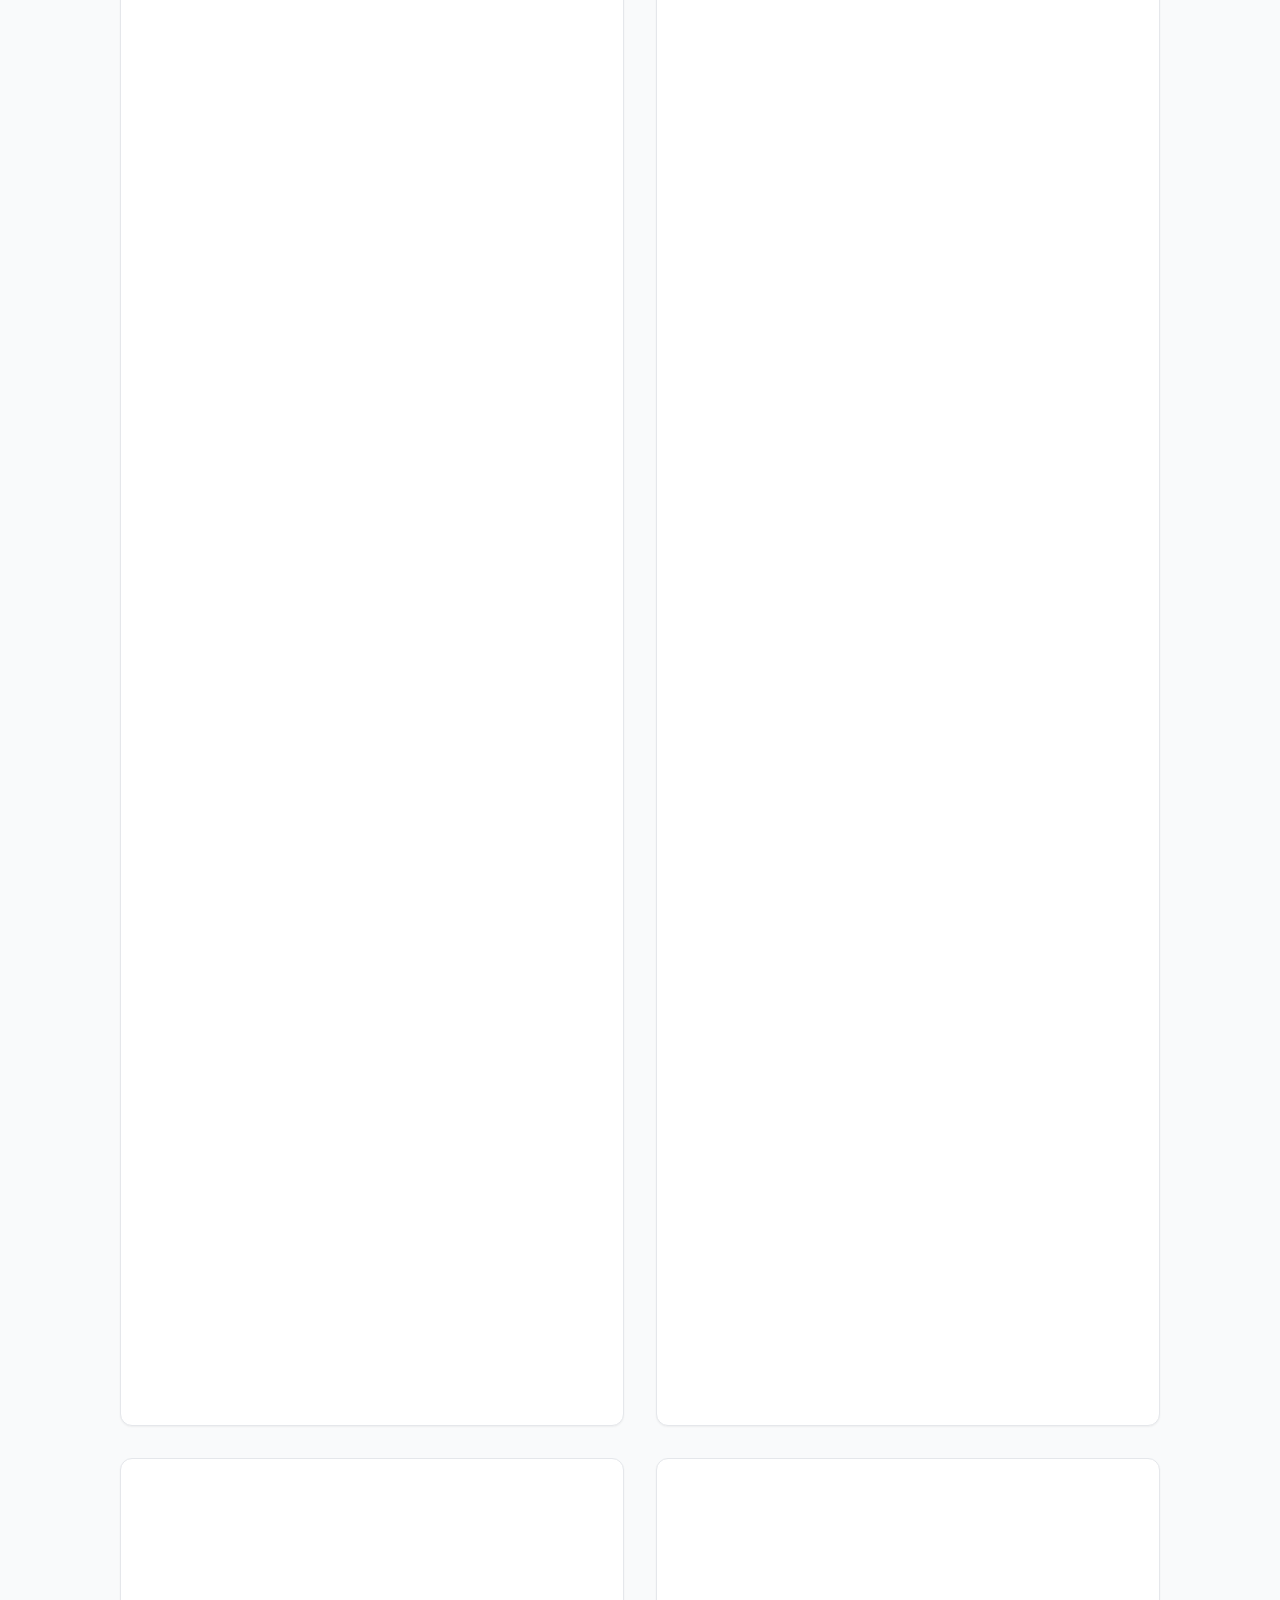
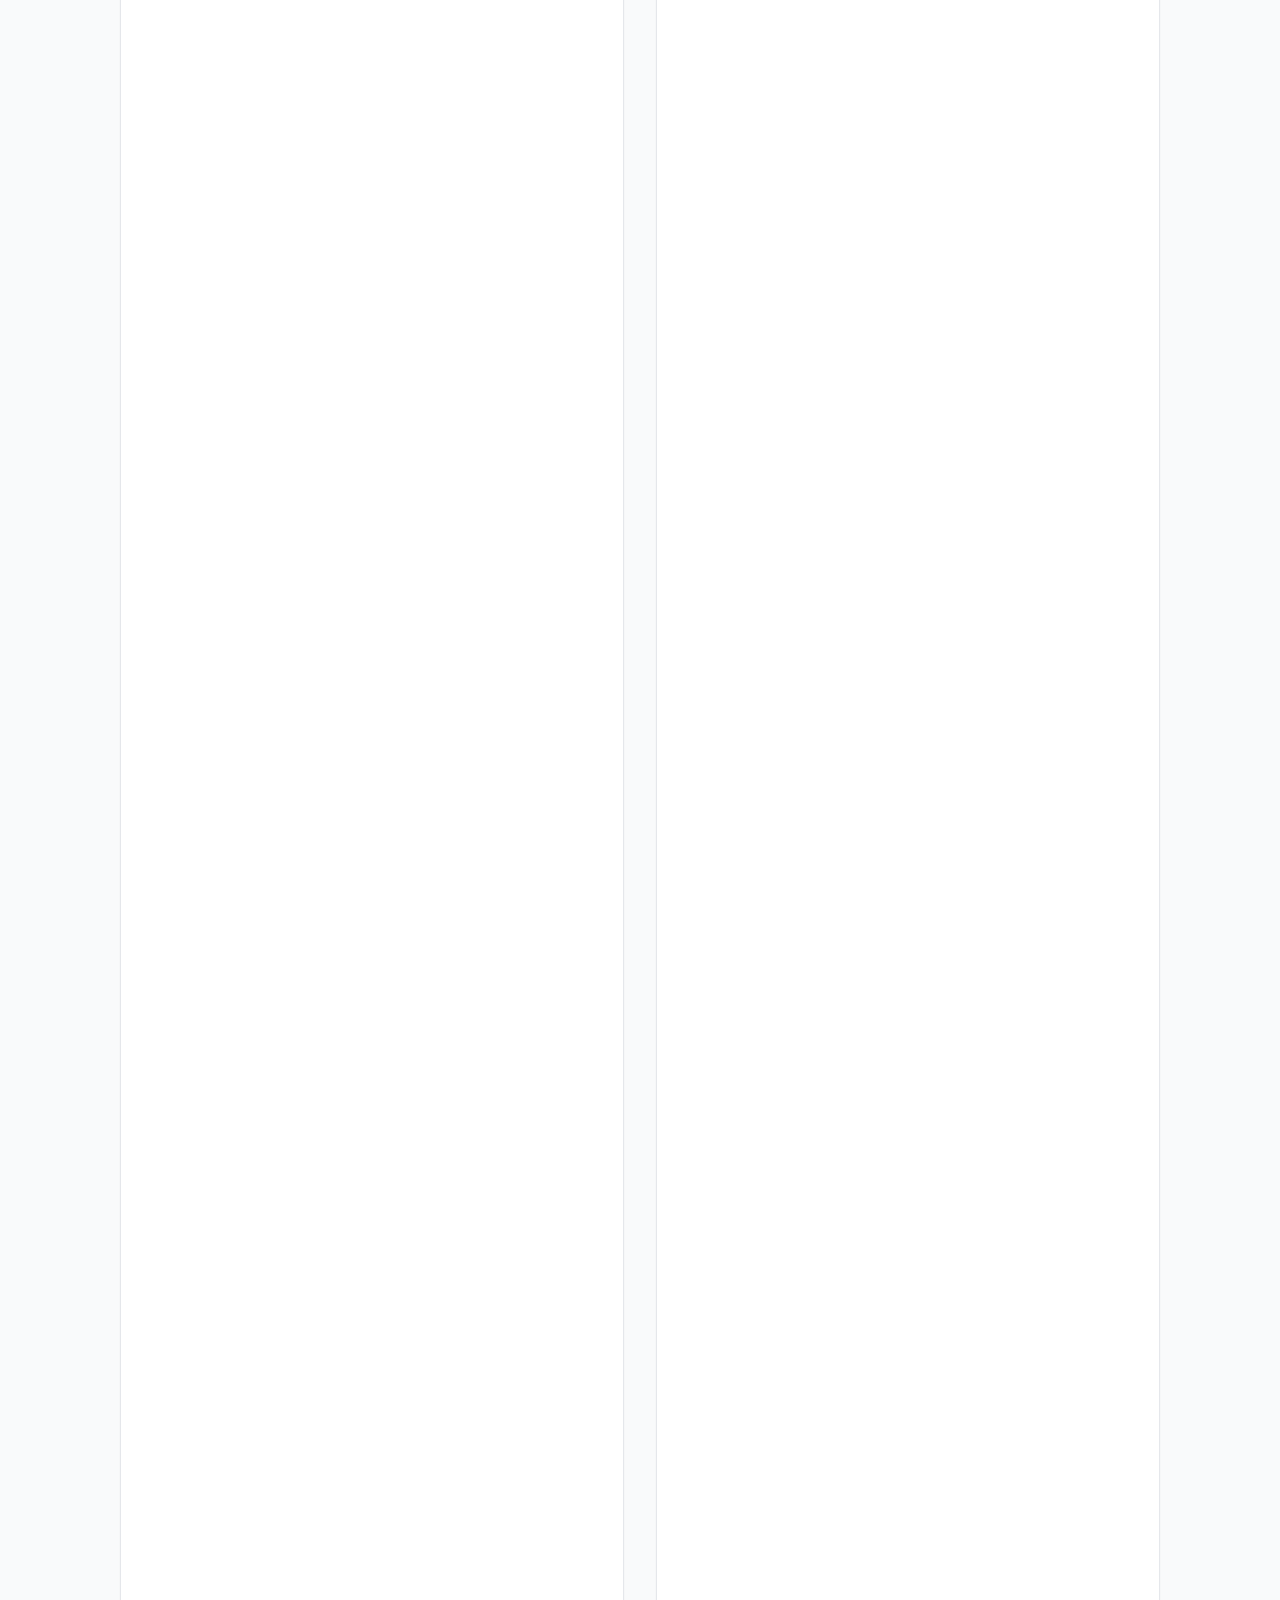
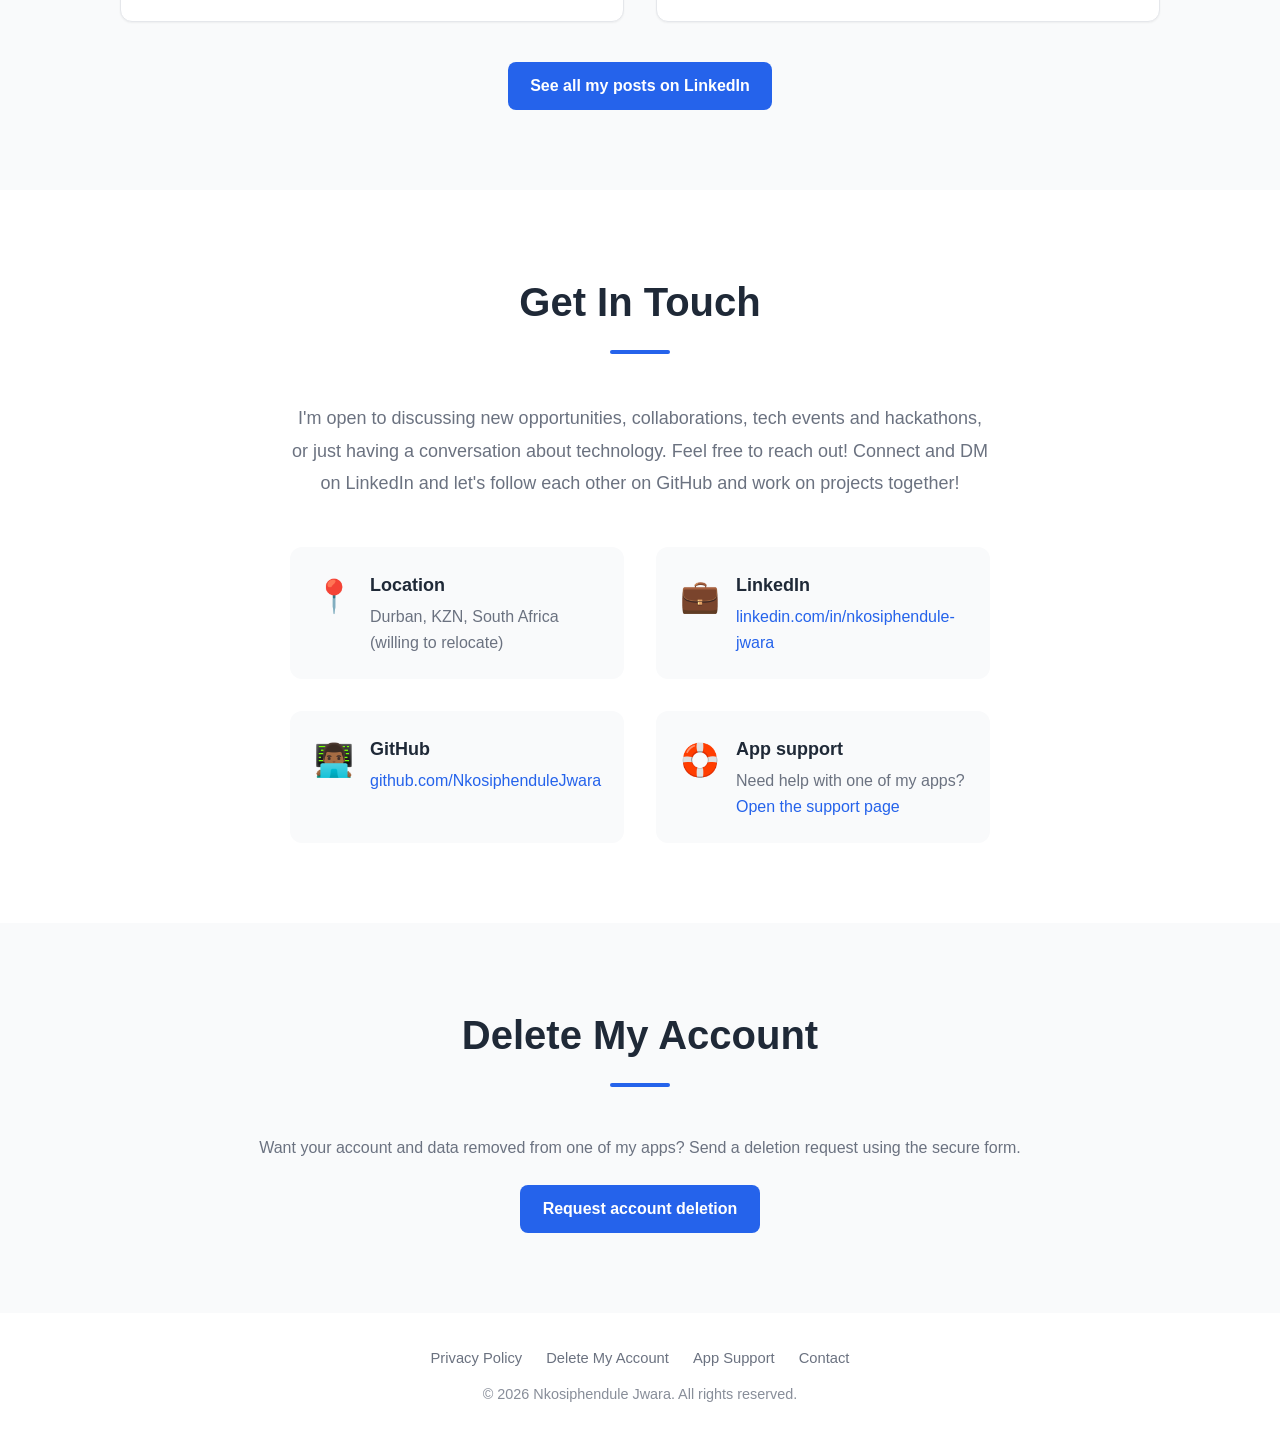
==== commit 6b448d67: "Add app store pages, working forms and portfolio redesign - Privacy policy page (/privacy-policy/) f" ====
--- a/index.html
+++ b/index.html
@@ -3,53 +3,87 @@
 <head>
     <meta charset="UTF-8">
     <meta name="viewport" content="width=device-width, initial-scale=1.0">
-    <meta name="description" content="Nkosiphendule Jwara - Trainee App Engineer specializing in Mobile and Backend Development">
-    <!-- Standard favicon -->
-    <link rel="icon" type="image/x-icon" href="NJ.ico">
-    
-    <!-- For Apple devices (optional but highly recommended) -->
-    <link rel="apple-touch-icon" href="NJ.ico">
-
-    <!-- Adding analytics to see if my portfolio website is gaining any clicks or traction -->
+    <title>Nkosiphendule Jwara - Software Engineer | Mobile &amp; Backend Developer</title>
+    <meta name="description" content="Nkosiphendule Jwara, Trainee Applications Engineer at eThekwini Municipality in Durban. Mobile and backend developer: projects, apps, experience and contact.">
+    <link rel="canonical" href="https://nkosiphendulejwara.tech/">
+    <meta name="theme-color" content="#2563eb">
+
+    <!-- Social previews (LinkedIn, WhatsApp, X, etc.) -->
+    <meta property="og:type" content="profile">
+    <meta property="og:site_name" content="Nkosiphendule Jwara">
+    <meta property="og:title" content="Nkosiphendule Jwara - Mobile & Backend Developer">
+    <meta property="og:description" content="Software engineer in Durban building mobile apps and backend systems. See my projects, apps and recent updates.">
+    <meta property="og:url" content="https://nkosiphendulejwara.tech/">
+    <meta property="og:image" content="https://nkosiphendulejwara.tech/assets/img/og-image.jpg">
+    <meta property="og:image:width" content="1200">
+    <meta property="og:image:height" content="630">
+    <meta property="og:image:alt" content="Nkosiphendule Jwara - Mobile & Backend Developer">
+    <meta name="twitter:card" content="summary_large_image">
+
+    <link rel="icon" type="image/x-icon" href="/NJ.ico">
+    <link rel="apple-touch-icon" sizes="180x180" href="/assets/img/apple-touch-icon.png">
+
+    <script>try{var t=localStorage.getItem('theme');if(t==='dark'||(!t&&window.matchMedia('(prefers-color-scheme: dark)').matches))document.documentElement.classList.add('dark-mode')}catch(e){}</script>
+    <!-- GoatCounter analytics (privacy-friendly page view counts) -->
     <script data-goatcounter="https://nkosiphendulejwara.goatcounter.com/count" async src="//gc.zgo.at/count.js"></script>
-    <title>Nkosiphendule Jwara - Portfolio</title>
-    <link rel="stylesheet" href="styles.css">
+    <link rel="stylesheet" href="/styles.css">
+
+    <script type="application/ld+json">
+    {
+        "@context": "https://schema.org",
+        "@type": "Person",
+        "name": "Nkosiphendule Jwara",
+        "url": "https://nkosiphendulejwara.tech/",
+        "jobTitle": "Trainee Applications Engineer",
+        "worksFor": { "@type": "Organization", "name": "eThekwini Municipality" },
+        "alumniOf": { "@type": "CollegeOrUniversity", "name": "Mangosuthu University of Technology" },
+        "address": { "@type": "PostalAddress", "addressLocality": "Durban", "addressRegion": "KwaZulu-Natal", "addressCountry": "ZA" },
+        "knowsAbout": ["Mobile development", "Backend development", "Python", "Microsoft Azure", "Quality assurance"],
+        "sameAs": [
+            "https://www.linkedin.com/in/nkosiphendule-jwara/",
+            "https://github.com/NkosiphenduleJwara"
+        ]
+    }
+    </script>
 </head>
 <body>
+    <a class="skip-link" href="#main">Skip to content</a>
+
     <!-- Navigation -->
-    <nav class="navbar">
-        <div class="container">
-            <div class="nav-brand">NJ</div>
-            <button class="hamburger" id="hamburger" aria-label="Toggle menu">
+    <nav class="navbar" aria-label="Main">
+        <div class="container">
+            <a class="nav-brand" href="/" aria-label="Nkosiphendule Jwara home">NJ</a>
+            <button class="hamburger" id="hamburger" aria-label="Toggle menu" aria-controls="navMenu" aria-expanded="false">
                 <span></span>
                 <span></span>
                 <span></span>
             </button>
             <ul class="nav-menu" id="navMenu">
-                <li><a href="#hero">Home</a></li>
                 <li><a href="#about">About</a></li>
+                <li><a href="#projects">Projects</a></li>
+                <li><a href="#apps">Apps</a></li>
                 <li><a href="#skills">Skills</a></li>
-                <li><a href="#gallery">Gallery</a></li>
                 <li><a href="#experience">Experience</a></li>
                 <li><a href="#education">Education</a></li>
                 <li><a href="#updates">Updates</a></li>
                 <li><a href="#contact">Contact</a></li>
-                <li><a href="#delete-account">Delete Account</a></li>
             </ul>
-            <button class="dark-mode-toggle" id="darkModeToggle" aria-label="Toggle dark mode">
-                <span id="themeIcon">🌙</span>
+            <button class="dark-mode-toggle" id="darkModeToggle" aria-label="Toggle dark mode" aria-pressed="false">
+                <span id="themeIcon" aria-hidden="true">🌙</span>
             </button>
         </div>
     </nav>
 
+    <main id="main">
     <!-- Hero Section -->
     <section id="hero" class="hero">
         <div class="container">
             <div class="hero-content">
                 <h1 class="hero-title">Nkosiphendule Jwara</h1>
-                <p class="hero-subtitle">Software Engineer | Mobile & Backend Developer</p>
+                <p class="hero-subtitle">Software Engineer | Mobile &amp; Backend Developer</p>
                 <p class="hero-description">Passionate developer building scalable applications that make a difference</p>
                 <a href="#contact" class="btn btn-primary">Get In Touch</a>
+                <a href="#projects" class="btn btn-outline">See My Projects</a>
             </div>
         </div>
     </section>
@@ -60,130 +94,148 @@
             <h2 class="section-title">About Me</h2>
             <div class="about-content">
                 <p class="about-text">
-                    Hi. My name is Nkosiphendule Jwara. I am a dedicated Software Engineer specializing in Mobile and Backend Development. 
-                    As a proud Mangosuthu University of Technology (MUT) Alumni, I have cultivated a deep passion for creating innovative 
+                    Hi. My name is Nkosiphendule Jwara. I am a dedicated Software Engineer specializing in Mobile and Backend Development.
+                    As a proud Mangosuthu University of Technology (MUT) Alumni, I have cultivated a deep passion for creating innovative
                     solutions through technology.
                 </p>
                 <p class="about-text">
-                    Currently, I am making an impact at eThekwini Municipality, where I work as a Trainee Applications Engineer on critical 
-                    municipal systems, one of which where I maintain and enhance an application directly serving over 180,000 users. 
-                    My journey in software development is driven by a commitment to continuous learning and delivering 
+                    Currently, I am making an impact at eThekwini Municipality, where I work as a Trainee Applications Engineer on critical
+                    municipal systems, one of which where I maintain and enhance an application directly serving over 200,000 users.
+                    My journey in software development is driven by a commitment to continuous learning and delivering
                     high-quality solutions that solve real-world problems.
                 </p>
                 <p class="about-text">
-                    I enjoy solving diverse problems, developing solutions that have positive effects on peoples lives and coding 
-                    scripts that make my everyday life easier and automate repetitive tasks. I also enjoy attending tech events where I engage 
+                    I enjoy solving diverse problems, developing solutions that have positive effects on peoples lives and coding
+                    scripts that make my everyday life easier and automate repetitive tasks. I also enjoy attending tech events where I engage
                     and connect with other like minded individuals and industry leaders.
                 </p>
             </div>
         </div>
     </section>
 
-    <!-- Gallery Section -->
-    <section id="gallery" class="gallery">
+    <!-- Projects Section (was the slideshow gallery; #gallery kept as an alias for old links) -->
+    <section id="projects" class="projects">
+        <span id="gallery"></span>
         <div class="container">
             <h2 class="section-title">Project Gallery</h2>
-            <div class="slideshow-container">
-                <div class="slide fade">
-                    <div class="slide-content">
-                        <div class="placeholder-img" style="background: linear-gradient(135deg, #10b981 0%, #34d399 100%);">
-                            <span class="placeholder-text">Mobile Applications</span>
-                        </div>
-                        <div class="slide-caption">
-                            <h3>Gym AI mobile app</h3>
-                            <p>
-                                This is a personal gym app that I have developed in order to solve problems I have in my personal gym journey.
-                                It is a Cross-platform mobile solution that stores my workout logs (that I previously wrote in my Notes app),
-                                it generates a workout plan for me using AI analysis of my profile, past workouts and other data insights, and 
-                                it helps me log, track and analyse my macros on the food I eat. I am learning a ton from it and I have also 
-                                seen a drastic improvement in my physic due to it. I will be deploying it soon as I see many people around 
-                                also face the same problems.
-                            </p>
-                        </div>
-                    </div>
-                </div>
-                <div class="slide fade">
-                    <div class="slide-content">
-                        <div class="placeholder-img" style="background: linear-gradient(135deg, #10b981 0%, #34d399 100%);">
-                            <span class="placeholder-text">Server Applications</span>
-                        </div>
-                        <div class="slide-caption">
-                            <h3>GV 2026 Letters Processing Server Application System</h3>
-                            <p>
-                                This is an internal eThekwini Municipality IMU Applications and Projects Server Desktop Application system I developed.
-                                We were given a task as Trainees to assist in manually processing approximately six hundred thousand (600, 000) GV 2026 Notice
-                                Letters in a very short space of time due to the mounting pressure of the deadline the Real Estate Revenue department was 
-                                facing to email the letters to customers and businesses that have properties. Each person in our team could only process about 
-                                5,000 letters each day, invloving a manual process of mail merging in Microsoft Word, Cutting letters using a third party 
-                                application, and renaming the letters before emailing them. The whole manual process took an entire working day and could 
-                                not be possibly be finished in time for customers and businesses to have a period of time to review and raise 
-                                enquiries (if any). Our laptops were very weak to the task. Our manual process was very inefficient because of all the 
-                                manual steps involved in taking each batch of 5,000 letters through each individual manual step. From a spreadsheet, into a mail
-                                merged Word document, into the final individual PDF document that is renamed uniquely for each customer.
-
-                                I created a system out of pure necessity. We were quite plainly never going to meet the deadline. Our laptops were crashing due
-                                to us asking too much from them by processing too many letters at a time, some times the letters would be corrupted in some way 
-                                due to third party software processing, and the process was quite exhaustive due to having to sample check each batch to ensure 
-                                correctness of output.
-
-                                Instead of 3 manual processes, I created a Server Desktop Application to process the letters autonomously, use multi-threading 
-                                to process them simulataneously, estimate how long it will take and worked with a senior Application Engineer to request Virtual 
-                                Machine accesss to an available server, setup the application and run it at full scale. Instead of the 5,000 letters we were limitted 
-                                to, this Server Desktop Application could process in batches of up to 100,000 and complete it overnight while we were sleeping!
-
-                                Then we came back the next day, see all the cleanly processed accurate letters, send them to the email server and have them emailed 
-                                to all customers. Instead of this process potentially breaching the deadline over a month, we were able to process the letters in a 
-                                matter of days. I them built even more features of grouping the letters into folders, creating a GUI with TkInter using Python, and 
-                                adding robust error handling to ensure each batch is processed cleanly, to log every single use into a temporary log text file in the
-                                temp Windows folder and to gracefully handle duplicates or unexpected data.
-
-                                I am truly proud of it. I learned a lot from what involves creating an internal application including creating a User Manual.
-                            </p>
-                        </div>
-                    </div>
-                </div>
-                <!--
-                <div class="slide fade">
-                    <div class="slide-content">
-                        <div class="placeholder-img" style="background: linear-gradient(135deg, #2563eb 0%, #3b82f6 100%);">
-                            <span class="placeholder-text">Web Development</span>
-                        </div>
-                        <div class="slide-caption">
-                            <h3>Web Development</h3>
-                            <p>Modern responsive web applications</p>
-                        </div>
-                    </div>
-                </div>-->
-                <div class="slide fade">
-                    <div class="slide-content">
-                        <div class="placeholder-img" style="background: linear-gradient(135deg, #f59e0b 0%, #fbbf24 100%);">
-                            <span class="placeholder-text">Backend Systems</span>
-                        </div>
-                        <div class="slide-caption">
-                            <h3>Backend Systems</h3>
-                            <p>Scalable server-side architecture systems that I work on at eThekwini Municipality and on my personal side projects.</p>
-                        </div>
-                    </div>
-                </div>
-                <div class="slide fade">
-                    <div class="slide-content">
-                        <div class="placeholder-img" style="background: linear-gradient(135deg, #8b5cf6 0%, #a78bfa 100%);">
-                            <span class="placeholder-text">Data Analytics</span>
-                        </div>
-                        <div class="slide-caption">
-                            <h3>Version Control, AI tools and Testing</h3>
-                            <p>I use Git, Github, GitHub Copilot, Jules agents, and I am well exposed in manual QA processes</p>
-                        </div>
-                    </div>
-                </div>
-                <a class="prev">&#10094;</a>
-                <a class="next">&#10095;</a>
-            </div>
-            <div class="dots-container">
-                <span class="dot" data-slide="1"></span>
-                <span class="dot" data-slide="2"></span>
-                <span class="dot" data-slide="3"></span>
-                <span class="dot" data-slide="4"></span>
+            <p class="section-intro">A few things I have built, what problem each one solved, and what I learned along the way.</p>
+            <div class="project-grid">
+                <article class="project-card">
+                    <div class="project-media grad-amber" aria-hidden="true">
+                        <!-- Swap for a screenshot: <img src="/assets/img/projects/gv-letters.png" alt=""> -->
+                        <span>📨</span>
+                        <span class="media-label">Server application</span>
+                    </div>
+                    <div class="project-body">
+                        <p class="project-meta">eThekwini Municipality · 2026</p>
+                        <h3>GV 2026 Letters Processing System</h3>
+                        <p>
+                            A multi-threaded Python server app that took ~600,000 GV 2026 notice letters from spreadsheet
+                            to individually named PDFs, replacing a slow three-step manual process that was going to miss the deadline.
+                        </p>
+                        <p class="project-highlight">5,000 letters per person per day &rarr; 100,000 per batch, overnight</p>
+                        <ul class="tag-list" aria-label="Technologies">
+                            <li class="tag">Python</li>
+                            <li class="tag">Multi-threading</li>
+                            <li class="tag">Tkinter</li>
+                            <li class="tag">Windows Server VM</li>
+                        </ul>
+                        <div class="project-actions">
+                            <a class="text-link" href="/projects/gv-letters/">Read the case study &rarr;</a>
+                        </div>
+                    </div>
+                </article>
+
+                <article class="project-card">
+                    <div class="project-media grad-green" aria-hidden="true">
+                        <!-- Swap for a screenshot: <img src="/assets/img/projects/opti-gainz.png" alt=""> -->
+                        <span>🏋🏾</span>
+                        <span class="media-label">Mobile app</span>
+                    </div>
+                    <div class="project-body">
+                        <p class="project-meta">Personal project · In development</p>
+                        <h3>Opti Gainz Track AI (Gym AI)</h3>
+                        <p>
+                            A cross-platform gym app built to fix my own training problems: it logs my workouts, generates
+                            AI workout plans from my profile and history, and tracks my macros.
+                        </p>
+                        <p class="project-highlight">Replaced my Notes-app workout logs, and my physique shows it</p>
+                        <ul class="tag-list" aria-label="Technologies">
+                            <li class="tag">Cross-platform mobile</li>
+                            <li class="tag">AI workout plans</li>
+                            <li class="tag">Nutrition tracking</li>
+                        </ul>
+                        <div class="project-actions">
+                            <a class="text-link" href="/projects/gym-ai/">Read the case study &rarr;</a>
+                        </div>
+                    </div>
+                </article>
+
+                <article class="project-card">
+                    <div class="project-media grad-blue" aria-hidden="true">
+                        <span>⚙️</span>
+                        <span class="media-label">Backend systems</span>
+                    </div>
+                    <div class="project-body">
+                        <p class="project-meta">eThekwini Municipality &amp; side projects</p>
+                        <h3>Backend Systems</h3>
+                        <p>
+                            Scalable server-side architecture systems that I work on at eThekwini Municipality and on my
+                            personal side projects, including a municipal application serving over 200,000 users.
+                        </p>
+                        <ul class="tag-list" aria-label="Technologies">
+                            <li class="tag">APIs</li>
+                            <li class="tag">Server-side logic</li>
+                            <li class="tag">Azure</li>
+                        </ul>
+                    </div>
+                </article>
+            </div>
+        </div>
+    </section>
+
+    <!-- Apps Section -->
+    <section id="apps" class="apps">
+        <div class="container">
+            <h2 class="section-title">My Apps</h2>
+            <p class="section-intro">
+                Apps I publish as a developer. Every app's package and bundle ID lives under
+                <code>tech.nkosiphendulejwara</code>. Each one has its privacy policy, support and account deletion links here.
+            </p>
+            <div class="apps-grid">
+                <article class="app-card">
+                    <div class="app-card-header">
+                        <div class="app-icon grad-green" aria-hidden="true">🏋🏾</div>
+                        <div>
+                            <h3>Opti Gainz Track AI</h3>
+                            <span class="status-badge">Coming soon</span>
+                        </div>
+                    </div>
+                    <p>AI-powered workout planning, workout logging and macro tracking.</p>
+                    <ul class="app-links">
+                        <li><a class="text-link" href="/projects/gym-ai/">About</a></li>
+                        <li><a class="text-link" href="/privacy-policy/">Privacy</a></li>
+                        <li><a class="text-link" href="/support/?app=optigainz">Support</a></li>
+                        <li><a class="text-link" href="/delete-account/?app=optigainz">Delete account</a></li>
+                    </ul>
+                </article>
+
+                <article class="app-card">
+                    <div class="app-card-header">
+                        <div class="app-icon grad-violet" aria-hidden="true">💈</div>
+                        <div>
+                            <h3>Barbershop</h3>
+                            <span class="status-badge">In development</span>
+                        </div>
+                    </div>
+                    <p>Book appointments, collect rewards and find stores.</p>
+                    <p class="app-id">tech.nkosiphendulejwara.barbershop</p>
+                    <ul class="app-links">
+                        <li><a class="text-link" href="/privacy-policy/">Privacy</a></li>
+                        <li><a class="text-link" href="/support/?app=barbershop">Support</a></li>
+                        <li><a class="text-link" href="/delete-account/?app=barbershop">Delete account</a></li>
+                    </ul>
+                </article>
             </div>
         </div>
     </section>
@@ -198,16 +250,10 @@
                     <h3>Mobile Development</h3>
                     <p>Creating responsive and user-friendly mobile applications</p>
                 </div>
-                <!-- <div class="skill-card">
-                    <div class="skill-icon">⚙️</div>
-                    <h3>ASP.NET</h3>
-                    <p>Building robust backend systems and APIs</p>
-                </div> -->
-                
                 <div class="skill-card">
                     <div class="skill-icon">☁️</div>
                     <h3>Azure Cloud Computing</h3>
-                    <p>Building robust backend systems and APIs</p>
+                    <p>Deploying and managing cloud services and infrastructure on Microsoft Azure</p>
                 </div>
                 <div class="skill-card">
                     <div class="skill-icon">🐍</div>
@@ -228,6 +274,11 @@
                     <div class="skill-icon">💻</div>
                     <h3>Backend Development</h3>
                     <p>Designing and implementing server-side logic</p>
+                </div>
+                <div class="skill-card">
+                    <div class="skill-icon">🤖</div>
+                    <h3>Version Control &amp; AI Tools</h3>
+                    <p>Git, GitHub, GitHub Copilot and Jules agents, plus hands-on manual QA processes</p>
                 </div>
             </div>
         </div>
@@ -245,8 +296,8 @@
                         <h4>eThekwini Municipality</h4>
                         <p class="timeline-period">Current Position</p>
                         <p class="timeline-description">
-                            Maintaining and enhancing a critical application serving over 200,000 users. 
-                            Responsible for bug fixes, feature development, and ensuring optimal performance 
+                            Maintaining and enhancing a critical application serving over 200,000 users.
+                            Responsible for bug fixes, feature development, and ensuring optimal performance
                             of the municipal application platform.
                         </p>
                     </div>
@@ -258,7 +309,7 @@
                         <h4>Mangosuthu University of Technology (MUT)</h4>
                         <p class="timeline-period">Previous Experience</p>
                         <p class="timeline-description">
-                            Provided academic support to students in Information Technology and software development. 
+                            Provided academic support to students in Information Technology and software development.
                             Assisted in understanding complex programming concepts and best practices.
                             Explained Technical Programming (I) module concepts, breaking them down to digestible easy to understand bits for first year students.
                         </p>
@@ -271,7 +322,7 @@
                         <h4>Code SA</h4>
                         <p class="timeline-period">Previous Experience</p>
                         <p class="timeline-description">
-                            Participated in coding initiatives and collaborative projects to develop 
+                            Participated in coding initiatives and collaborative projects to develop
                             practical software development skills and contribute to meaningful projects.
                         </p>
                     </div>
@@ -283,7 +334,7 @@
     <!-- Education Section -->
     <section id="education" class="education">
         <div class="container">
-            <h2 class="section-title">Education & Certifications</h2>
+            <h2 class="section-title">Education &amp; Certifications</h2>
             <div class="education-grid">
                 <div class="education-card">
                     <div class="education-icon">📜</div>
@@ -319,123 +370,32 @@
         </div>
     </section>
 
-    <!-- Recent Updates Section -->
+    <!-- Recent Updates Section: posts come from /assets/js/linkedin-posts.js -->
     <section id="updates" class="updates">
         <div class="container">
             <h2 class="section-title">Recent Updates</h2>
-            <!-- <div class="linkedin-post-container">
-                <div class="linkedin-post">
-
-                    
-                    <div class="post-header">
-                        <div class="post-author-avatar" aria-label="NJ avatar">NJ</div>
-                        <div class="post-author-info">
-                            <p class="post-author-name">Nkosiphendule Jwara</p>
-                            <p class="post-author-title">Trainee Applications Engineer at eThekwini Municipality</p>
-                            <p class="post-date">March 2026 &nbsp;·&nbsp; <span class="post-visibility" title="Public">🌐</span></p>
-                        </div>
-                        <a href="https://www.linkedin.com/in/nkosiphendule-jwara/" target="_blank" rel="noopener noreferrer" class="linkedin-follow-btn">+ Follow</a>
-                    </div>
-
-                    
-                    <div class="post-content">
-                        <p class="post-text">
-                            Excited to share that I've been making significant progress on our municipal application at eThekwini Municipality! 🚀
-                            <br><br>
-                            Working on improving the experience for over 180,000 users has been an incredible journey. Here are some highlights from our recent sprint:
-                            <br><br>
-                            ✅ Implemented performance optimisations reducing load time by 40%<br>
-                            ✅ Fixed critical bugs affecting user authentication<br>
-                            ✅ Added new accessibility features for improved usability
-                            <br><br>
-                            Grateful for an amazing team and the opportunity to make a real impact in public service through technology. 💙
-                            <br><br>
-                            #SoftwareDevelopment #MobileApp #PublicService #eThekwini #Durban #TechForGood
-                        </p>
-                    </div>
-
-                    
-                    <div class="post-image">
-                        <div class="post-image-placeholder" style="background: linear-gradient(135deg, #0077b5 0%, #00a0dc 100%);" aria-label="eThekwini Municipality App screenshot placeholder">
-                            <span class="post-image-text">eThekwini Municipality App</span>
-                        </div>
-                    </div>
-
-                    
-                    <div class="post-reactions-bar">
-                        <div class="post-reactions-count">
-                            <span class="reaction-bubbles" aria-label="Reactions: Like, Celebrate, Insightful">
-                                <span class="reaction-bubble reaction-like" title="Like">👍</span>
-                                <span class="reaction-bubble reaction-celebrate" title="Celebrate">🎉</span>
-                                <span class="reaction-bubble reaction-insightful" title="Insightful">💡</span>
-                            </span>
-                            <span class="reactions-total">47</span>
-                        </div>
-                        <div class="post-engagement-count">
-                            <span>12 comments</span>
-                            <span>·</span>
-                            <span>5 reposts</span>
-                        </div>
-                    </div>
-
-                    
-                    <div class="post-divider"></div>
-
-                    
-                    <div class="post-actions">
-                        <button class="post-action-btn" aria-label="Like post" disabled title="Visit LinkedIn to interact">
-                            <span class="post-action-icon">👍</span>
-                            <span>Like</span>
-                        </button>
-                        <button class="post-action-btn" aria-label="Comment on post" disabled title="Visit LinkedIn to interact">
-                            <span class="post-action-icon">💬</span>
-                            <span>Comment</span>
-                        </button>
-                        <button class="post-action-btn" aria-label="Repost" disabled title="Visit LinkedIn to interact">
-                            <span class="post-action-icon">🔁</span>
-                            <span>Repost</span>
-                        </button>
-                        <a href="https://www.linkedin.com/in/nkosiphendule-jwara/" target="_blank" rel="noopener noreferrer" class="post-action-btn post-action-link" aria-label="View on LinkedIn">
-                            <svg class="post-action-icon linkedin-icon" xmlns="http://www.w3.org/2000/svg" viewBox="0 0 24 24" aria-hidden="true" focusable="false">
-                                <path d="M20.447 20.452h-3.554v-5.569c0-1.327-.027-3.037-1.852-3.037-1.853 0-2.136 1.445-2.136 2.939v5.667H9.351V9h3.414v1.561h.046c.477-.9 1.637-1.85 3.37-1.85 3.601 0 4.267 2.37 4.267 5.455v6.286zM5.337 7.433a2.062 2.062 0 0 1-2.063-2.065 2.064 2.064 0 1 1 2.063 2.065zm1.782 13.019H3.555V9h3.564v11.452zM22.225 0H1.771C.792 0 0 .774 0 1.729v20.542C0 23.227.792 24 1.771 24h20.451C23.2 24 24 23.227 24 22.271V1.729C24 .774 23.2 0 22.222 0h.003z"/>
-                            </svg>
-                            <span>View on LinkedIn</span>
-                        </a>
-                    </div>
-
-                </div>
-            </div> -->
-        <section class="flex flex-col items-center">
-            <!-- 
-              LINKEDIN EMBED CODE 
-              You can copy just this iframe block into your own project, yes you who clicked Ctrl+Shift+I 👀!
+            <p class="section-intro">What I have been sharing on LinkedIn lately.</p>
+            <!--
+              Hi, you who pressed Ctrl+Shift+I 👀. The embeds are built from a list in /assets/js/linkedin-posts.js.
             -->
-            <div class="w-full max-w-[504px] overflow-hidden rounded-lg shadow-sm border border-gray-200 bg-white">
-                <iframe 
-                    src="https://www.linkedin.com/embed/feed/update/urn:li:activity:7439203595771736064" 
-                    height="1400" 
-                    width="100%" 
-                    frameborder="0" 
-                    allowfullscreen="" 
-                    title="Embedded LinkedIn post">
-                </iframe>
-            </div>
-            
-            <!-- <p class="text-sm text-gray-400 mt-4">
-                Note: The height attribute might need adjusting depending on the length of the post text.
-            </p> -->
-        </section>
-        </div>
-    </section>
-
-    <!-- Contact Section -->
+            <div class="posts-grid" id="postsGrid" data-limit="6"></div>
+            <noscript>
+                <p class="section-intro">Turn on JavaScript to see my LinkedIn posts here.</p>
+            </noscript>
+            <div class="posts-more">
+                <a class="btn-solid" href="https://www.linkedin.com/in/nkosiphendule-jwara/recent-activity/all/" target="_blank" rel="noopener noreferrer">See all my posts on LinkedIn</a>
+            </div>
+        </div>
+    </section>
+
+    <!-- Contact Section (app stores link to /#contact: keep this id) -->
     <section id="contact" class="contact">
         <div class="container">
             <h2 class="section-title">Get In Touch</h2>
             <div class="contact-content">
                 <p class="contact-intro">
-                    I'm open to discussing new opportunities, collaborations, tech events and hackathons, or just having 
-                    a conversation about technology. Feel free to reach out! Connect and DM on LinkedIn 
+                    I'm open to discussing new opportunities, collaborations, tech events and hackathons, or just having
+                    a conversation about technology. Feel free to reach out! Connect and DM on LinkedIn
                     and let's follow each other on GitHub and work on projects together!
                 </p>
                 <div class="contact-info">
@@ -453,7 +413,6 @@
                             <p><a href="https://www.linkedin.com/in/nkosiphendule-jwara/" target="_blank" rel="noopener noreferrer">linkedin.com/in/nkosiphendule-jwara</a></p>
                         </div>
                     </div>
-                    <!-- Expand and add my GitHub information-->
                     <div class="contact-item">
                         <div class="contact-icon">👨🏾‍💻</div>
                         <div>
@@ -461,238 +420,44 @@
                             <p><a href="https://github.com/NkosiphenduleJwara/" target="_blank" rel="noopener noreferrer">github.com/NkosiphenduleJwara</a></p>
                         </div>
                     </div>
-                </div>
-            </div>
-        </div>
-    </section>
-
-    <!-- Delete Account Section -->
+                    <div class="contact-item">
+                        <div class="contact-icon">🛟</div>
+                        <div>
+                            <h3>App support</h3>
+                            <p>Need help with one of my apps? <a href="/support/">Open the support page</a></p>
+                        </div>
+                    </div>
+                </div>
+            </div>
+        </div>
+    </section>
+
+    <!-- Delete Account (app stores link to /#delete-account; site.js forwards that link to /delete-account/) -->
     <section id="delete-account" class="account-deletion">
         <div class="container">
             <h2 class="section-title">Delete My Account</h2>
-            <div class="account-deletion-content">
-                <p class="account-deletion-intro">
-                    If you want your account and related data removed from the app, complete the request form below.
-                    This helps us verify ownership and process your deletion request quickly.
-                </p>
-                <ul class="account-deletion-list">
-                    <li>Requests are processed in the order received.</li>
-                    <li>We may contact you for additional verification before deletion.</li>
-                    <li>Once deleted, your account data cannot be recovered.</li>
-                </ul>
-
-                <form id="deleteAccountForm" class="delete-account-form">
-                    <div class="form-grid">
-                        <div class="form-group">
-                            <label for="fullName">Full Name *</label>
-                            <input type="text" id="fullName" name="fullName" required>
-                        </div>
-                        <div class="form-group">
-                            <label for="accountEmail">Email Linked to Your Account *</label>
-                            <input type="email" id="accountEmail" name="accountEmail" required>
-                        </div>
-                        <div class="form-group">
-                            <label for="appName">App Name *</label>
-                            <input type="text" id="appName" name="appName" required>
-                        </div>
-                        <div class="form-group">
-                            <label for="username">Username / User ID *</label>
-                            <input type="text" id="username" name="username" required>
-                        </div>
-                    </div>
-                    <div class="form-group">
-                        <label for="phoneNumber">Phone Number (optional)</label>
-                        <input type="tel" id="phoneNumber" name="phoneNumber">
-                    </div>
-                    <div class="form-group">
-                        <label for="deletionReason">Reason for Deletion (optional)</label>
-                        <textarea id="deletionReason" name="deletionReason" rows="4"></textarea>
-                    </div>
-                    <label class="checkbox-group">
-                        <input type="checkbox" id="confirmOwnership" name="confirmOwnership" required>
-                        <span>I confirm that I am the owner of this account and I want it permanently deleted. *</span>
-                    </label>
-                    <button type="submit" class="delete-account-btn">Submit Deletion Request</button>
-                    <p class="account-deletion-note">
-                        Update the support email in the page script before publishing so requests are sent to the right inbox.
-                    </p>
-                    <p id="deleteAccountStatus" class="account-deletion-status" aria-live="polite"></p>
-                </form>
-            </div>
-        </div>
-    </section>
+            <div class="account-deletion-teaser">
+                <p>Want your account and data removed from one of my apps? Send a deletion request using the secure form.</p>
+                <a class="btn-solid" href="/delete-account/">Request account deletion</a>
+            </div>
+        </div>
+    </section>
+    </main>
 
     <!-- Footer -->
     <footer class="footer">
         <div class="container">
-            <p>&copy; 2026 Nkosiphendule Jwara. All rights reserved.</p>
+            <ul class="footer-links">
+                <li><a href="/privacy-policy/">Privacy Policy</a></li>
+                <li><a href="/delete-account/">Delete My Account</a></li>
+                <li><a href="/support/">App Support</a></li>
+                <li><a href="/#contact">Contact</a></li>
+            </ul>
+            <p>&copy; <span data-year>2026</span> Nkosiphendule Jwara. All rights reserved.</p>
         </div>
     </footer>
 
-    <!-- Dark Mode Script -->
-    <script>
-        // Dark mode toggle functionality
-        const darkModeToggle = document.getElementById('darkModeToggle');
-        const themeIcon = document.getElementById('themeIcon');
-        const body = document.body;
-
-        // Check for saved theme preference or default to light mode
-        let currentTheme = 'light';
-        try {
-            currentTheme = localStorage.getItem('theme') || 'light';
-        } catch (e) {
-            // Handle localStorage access errors (private browsing, disabled storage, etc.)
-            console.warn('localStorage not available:', e);
-        }
-        
-        // Apply saved theme on page load
-        if (currentTheme === 'dark') {
-            body.classList.add('dark-mode');
-            themeIcon.textContent = '☀️';
-        }
-
-        // Toggle dark mode
-        darkModeToggle.addEventListener('click', () => {
-            body.classList.toggle('dark-mode');
-            
-            // Update icon and save preference
-            if (body.classList.contains('dark-mode')) {
-                themeIcon.textContent = '☀️';
-                try {
-                    localStorage.setItem('theme', 'dark');
-                } catch (e) {
-                    console.warn('Could not save theme preference:', e);
-                }
-            } else {
-                themeIcon.textContent = '🌙';
-                try {
-                    localStorage.setItem('theme', 'light');
-                } catch (e) {
-                    console.warn('Could not save theme preference:', e);
-                }
-            }
-        });
-
-        // Hamburger menu toggle
-        const hamburger = document.getElementById('hamburger');
-        const navMenu = document.getElementById('navMenu');
-
-        hamburger.addEventListener('click', () => {
-            hamburger.classList.toggle('active');
-            navMenu.classList.toggle('active');
-        });
-
-        // Close menu when a link is clicked
-        document.querySelectorAll('.nav-menu a').forEach(link => {
-            link.addEventListener('click', () => {
-                hamburger.classList.remove('active');
-                navMenu.classList.remove('active');
-            });
-        });
-
-        // Gallery slideshow functionality
-        let slideIndex = 1;
-        let slideTimer;
-
-        showSlide(slideIndex);
-        startAutoSlide();
-
-        // Add event listeners for navigation arrows
-        document.querySelector('.prev').addEventListener('click', () => {
-            clearTimeout(slideTimer);
-            showSlide(slideIndex += -1);
-            startAutoSlideToggle();
-        });
-
-        document.querySelector('.next').addEventListener('click', () => {
-            clearTimeout(slideTimer);
-            showSlide(slideIndex += 1);
-            startAutoSlide();
-        });
-
-        // Add event listeners for dots
-        document.querySelectorAll('.dot').forEach((dot, index) => {
-            dot.addEventListener('click', () => {
-                clearTimeout(slideTimer);
-                showSlide(slideIndex = index + 1);
-                startAutoSlide();
-            });
-        });
-
-        function showSlide(n) {
-            let slides = document.getElementsByClassName("slide");
-            let dots = document.getElementsByClassName("dot");
-
-            // resets back to the first slide
-            if (n > slides.length) { slideIndex = 1; }
-            
-            if (n < 1) { slideIndex = slides.length; }
-            
-            for (let i = 0; i < slides.length; i++) {
-                slides[i].style.display = "none";
-            }
-            
-            for (let i = 0; i < dots.length; i++) {
-                dots[i].className = dots[i].className.replace(" active", "");
-            }
-            
-            if (slides.length > 0 && dots.length > 0) {
-                slides[slideIndex - 1].style.display = "block";
-                dots[slideIndex - 1].className += " active";
-            }
-        }
-
-        function startAutoSlide() {
-            slideTimer = setTimeout(() => {
-                slideIndex++;
-                showSlide(slideIndex);
-                startAutoSlide();
-            }, 5000); // Change slide every 5 seconds
-        }
-
-        function startAutoSlideToggle() {
-            slideTimer = setTimeout(() => {
-                slideIndex++;
-                showSlide(slideIndex);
-                startAutoSlide();
-            }, 15000); // Change slide every 15 seconds
-        }
-
-        // Delete account request form
-        const deleteAccountForm = document.getElementById('deleteAccountForm');
-        const deleteAccountStatus = document.getElementById('deleteAccountStatus');
-        const accountDeletionSupportEmail = 'support@yourapp.com';
-
-        if (deleteAccountForm && deleteAccountStatus) {
-            deleteAccountForm.addEventListener('submit', (event) => {
-                event.preventDefault();
-
-                const formData = new FormData(deleteAccountForm);
-                const fullName = formData.get('fullName') || '';
-                const accountEmail = formData.get('accountEmail') || '';
-                const appName = formData.get('appName') || '';
-                const username = formData.get('username') || '';
-                const phoneNumber = formData.get('phoneNumber') || 'Not provided';
-                const deletionReason = formData.get('deletionReason') || 'Not provided';
-                const confirmOwnership = formData.get('confirmOwnership') ? 'Yes' : 'No';
-
-                const subject = encodeURIComponent(`${appName} - Account Deletion Request`);
-                const body = encodeURIComponent(
-`Account Deletion Request
-
-Full Name: ${fullName}
-Email Linked to Account: ${accountEmail}
-App Name: ${appName}
-Username / User ID: ${username}
-Phone Number: ${phoneNumber}
-Reason for Deletion: ${deletionReason}
-Account Ownership Confirmed: ${confirmOwnership}`
-                );
-
-                window.location.href = `mailto:${accountDeletionSupportEmail}?subject=${subject}&body=${body}`;
-                deleteAccountStatus.textContent = 'Your email app should open now so you can send the request.';
-            });
-        }
-    </script>
+    <script src="/assets/js/site.js"></script>
+    <script src="/assets/js/linkedin-posts.js"></script>
 </body>
 </html>
--- a/styles.css
+++ b/styles.css
@@ -21,7 +21,7 @@
     --shadow-xl: 0 20px 25px -5px rgba(0, 0, 0, 0.1);
 }
 
-body.dark-mode {
+html.dark-mode {
     --text-dark: #f9fafb;
     --text-light: #d1d5db;
     --background-light: #1f2937;
@@ -68,12 +68,13 @@
     font-size: 1.5rem;
     font-weight: bold;
     color: var(--primary-color);
+    text-decoration: none;
 }
 
 .nav-menu {
     display: flex;
     list-style: none;
-    gap: 2rem;
+    gap: 1.5rem;
 }
 
 .nav-menu a {
@@ -276,128 +277,6 @@
     font-size: 0.95rem;
 }
 
-/* Gallery Section */
-.gallery {
-    background-color: var(--background-white);
-}
-
-.slideshow-container {
-    position: relative;
-    max-width: 900px;
-    margin: 0 auto;
-    border-radius: 12px;
-    overflow: hidden;
-    box-shadow: var(--shadow-xl);
-}
-
-.slide {
-    display: none;
-}
-
-.slide-content {
-    position: relative;
-}
-
-.slide-content img,
-.placeholder-img {
-    width: 100%;
-    height: 500px;
-    object-fit: cover;
-}
-
-.placeholder-img {
-    display: flex;
-    align-items: center;
-    justify-content: center;
-    position: relative;
-}
-
-.placeholder-text {
-    font-size: 2.5rem;
-    font-weight: 700;
-    color: rgba(255, 255, 255, 0.9);
-    text-align: center;
-    text-shadow: 2px 2px 4px rgba(0, 0, 0, 0.3);
-}
-
-.slide-caption {
-    position: absolute;
-    bottom: 0;
-    left: 0;
-    right: 0;
-    background: linear-gradient(to top, rgba(0,0,0,0.8), transparent);
-    color: white;
-    padding: 2rem;
-    text-align: left;
-}
-
-.slide-caption h3 {
-    font-size: 1.75rem;
-    margin-bottom: 0.5rem;
-    font-weight: 600;
-}
-
-.slide-caption p {
-    font-size: 1.125rem;
-    opacity: 0.95;
-}
-
-.prev, .next {
-    cursor: pointer;
-    position: absolute;
-    top: 50%;
-    transform: translateY(-50%);
-    width: auto;
-    padding: 16px;
-    color: white;
-    font-weight: bold;
-    font-size: 18px;
-    transition: all 0.3s ease;
-    border-radius: 0 3px 3px 0;
-    user-select: none;
-    background-color: rgba(0, 0, 0, 0.3);
-}
-
-.next {
-    right: 0;
-    border-radius: 3px 0 0 3px;
-}
-
-.prev:hover, .next:hover {
-    background-color: rgba(0, 0, 0, 0.8);
-}
-
-.dots-container {
-    text-align: center;
-    padding: 20px 0;
-}
-
-.dot {
-    cursor: pointer;
-    height: 12px;
-    width: 12px;
-    margin: 0 5px;
-    background-color: var(--border-color);
-    border-radius: 50%;
-    display: inline-block;
-    transition: all 0.3s ease;
-}
-
-.dot.active, .dot:hover {
-    background-color: var(--primary-color);
-    transform: scale(1.2);
-}
-
-.fade {
-    animation-name: fade;
-    animation-duration: 1s;
-}
-
-@keyframes fade {
-    from { opacity: 0.4 }
-    to { opacity: 1 }
-}
-
 /* Experience Section */
 .experience {
     background-color: var(--background-white);
@@ -514,265 +393,9 @@
     font-size: 0.9rem;
 }
 
-/* Recent Updates / LinkedIn Post Section */
+/* Recent Updates Section */
 .updates {
     background-color: var(--background-light);
-}
-
-.linkedin-post-container {
-    max-width: 620px;
-    margin: 0 auto;
-}
-
-.linkedin-post {
-    background-color: var(--background-white);
-    border: 1px solid var(--border-color);
-    border-radius: 12px;
-    box-shadow: var(--shadow-md);
-    overflow: hidden;
-    transition: box-shadow 0.3s ease;
-}
-
-.linkedin-post:hover {
-    box-shadow: var(--shadow-xl);
-}
-
-/* Post Header */
-.post-header {
-    display: flex;
-    align-items: flex-start;
-    gap: 0.75rem;
-    padding: 1.25rem 1.25rem 0;
-}
-
-.post-author-avatar {
-    flex-shrink: 0;
-    width: 52px;
-    height: 52px;
-    border-radius: 50%;
-    background: linear-gradient(135deg, var(--primary-color) 0%, var(--secondary-color) 100%);
-    color: white;
-    font-size: 1.25rem;
-    font-weight: 700;
-    display: flex;
-    align-items: center;
-    justify-content: center;
-    letter-spacing: 0.03em;
-}
-
-.post-author-info {
-    flex: 1;
-    min-width: 0;
-}
-
-.post-author-name {
-    font-size: 1rem;
-    font-weight: 700;
-    color: var(--text-dark);
-    line-height: 1.3;
-    margin-bottom: 0.15rem;
-}
-
-.post-author-title {
-    font-size: 0.8rem;
-    color: var(--text-light);
-    line-height: 1.4;
-    margin-bottom: 0.15rem;
-    white-space: nowrap;
-    overflow: hidden;
-    text-overflow: ellipsis;
-}
-
-.post-date {
-    font-size: 0.75rem;
-    color: var(--text-light);
-    display: flex;
-    align-items: center;
-    gap: 0.25rem;
-}
-
-.post-visibility {
-    font-size: 0.8rem;
-}
-
-.linkedin-follow-btn {
-    flex-shrink: 0;
-    display: inline-flex;
-    align-items: center;
-    gap: 0.3rem;
-    padding: 5px 14px;
-    border: 1.5px solid #0077b5;
-    border-radius: 20px;
-    color: #0077b5;
-    font-size: 0.875rem;
-    font-weight: 600;
-    text-decoration: none;
-    transition: background-color 0.2s ease, color 0.2s ease;
-    white-space: nowrap;
-}
-
-.linkedin-follow-btn:hover {
-    background-color: #0077b5;
-    color: white;
-}
-
-/* Post Text */
-.post-content {
-    padding: 1rem 1.25rem;
-}
-
-.post-text {
-    font-size: 0.9375rem;
-    color: var(--text-dark);
-    line-height: 1.65;
-    white-space: pre-line;
-}
-
-/* Post Image */
-.post-image {
-    line-height: 0;
-}
-
-.post-image img {
-    width: 100%;
-    height: auto;
-    display: block;
-    object-fit: cover;
-}
-
-.post-image-placeholder {
-    width: 100%;
-    height: 280px;
-    display: flex;
-    align-items: center;
-    justify-content: center;
-}
-
-.post-image-text {
-    font-size: 1.75rem;
-    font-weight: 700;
-    color: rgba(255, 255, 255, 0.92);
-    text-align: center;
-    text-shadow: 1px 2px 6px rgba(0, 0, 0, 0.25);
-    padding: 0 1rem;
-}
-
-/* Reactions Summary Bar */
-.post-reactions-bar {
-    display: flex;
-    align-items: center;
-    justify-content: space-between;
-    padding: 0.6rem 1.25rem;
-    font-size: 0.82rem;
-    color: var(--text-light);
-}
-
-.post-reactions-count {
-    display: flex;
-    align-items: center;
-    gap: 0.4rem;
-}
-
-.reaction-bubbles {
-    display: inline-flex;
-    align-items: center;
-}
-
-.reaction-bubble {
-    width: 20px;
-    height: 20px;
-    border-radius: 50%;
-    display: inline-flex;
-    align-items: center;
-    justify-content: center;
-    font-size: 0.7rem;
-    margin-right: -4px;
-    border: 1.5px solid var(--background-white);
-    background-color: var(--background-light);
-}
-
-.reactions-total {
-    margin-left: 6px;
-}
-
-.reactions-total:hover {
-    text-decoration: underline;
-    cursor: pointer;
-    color: var(--text-dark);
-}
-
-.post-engagement-count {
-    display: flex;
-    gap: 0.3rem;
-}
-
-.post-engagement-count span:hover {
-    text-decoration: underline;
-    cursor: pointer;
-    color: var(--text-dark);
-}
-
-/* Divider */
-.post-divider {
-    height: 1px;
-    background-color: var(--border-color);
-    margin: 0 1.25rem;
-}
-
-/* Action Buttons */
-.post-actions {
-    display: flex;
-    align-items: center;
-    justify-content: space-around;
-    padding: 0.4rem 0.5rem;
-}
-
-.post-action-btn {
-    display: inline-flex;
-    align-items: center;
-    gap: 0.35rem;
-    padding: 0.55rem 0.75rem;
-    border: none;
-    background: none;
-    border-radius: 6px;
-    cursor: pointer;
-    color: var(--text-light);
-    font-size: 0.82rem;
-    font-weight: 600;
-    font-family: inherit;
-    text-decoration: none;
-    transition: background-color 0.2s ease, color 0.2s ease;
-    white-space: nowrap;
-}
-
-.post-action-btn:hover {
-    background-color: var(--background-light);
-    color: var(--text-dark);
-}
-
-.post-action-icon {
-    font-size: 1.05rem;
-    line-height: 1;
-}
-
-.linkedin-icon {
-    width: 18px;
-    height: 18px;
-    fill: currentColor;
-}
-
-.post-action-btn:disabled {
-    opacity: 0.65;
-    cursor: default;
-}
-
-.post-action-link {
-    color: #0077b5;
-}
-
-.post-action-link:hover {
-    background-color: rgba(0, 119, 181, 0.1);
-    color: #005582;
 }
 
 /* Contact Section */
@@ -942,6 +565,12 @@
     color: var(--text-light);
 }
 
+.account-deletion-note a,
+.app-card a,
+.info-tile a {
+    color: var(--accent-color);
+}
+
 .account-deletion-status {
     font-weight: 600;
     color: var(--success-color);
@@ -963,20 +592,8 @@
     opacity: 0.8;
 }
 
-/* Animations */
-@keyframes fadeInUp {
-    from {
-        opacity: 0;
-        transform: translateY(20px);
-    }
-    to {
-        opacity: 1;
-        transform: translateY(0);
-    }
-}
-
 /* Responsive Design */
-@media (max-width: 768px) {
+@media (max-width: 1024px) {
     .navbar .container {
         flex-wrap: wrap;
     }
@@ -1020,6 +637,13 @@
         margin-left: auto;
     }
 
+    .nav-brand {
+        order: -2;
+    }
+}
+
+@media (max-width: 768px) {
+
     .hero-title {
         font-size: 2.5rem;
     }
@@ -1046,49 +670,6 @@
 
     .timeline-marker {
         left: -2.25rem;
-    }
-
-    .slide-content img,
-    .placeholder-img {
-        height: 350px;
-    }
-
-    .placeholder-text {
-        font-size: 1.75rem;
-    }
-
-    .slide-caption h3 {
-        font-size: 1.375rem;
-    }
-
-    .slide-caption p {
-        font-size: 1rem;
-    }
-
-    .post-author-title {
-        white-space: normal;
-    }
-
-    .post-actions {
-        justify-content: space-between;
-        padding: 0.4rem 0.25rem;
-    }
-
-    .post-action-btn span:last-child {
-        display: none;
-    }
-
-    .post-action-btn {
-        padding: 0.55rem 0.6rem;
-    }
-
-    .post-action-icon {
-        font-size: 1.2rem;
-    }
-
-    .linkedin-icon {
-        width: 20px;
-        height: 20px;
     }
 
     .account-deletion-content {
@@ -1121,37 +702,629 @@
         grid-template-columns: 1fr;
     }
 
-    .slide-content img,
-    .placeholder-img {
-        height: 250px;
-    }
-
-    .placeholder-text {
-        font-size: 1.25rem;
-    }
-
-    .slide-caption {
-        padding: 1.25rem;
-    }
-
-    .slide-caption h3 {
-        font-size: 1.125rem;
-    }
-
-    .slide-caption p {
-        font-size: 0.9rem;
-    }
-
-    .prev, .next {
-        padding: 10px;
-        font-size: 16px;
-    }
-
-    .post-image-placeholder {
-        height: 200px;
-    }
-
-    .post-image-text {
-        font-size: 1.25rem;
-    }
-}
+}
+
+/* ==========================================================
+   Shared components (projects, apps, subpages, forms)
+   ========================================================== */
+
+:root {
+    --danger-color: #dc2626;
+    --warning-bg: #fef3c7;
+    --warning-text: #92400e;
+}
+
+html.dark-mode {
+    --warning-bg: #422006;
+    --warning-text: #fcd34d;
+}
+
+html {
+    scroll-padding-top: 80px;
+}
+
+.skip-link {
+    position: absolute;
+    left: -9999px;
+    top: 0;
+    background: var(--primary-color);
+    color: #fff;
+    padding: 0.75rem 1rem;
+    z-index: 2000;
+    border-radius: 0 0 8px 0;
+}
+
+.skip-link:focus {
+    left: 0;
+}
+
+a:focus-visible,
+button:focus-visible,
+input:focus-visible,
+select:focus-visible,
+textarea:focus-visible {
+    outline: 3px solid var(--accent-color);
+    outline-offset: 2px;
+}
+
+.section-intro {
+    max-width: 700px;
+    margin: -1.5rem auto 2.5rem;
+    text-align: center;
+    color: var(--text-light);
+    font-size: 1.05rem;
+}
+
+.btn-outline {
+    background: transparent;
+    color: #fff;
+    border: 2px solid rgba(255, 255, 255, 0.8);
+    margin-left: 0.5rem;
+}
+
+.btn-outline:hover {
+    background: rgba(255, 255, 255, 0.12);
+}
+
+.btn-solid {
+    display: inline-block;
+    background-color: var(--primary-color);
+    color: #fff;
+    padding: 0.7rem 1.4rem;
+    border-radius: 8px;
+    text-decoration: none;
+    font-weight: 600;
+    transition: background-color 0.2s ease, transform 0.2s ease;
+}
+
+.btn-solid:hover {
+    background-color: var(--secondary-color);
+    transform: translateY(-1px);
+}
+
+.text-link {
+    color: var(--primary-color);
+    font-weight: 600;
+    text-decoration: none;
+}
+
+.text-link:hover {
+    text-decoration: underline;
+}
+
+/* Tags */
+.tag-list {
+    display: flex;
+    flex-wrap: wrap;
+    gap: 0.4rem;
+    list-style: none;
+    padding: 0;
+    margin: 0;
+}
+
+.tag {
+    font-size: 0.78rem;
+    font-weight: 600;
+    padding: 0.2rem 0.6rem;
+    border-radius: 999px;
+    background-color: var(--background-light);
+    color: var(--primary-color);
+    border: 1px solid var(--border-color);
+}
+
+/* Project gallery */
+.projects {
+    background-color: var(--background-white);
+}
+
+.project-grid {
+    display: grid;
+    grid-template-columns: repeat(auto-fit, minmax(300px, 1fr));
+    gap: 2rem;
+}
+
+.project-card {
+    display: flex;
+    flex-direction: column;
+    background-color: var(--background-white);
+    border: 1px solid var(--border-color);
+    border-radius: 16px;
+    overflow: hidden;
+    box-shadow: var(--shadow-md);
+    transition: transform 0.25s ease, box-shadow 0.25s ease;
+}
+
+.project-card:hover {
+    transform: translateY(-4px);
+    box-shadow: var(--shadow-xl);
+}
+
+.project-media {
+    position: relative;
+    aspect-ratio: 16 / 9;
+    display: flex;
+    align-items: center;
+    justify-content: center;
+    color: #fff;
+    font-size: 3rem;
+    overflow: hidden;
+}
+
+.project-media img {
+    width: 100%;
+    height: 100%;
+    object-fit: cover;
+}
+
+.project-media .media-label {
+    position: absolute;
+    left: 1rem;
+    bottom: 0.75rem;
+    font-size: 0.8rem;
+    font-weight: 700;
+    letter-spacing: 0.04em;
+    text-transform: uppercase;
+    opacity: 0.9;
+}
+
+.grad-green { background: linear-gradient(135deg, #059669 0%, #34d399 100%); }
+.grad-amber { background: linear-gradient(135deg, #d97706 0%, #fbbf24 100%); }
+.grad-blue { background: linear-gradient(135deg, #1d4ed8 0%, #60a5fa 100%); }
+.grad-violet { background: linear-gradient(135deg, #6d28d9 0%, #a78bfa 100%); }
+
+.project-body {
+    display: flex;
+    flex-direction: column;
+    gap: 0.85rem;
+    padding: 1.5rem;
+    flex: 1;
+}
+
+.project-body h3 {
+    font-size: 1.3rem;
+    color: var(--text-dark);
+    line-height: 1.3;
+}
+
+.project-body p {
+    color: var(--text-light);
+}
+
+.project-meta {
+    font-size: 0.85rem;
+    color: var(--text-light);
+    font-weight: 600;
+}
+
+.project-highlight {
+    font-size: 0.95rem;
+    padding: 0.6rem 0.8rem;
+    border-left: 3px solid var(--success-color);
+    background-color: var(--background-light);
+    border-radius: 0 8px 8px 0;
+    color: var(--text-dark) !important;
+}
+
+.project-actions {
+    margin-top: auto;
+    padding-top: 0.5rem;
+}
+
+/* Apps section */
+.apps {
+    background-color: var(--background-light);
+}
+
+.apps-grid {
+    display: grid;
+    grid-template-columns: repeat(auto-fit, minmax(300px, 1fr));
+    gap: 2rem;
+}
+
+.app-card {
+    background-color: var(--background-white);
+    border: 1px solid var(--border-color);
+    border-radius: 16px;
+    padding: 1.75rem;
+    box-shadow: var(--shadow-md);
+    display: flex;
+    flex-direction: column;
+    gap: 0.9rem;
+}
+
+.app-card-header {
+    display: flex;
+    align-items: center;
+    gap: 1rem;
+}
+
+.app-icon {
+    width: 56px;
+    height: 56px;
+    border-radius: 14px;
+    display: flex;
+    align-items: center;
+    justify-content: center;
+    font-size: 1.8rem;
+    flex-shrink: 0;
+}
+
+.app-card h3 {
+    font-size: 1.2rem;
+    color: var(--text-dark);
+}
+
+.app-card p {
+    color: var(--text-light);
+}
+
+.app-id {
+    font-family: ui-monospace, SFMono-Regular, Menlo, monospace;
+    font-size: 0.78rem;
+    color: var(--text-light);
+    word-break: break-all;
+}
+
+.status-badge {
+    display: inline-block;
+    font-size: 0.75rem;
+    font-weight: 700;
+    padding: 0.15rem 0.55rem;
+    border-radius: 999px;
+    background-color: var(--warning-bg);
+    color: var(--warning-text);
+}
+
+.app-links {
+    display: flex;
+    flex-wrap: wrap;
+    gap: 0.5rem 1.25rem;
+    list-style: none;
+    padding: 0;
+    margin-top: auto;
+    font-size: 0.92rem;
+}
+
+/* LinkedIn posts */
+.posts-grid {
+    display: grid;
+    grid-template-columns: repeat(auto-fit, minmax(320px, 504px));
+    justify-content: center;
+    gap: 2rem;
+}
+
+.post-embed {
+    width: 100%;
+    overflow: hidden;
+    border-radius: 12px;
+    border: 1px solid var(--border-color);
+    background-color: #fff;
+    box-shadow: var(--shadow-sm);
+}
+
+.post-embed iframe {
+    display: block;
+    width: 100%;
+    border: 0;
+}
+
+.posts-more {
+    text-align: center;
+    margin-top: 2.5rem;
+}
+
+/* Contact extras */
+.contact-links {
+    margin-top: 2.5rem;
+    color: var(--text-light);
+}
+
+/* Delete-account teaser on home */
+.account-deletion-teaser {
+    max-width: 800px;
+    margin: 0 auto;
+    text-align: center;
+    color: var(--text-light);
+}
+
+.account-deletion-teaser p {
+    margin-bottom: 1.5rem;
+}
+
+/* Footer */
+.footer-links {
+    display: flex;
+    flex-wrap: wrap;
+    justify-content: center;
+    gap: 0.5rem 1.5rem;
+    list-style: none;
+    padding: 0;
+    margin-bottom: 0.75rem;
+}
+
+.footer-links a {
+    color: var(--text-light);
+    text-decoration: none;
+    font-size: 0.92rem;
+}
+
+.footer-links a:hover {
+    color: var(--primary-color);
+    text-decoration: underline;
+}
+
+.footer p {
+    color: var(--text-light);
+    font-size: 0.9rem;
+}
+
+/* Subpages */
+.page-hero {
+    background: linear-gradient(135deg, var(--primary-color) 0%, var(--secondary-color) 100%);
+    color: #fff;
+    padding: 72px 0 56px;
+    text-align: center;
+}
+
+.page-hero h1 {
+    font-size: 2.6rem;
+    line-height: 1.2;
+    margin-bottom: 0.75rem;
+}
+
+.page-hero p {
+    max-width: 720px;
+    margin: 0 auto;
+    opacity: 0.92;
+    font-size: 1.1rem;
+}
+
+.page-hero .eyebrow {
+    display: inline-block;
+    font-size: 0.8rem;
+    font-weight: 700;
+    letter-spacing: 0.08em;
+    text-transform: uppercase;
+    opacity: 0.85;
+    margin-bottom: 0.75rem;
+}
+
+.page-section {
+    padding: 56px 0 80px;
+    background-color: var(--background-light);
+}
+
+.page-card {
+    max-width: 860px;
+    margin: 0 auto;
+    background-color: var(--background-white);
+    border: 1px solid var(--border-color);
+    border-radius: 16px;
+    padding: 2.5rem;
+    box-shadow: var(--shadow-md);
+}
+
+.page-card + .page-card {
+    margin-top: 2rem;
+}
+
+.breadcrumb {
+    max-width: 860px;
+    margin: 0 auto 1.25rem;
+    font-size: 0.9rem;
+    color: var(--text-light);
+}
+
+.breadcrumb a {
+    color: var(--primary-color);
+    text-decoration: none;
+}
+
+.prose {
+    color: var(--text-dark);
+    line-height: 1.75;
+}
+
+.prose h1 { font-size: 2rem; margin: 0 0 1rem; }
+.prose h2 { font-size: 1.5rem; margin: 2.25rem 0 0.75rem; padding-top: 0.5rem; border-top: 1px solid var(--border-color); }
+.prose h3 { font-size: 1.2rem; margin: 1.75rem 0 0.5rem; }
+.prose h4 { font-size: 1.05rem; margin: 1.25rem 0 0.4rem; }
+.prose p { margin: 0 0 1rem; color: var(--text-light); }
+.prose ul, .prose ol { margin: 0 0 1rem 1.4rem; color: var(--text-light); }
+.prose li { margin-bottom: 0.4rem; }
+.prose li p { margin: 0; }
+.prose strong { color: var(--text-dark); }
+.prose a { color: var(--primary-color); word-break: break-word; }
+
+.toc {
+    background-color: var(--background-light);
+    border: 1px solid var(--border-color);
+    border-radius: 12px;
+    padding: 1.25rem 1.5rem;
+    margin-bottom: 2rem;
+}
+
+.toc h2 {
+    font-size: 1rem;
+    margin: 0 0 0.5rem;
+    border: 0;
+    padding: 0;
+}
+
+.toc ol {
+    margin: 0 0 0 1.2rem;
+    columns: 2;
+    column-gap: 2rem;
+}
+
+.notice {
+    padding: 1rem 1.25rem;
+    border-radius: 10px;
+    background-color: var(--warning-bg);
+    color: var(--warning-text);
+    margin-bottom: 1.5rem;
+    line-height: 1.6;
+}
+
+.notice a {
+    color: inherit;
+    font-weight: 700;
+}
+
+.info-grid {
+    display: grid;
+    grid-template-columns: repeat(auto-fit, minmax(230px, 1fr));
+    gap: 1rem;
+    margin: 1.5rem 0 2rem;
+}
+
+.info-tile {
+    background-color: var(--background-light);
+    border: 1px solid var(--border-color);
+    border-radius: 12px;
+    padding: 1.1rem 1.25rem;
+}
+
+.info-tile h3 {
+    font-size: 1rem;
+    color: var(--text-dark);
+    margin-bottom: 0.4rem;
+}
+
+.info-tile p,
+.info-tile li {
+    font-size: 0.93rem;
+    color: var(--text-light);
+}
+
+.info-tile ul {
+    margin-left: 1.1rem;
+}
+
+/* Forms (shared) */
+.form-group select {
+    width: 100%;
+    padding: 0.75rem 0.85rem;
+    border: 1px solid var(--border-color);
+    border-radius: 8px;
+    background-color: var(--background-white);
+    color: var(--text-dark);
+    font-family: inherit;
+    font-size: 0.95rem;
+}
+
+.form-group .hint {
+    font-size: 0.82rem;
+    color: var(--text-light);
+}
+
+.req {
+    color: var(--danger-color);
+}
+
+.hp-field {
+    position: absolute !important;
+    left: -10000px !important;
+    width: 1px;
+    height: 1px;
+    overflow: hidden;
+}
+
+.captcha-wrap {
+    min-height: 78px;
+}
+
+.delete-account-btn:disabled {
+    opacity: 0.6;
+    cursor: not-allowed;
+    transform: none;
+}
+
+.form-status {
+    font-weight: 600;
+    min-height: 1.25rem;
+    line-height: 1.5;
+}
+
+.form-status.is-success { color: var(--success-color); }
+.form-status.is-error { color: var(--danger-color); }
+
+.form-status a {
+    color: inherit;
+}
+
+/* Project detail pages */
+.stat-row {
+    display: grid;
+    grid-template-columns: repeat(auto-fit, minmax(160px, 1fr));
+    gap: 1rem;
+    margin: 1.5rem 0 2rem;
+}
+
+.stat {
+    background-color: var(--background-light);
+    border: 1px solid var(--border-color);
+    border-radius: 12px;
+    padding: 1rem 1.25rem;
+    text-align: center;
+}
+
+.stat strong {
+    display: block;
+    font-size: 1.6rem;
+    color: var(--primary-color);
+    line-height: 1.2;
+}
+
+.stat span {
+    font-size: 0.85rem;
+    color: var(--text-light);
+}
+
+.project-shot {
+    margin: 0 0 2rem;
+    border-radius: 14px;
+    overflow: hidden;
+    aspect-ratio: 16 / 9;
+    display: flex;
+    align-items: center;
+    justify-content: center;
+    color: #fff;
+    font-size: 1.25rem;
+    font-weight: 700;
+}
+
+.project-shot img {
+    width: 100%;
+    height: 100%;
+    object-fit: cover;
+}
+
+@media (max-width: 1024px) {
+    .nav-menu {
+        max-height: calc(100vh - 60px);
+        overflow-y: auto;
+        padding: 1rem 0;
+    }
+
+    .nav-menu li {
+        padding: 0.35rem 0;
+    }
+}
+
+@media (max-width: 768px) {
+    .page-hero h1 { font-size: 2rem; }
+    .page-card { padding: 1.5rem 1.15rem; }
+    .toc ol { columns: 1; }
+    .btn-outline { margin: 0.75rem 0 0; }
+    .posts-grid { grid-template-columns: 1fr; }
+}
+
+@media (prefers-reduced-motion: reduce) {
+    *, *::before, *::after {
+        animation-duration: 0.01ms !important;
+        animation-iteration-count: 1 !important;
+        transition-duration: 0.01ms !important;
+        scroll-behavior: auto !important;
+    }
+}
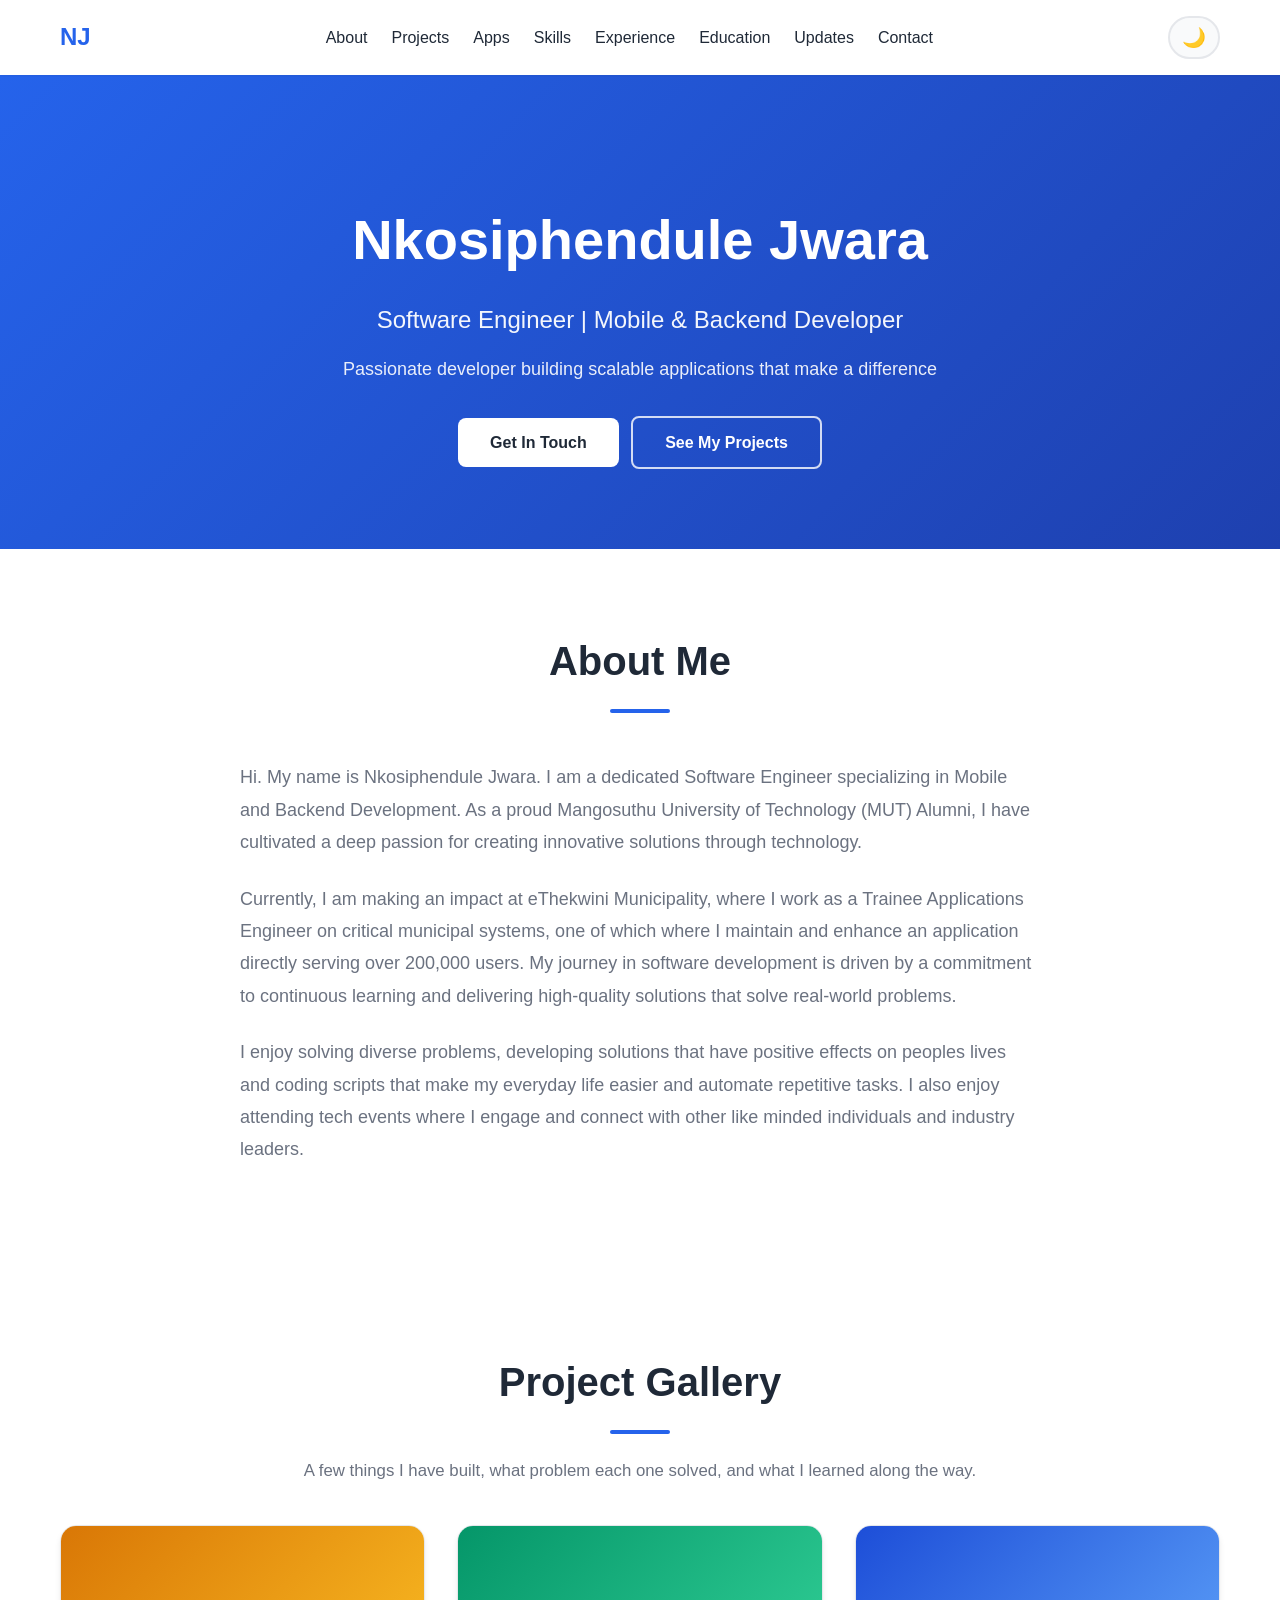
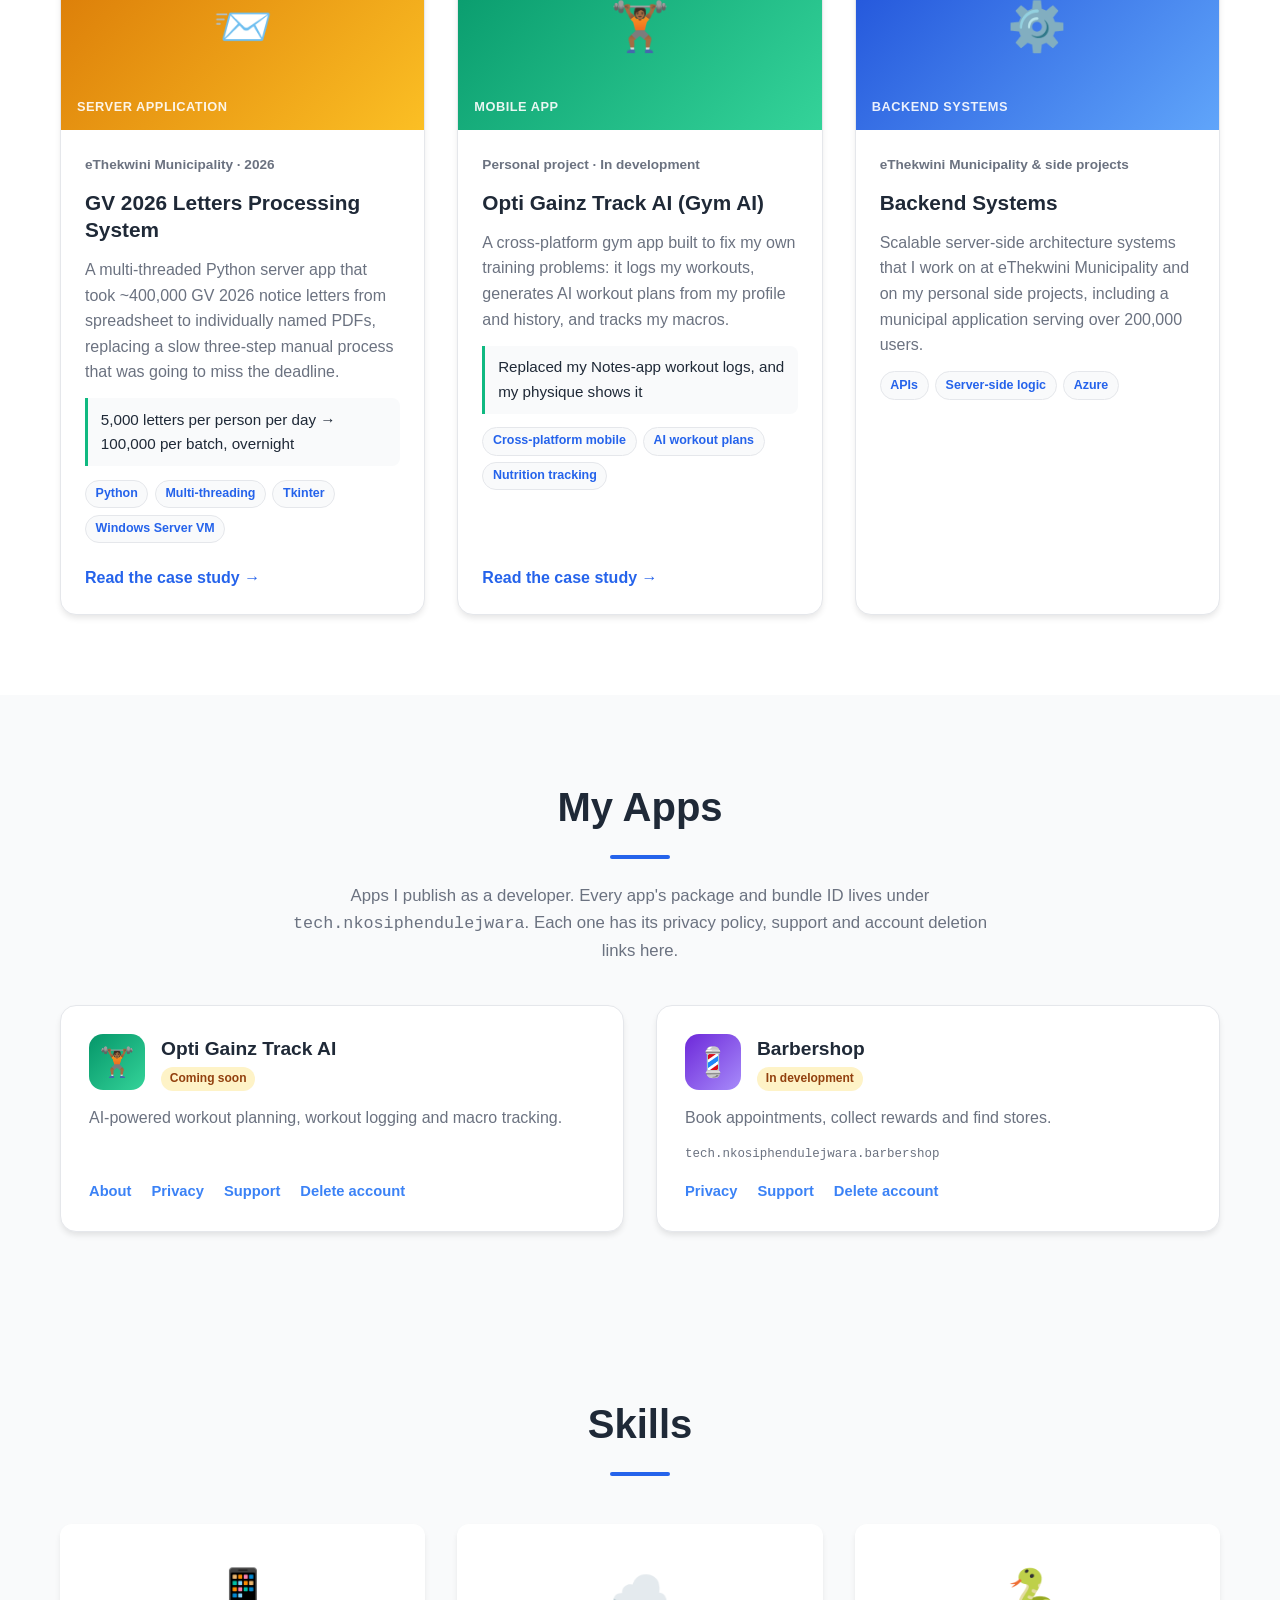
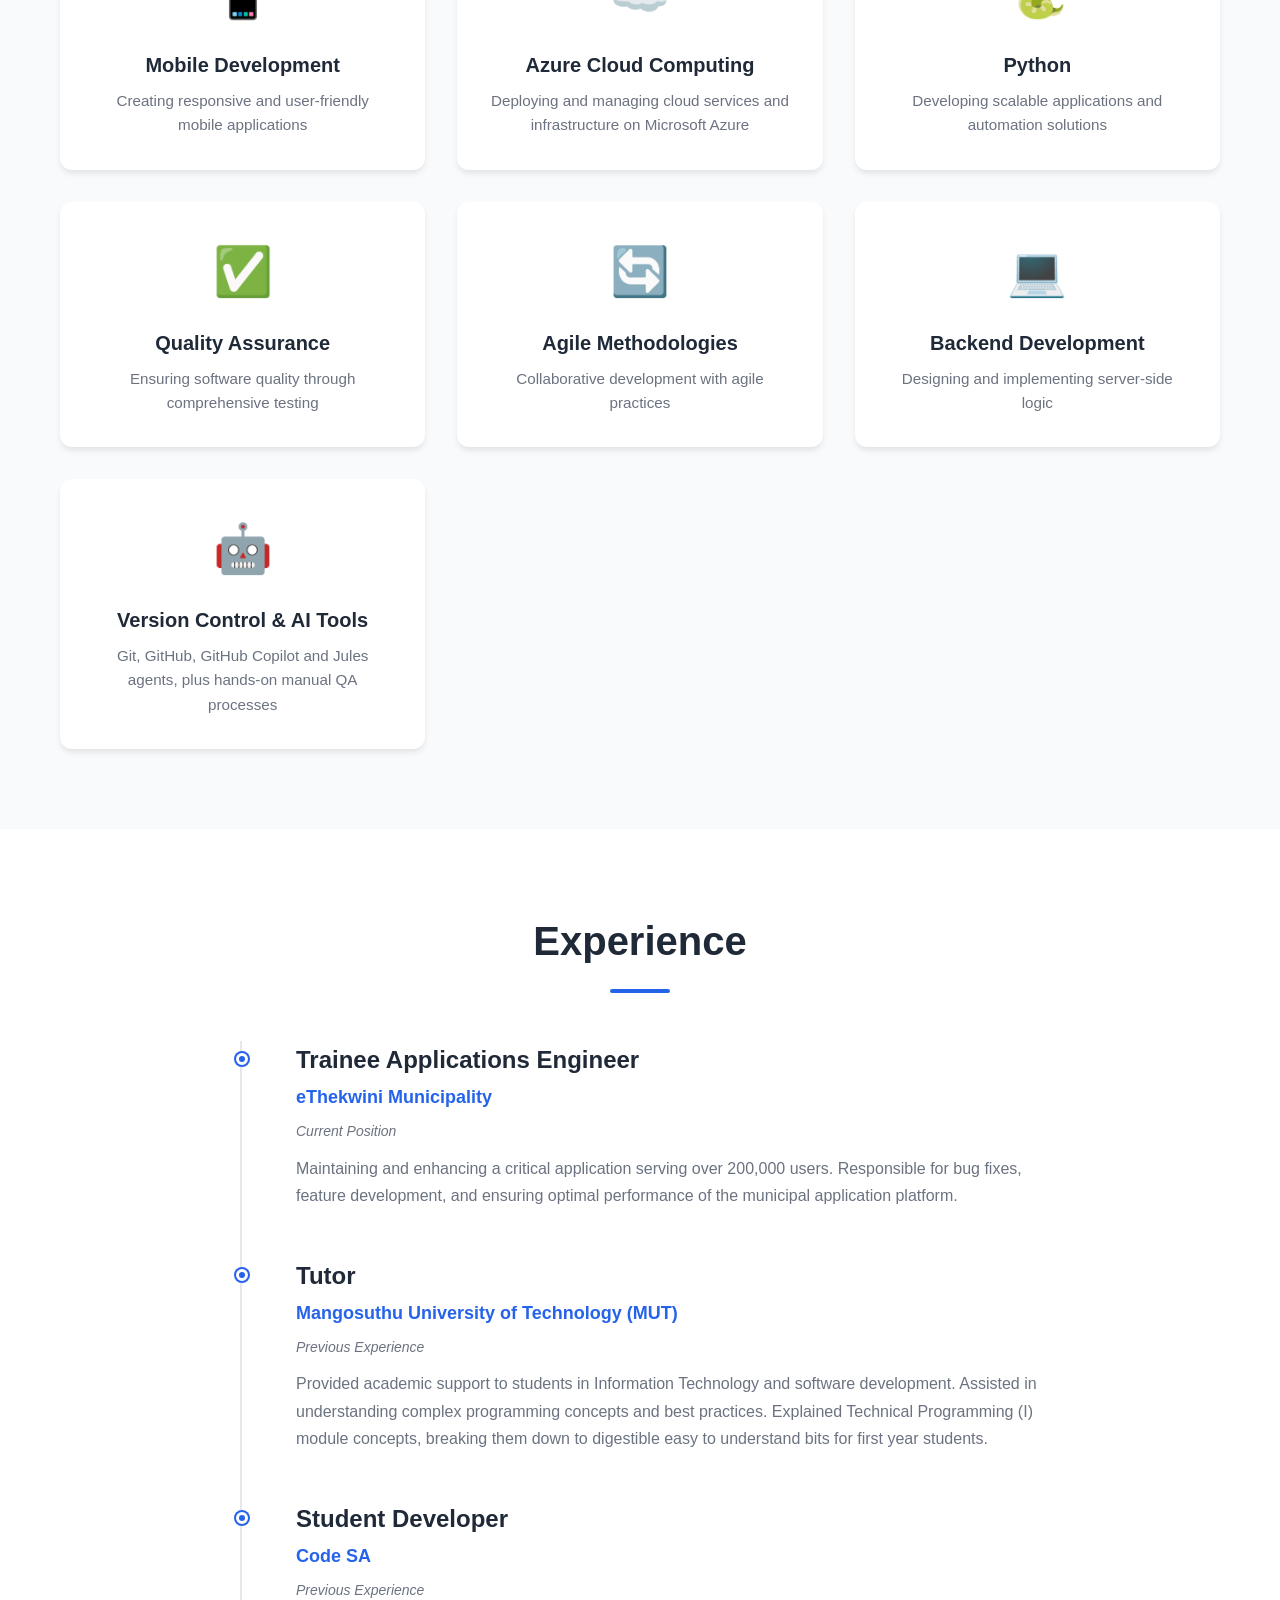
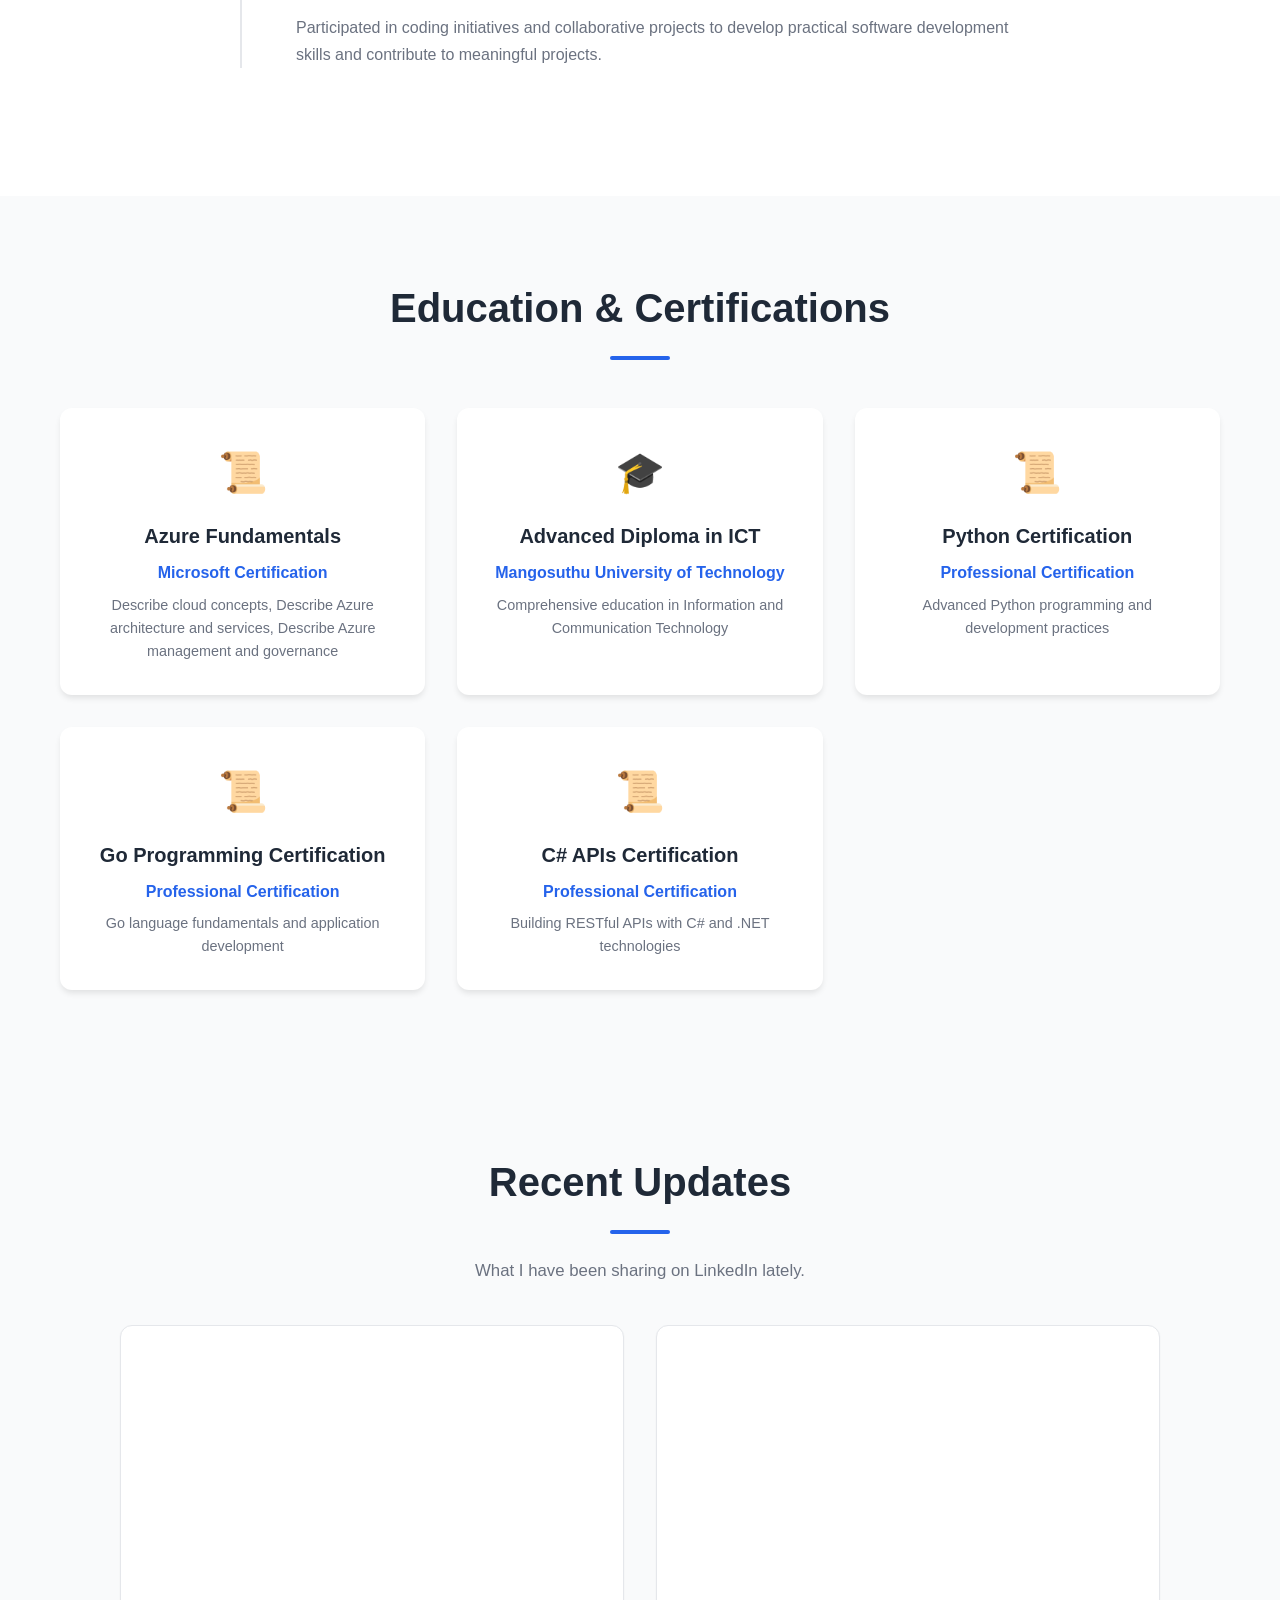
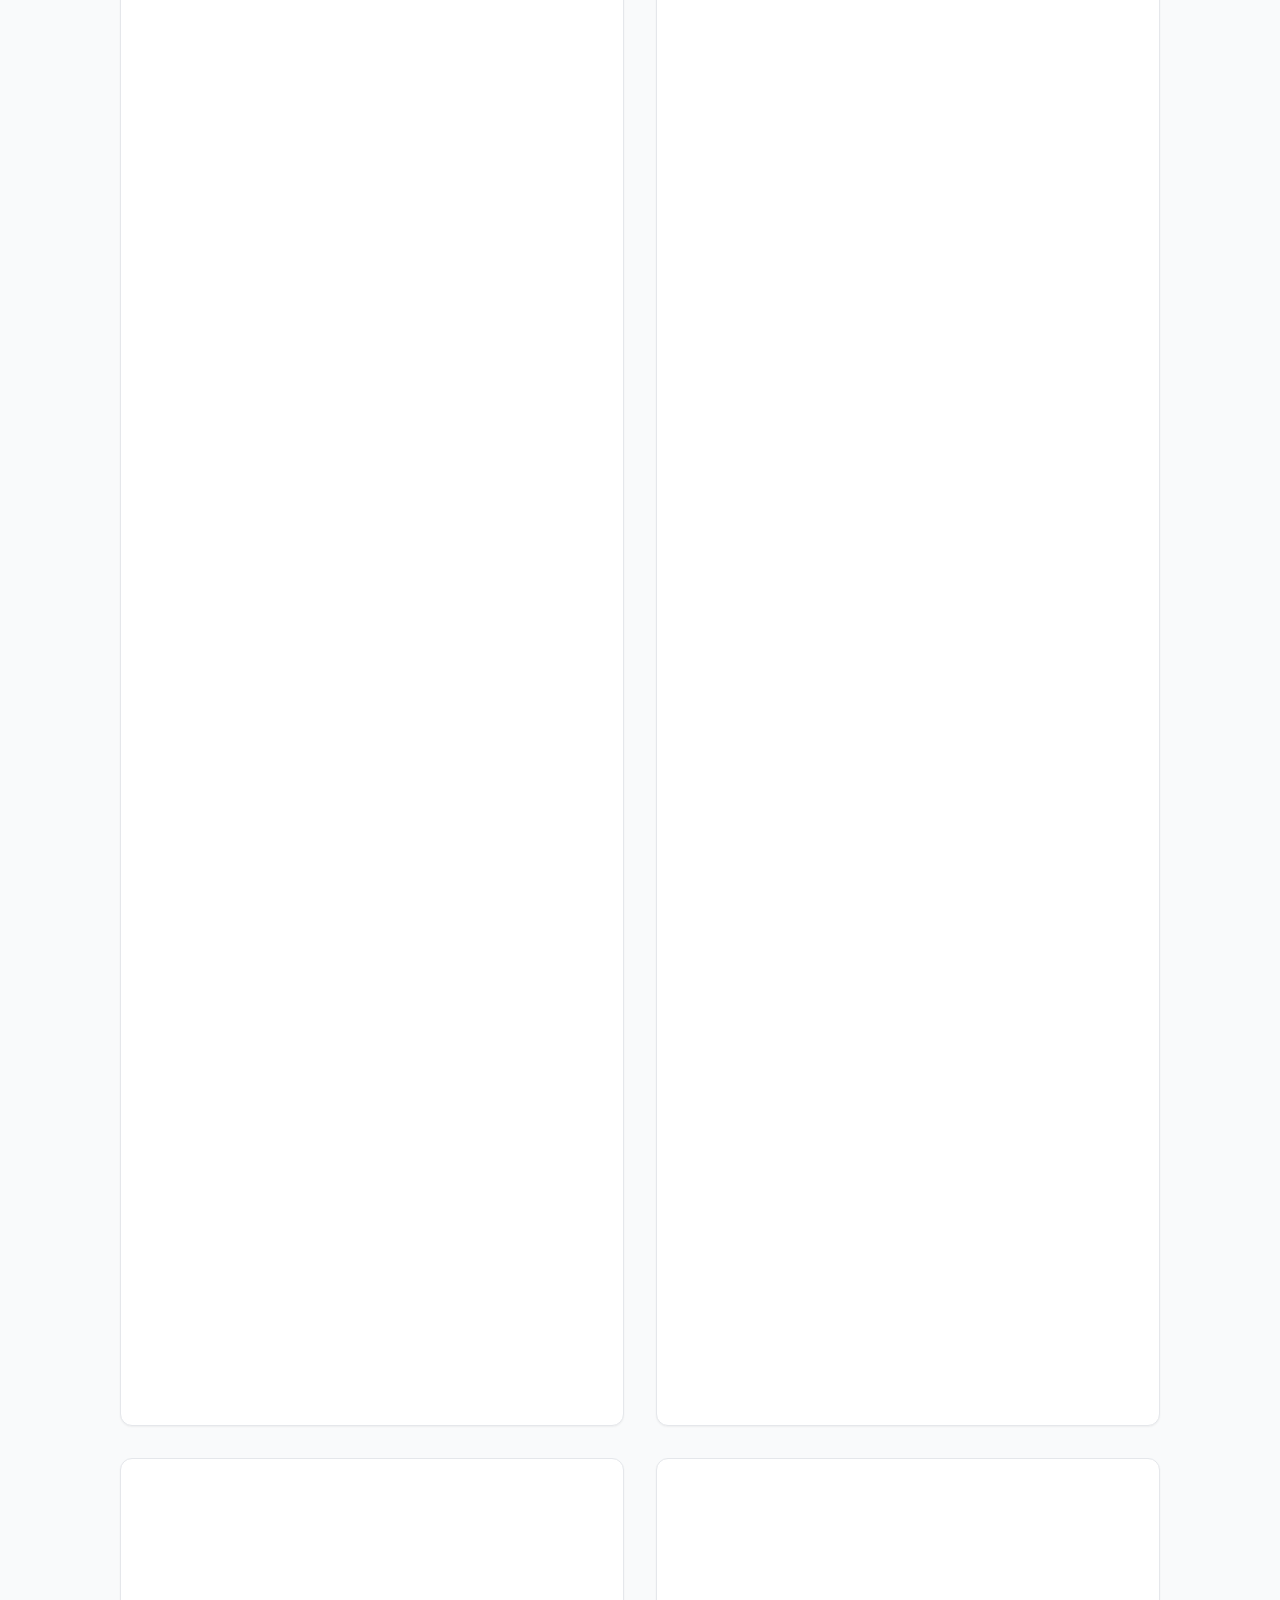
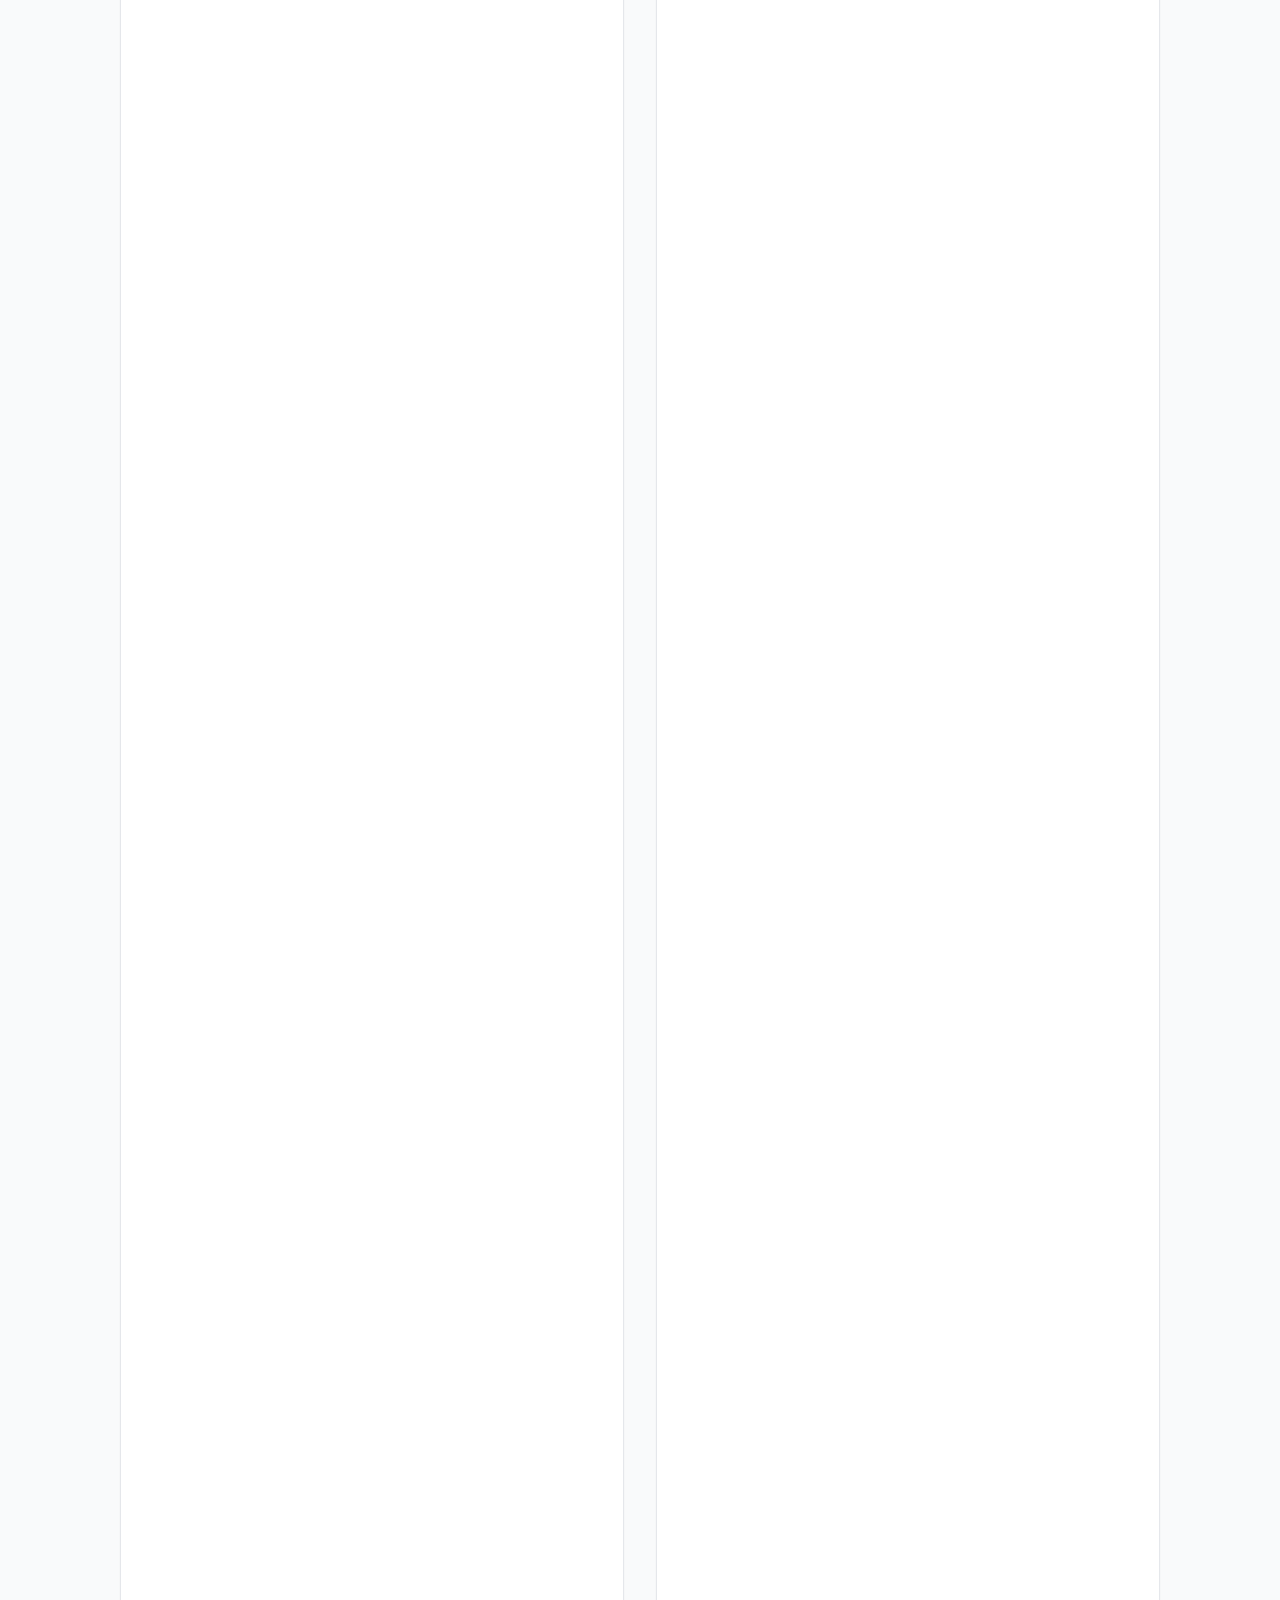
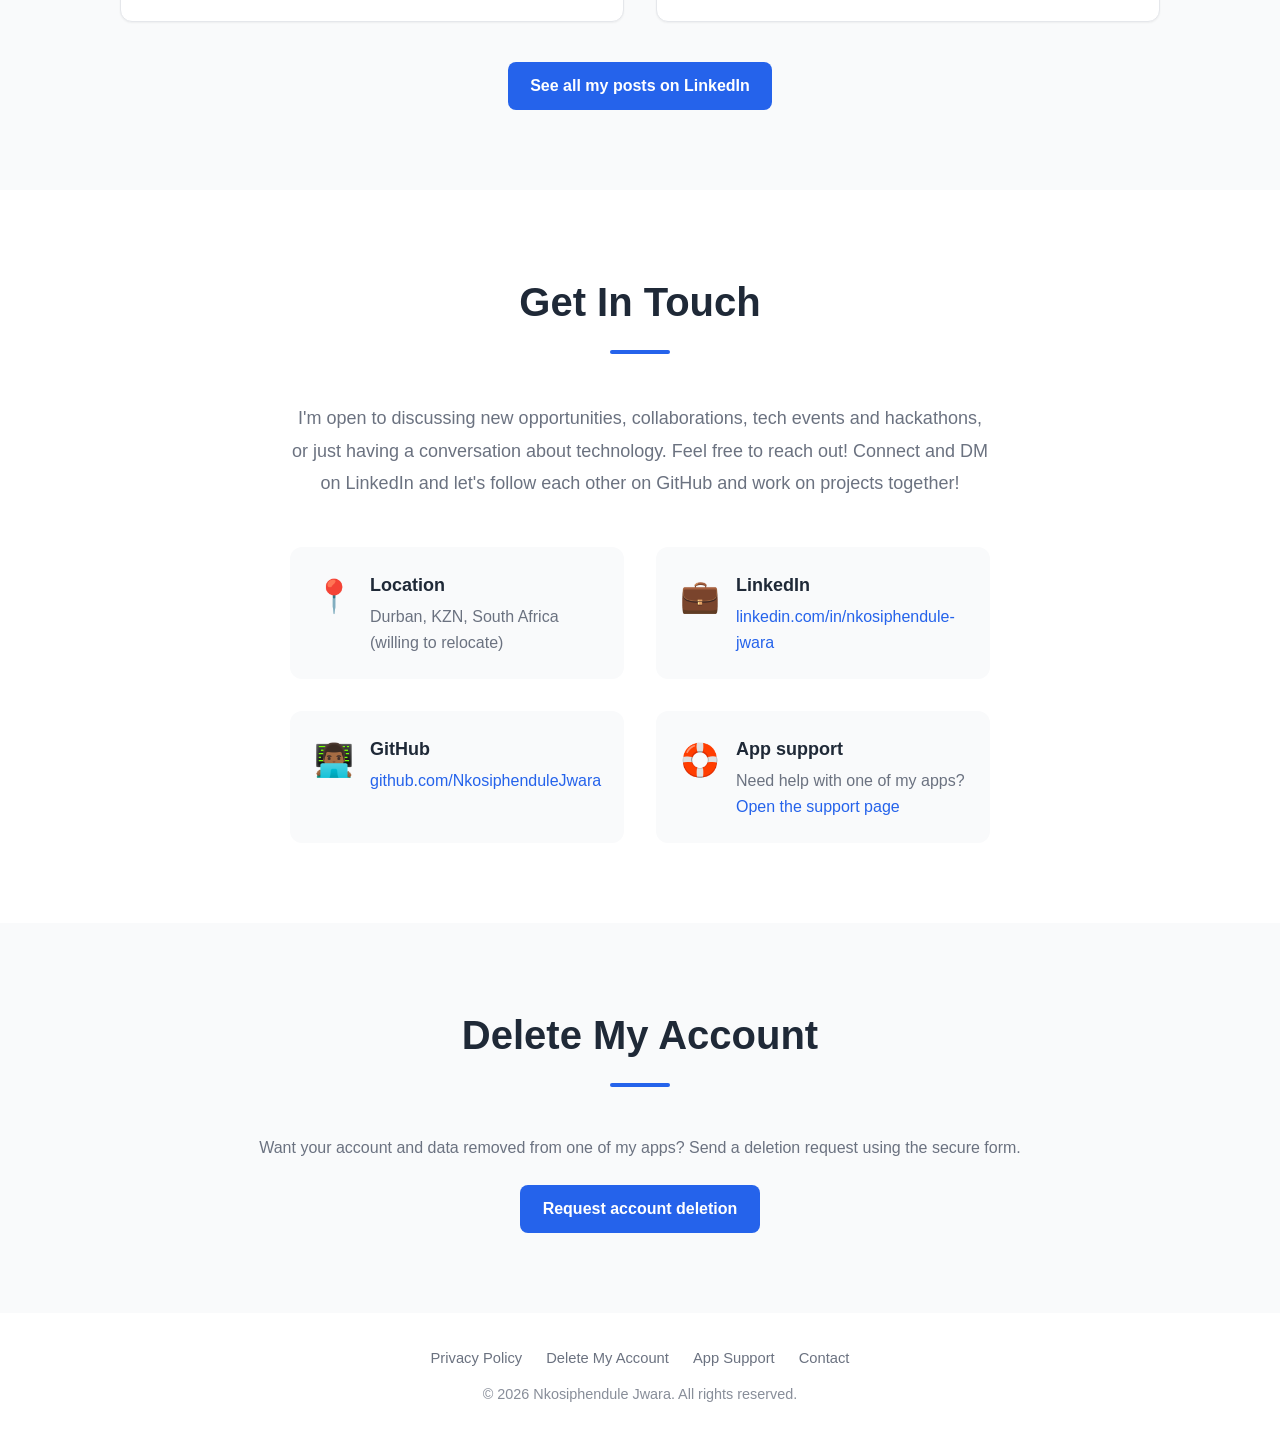
==== commit fbbc200c: "Fix GV letter count, support topic default, policy link, button and post height - GV 2026 letters: ~" ====
--- a/index.html
+++ b/index.html
@@ -130,7 +130,7 @@
                         <p class="project-meta">eThekwini Municipality · 2026</p>
                         <h3>GV 2026 Letters Processing System</h3>
                         <p>
-                            A multi-threaded Python server app that took ~600,000 GV 2026 notice letters from spreadsheet
+                            A multi-threaded Python server app that took ~400,000 GV 2026 notice letters from spreadsheet
                             to individually named PDFs, replacing a slow three-step manual process that was going to miss the deadline.
                         </p>
                         <p class="project-highlight">5,000 letters per person per day &rarr; 100,000 per batch, overnight</p>
--- a/styles.css
+++ b/styles.css
@@ -1135,6 +1135,7 @@
 .prose li p { margin: 0; }
 .prose strong { color: var(--text-dark); }
 .prose a { color: var(--primary-color); word-break: break-word; }
+.prose a.btn-solid { color: #fff; text-decoration: none; }
 
 .toc {
     background-color: var(--background-light);
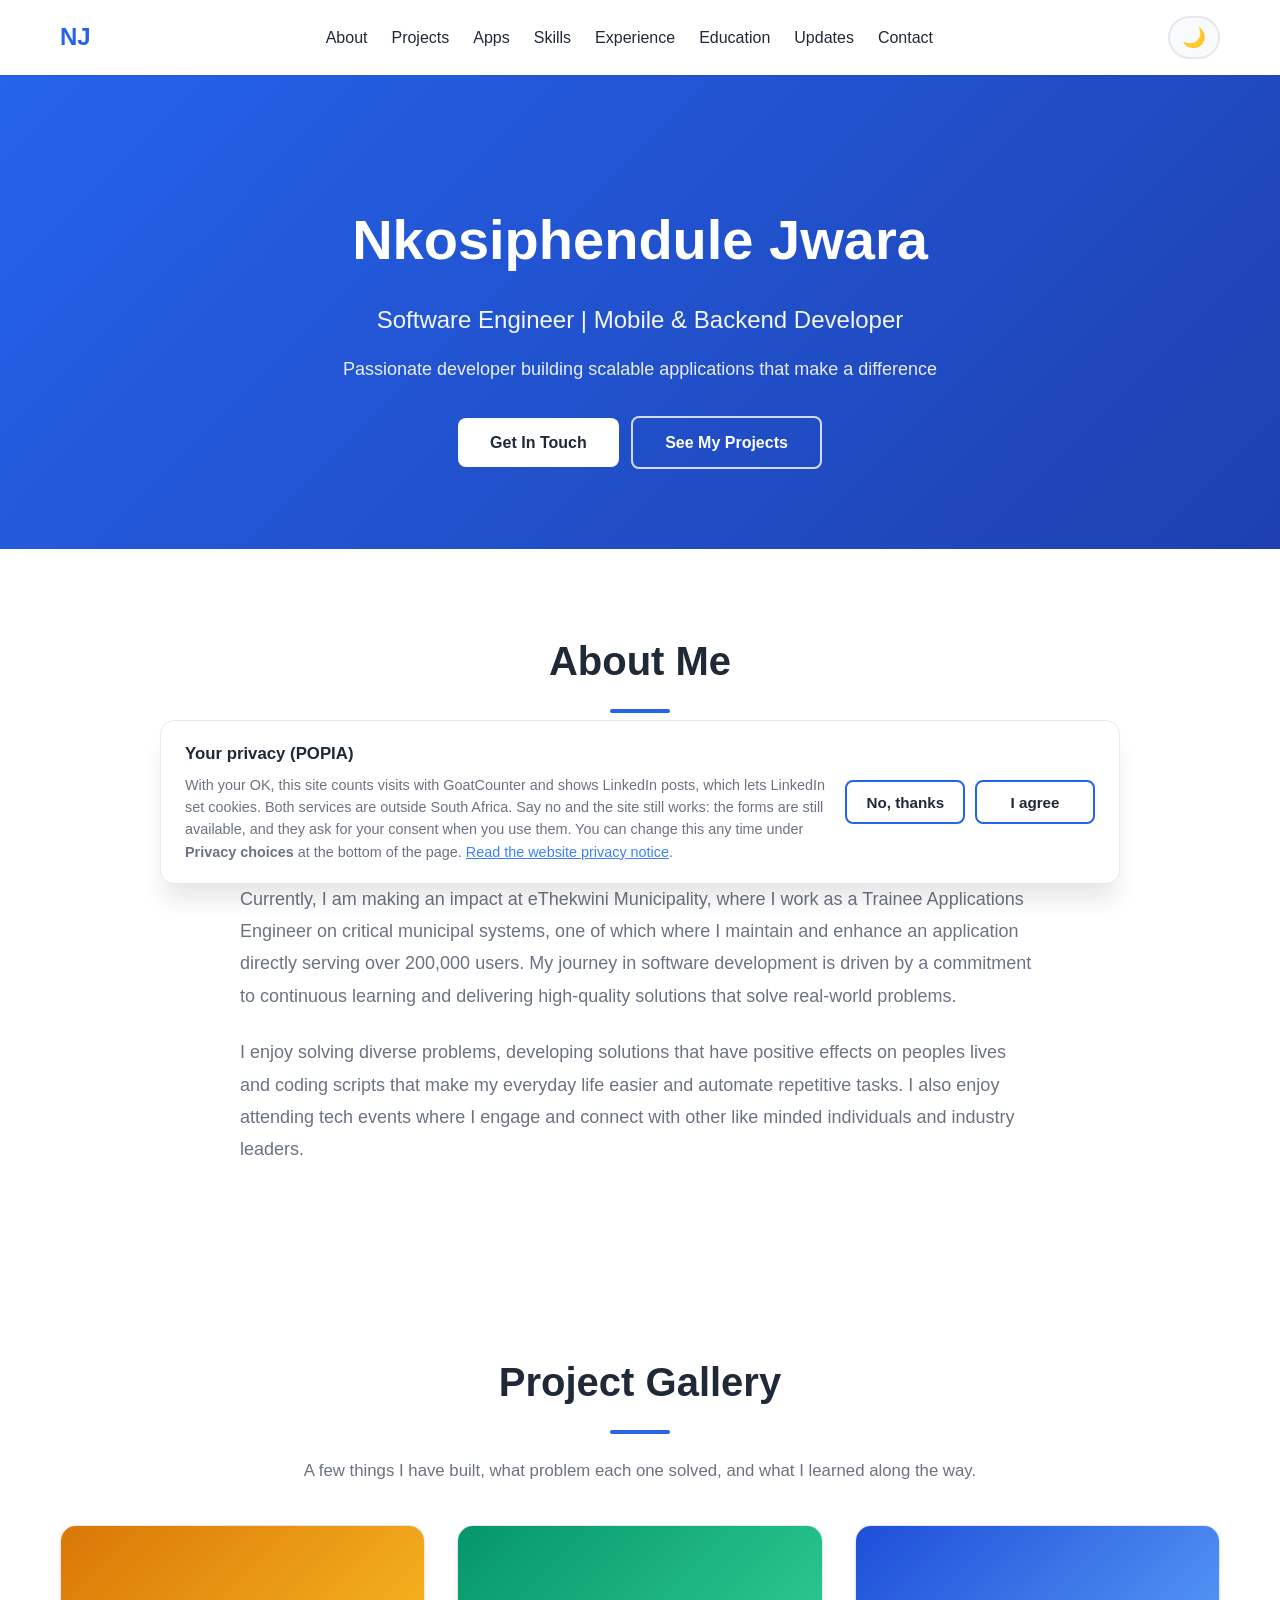
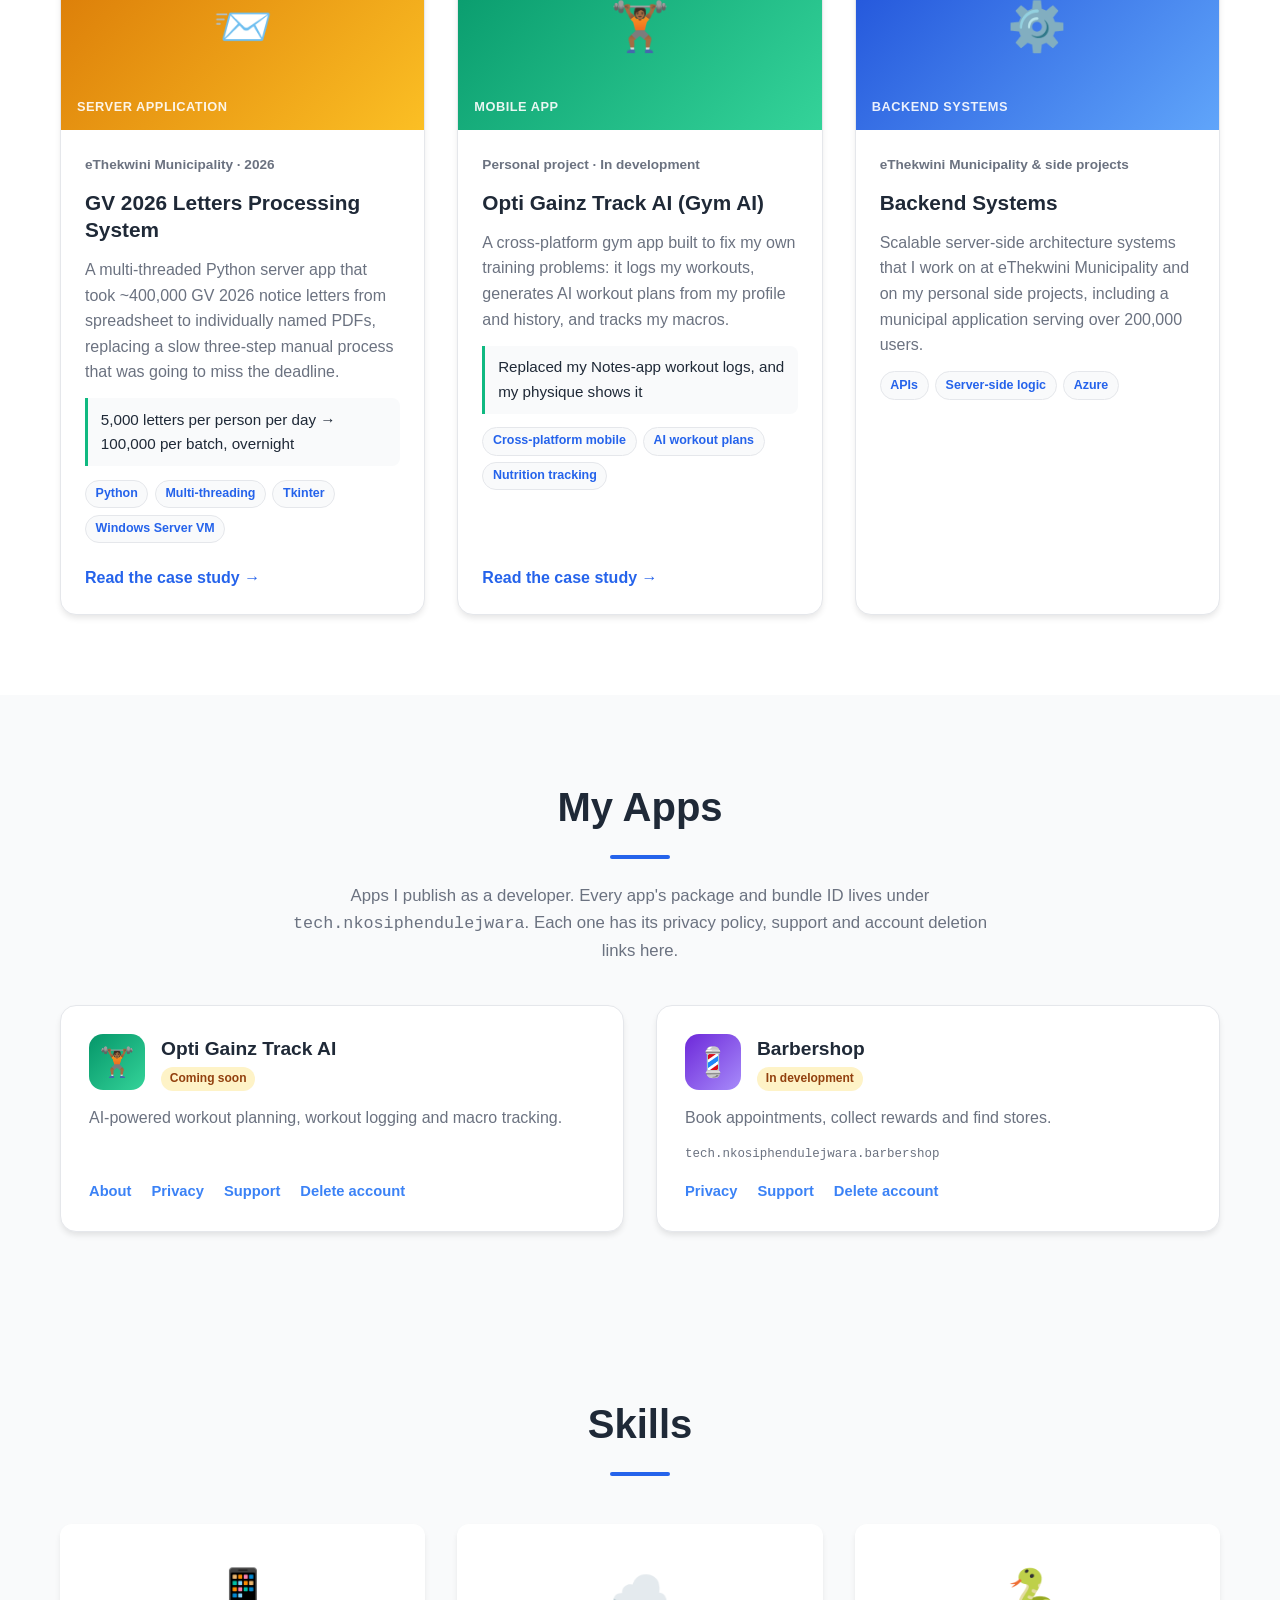
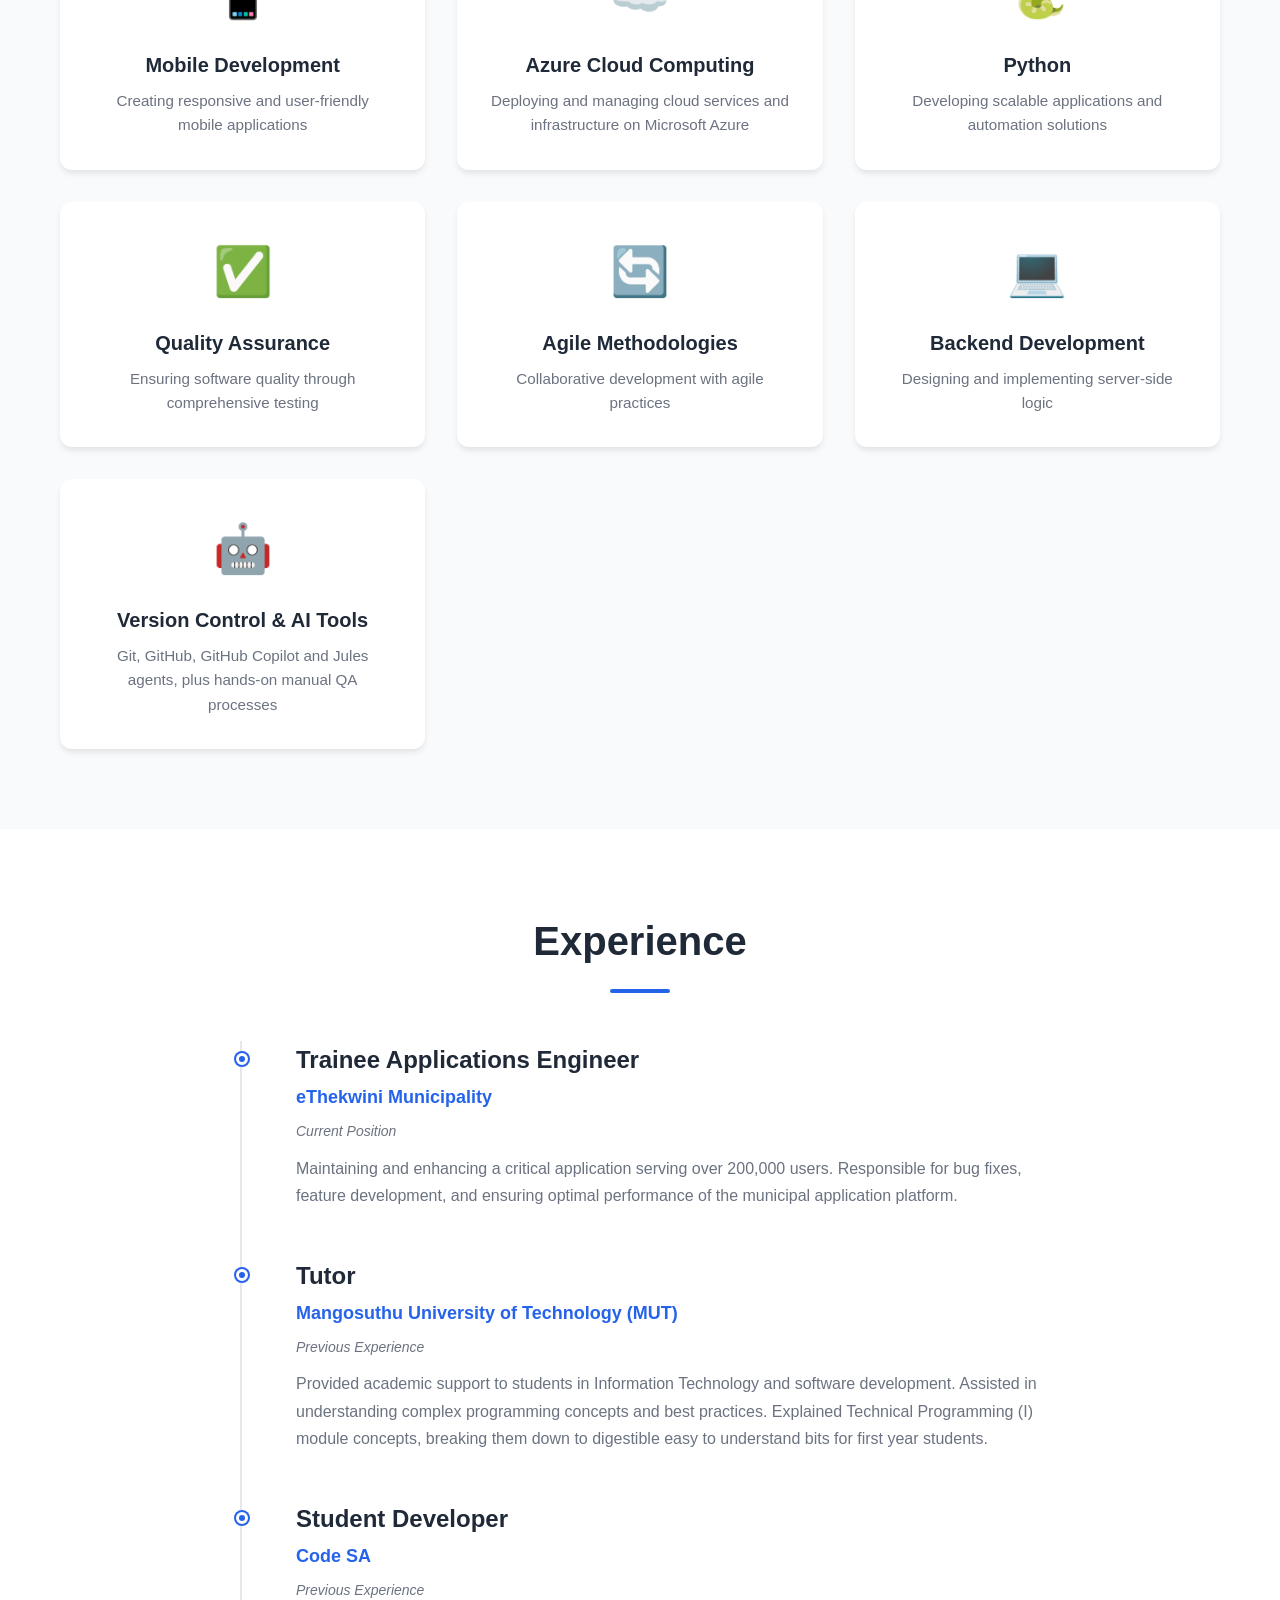
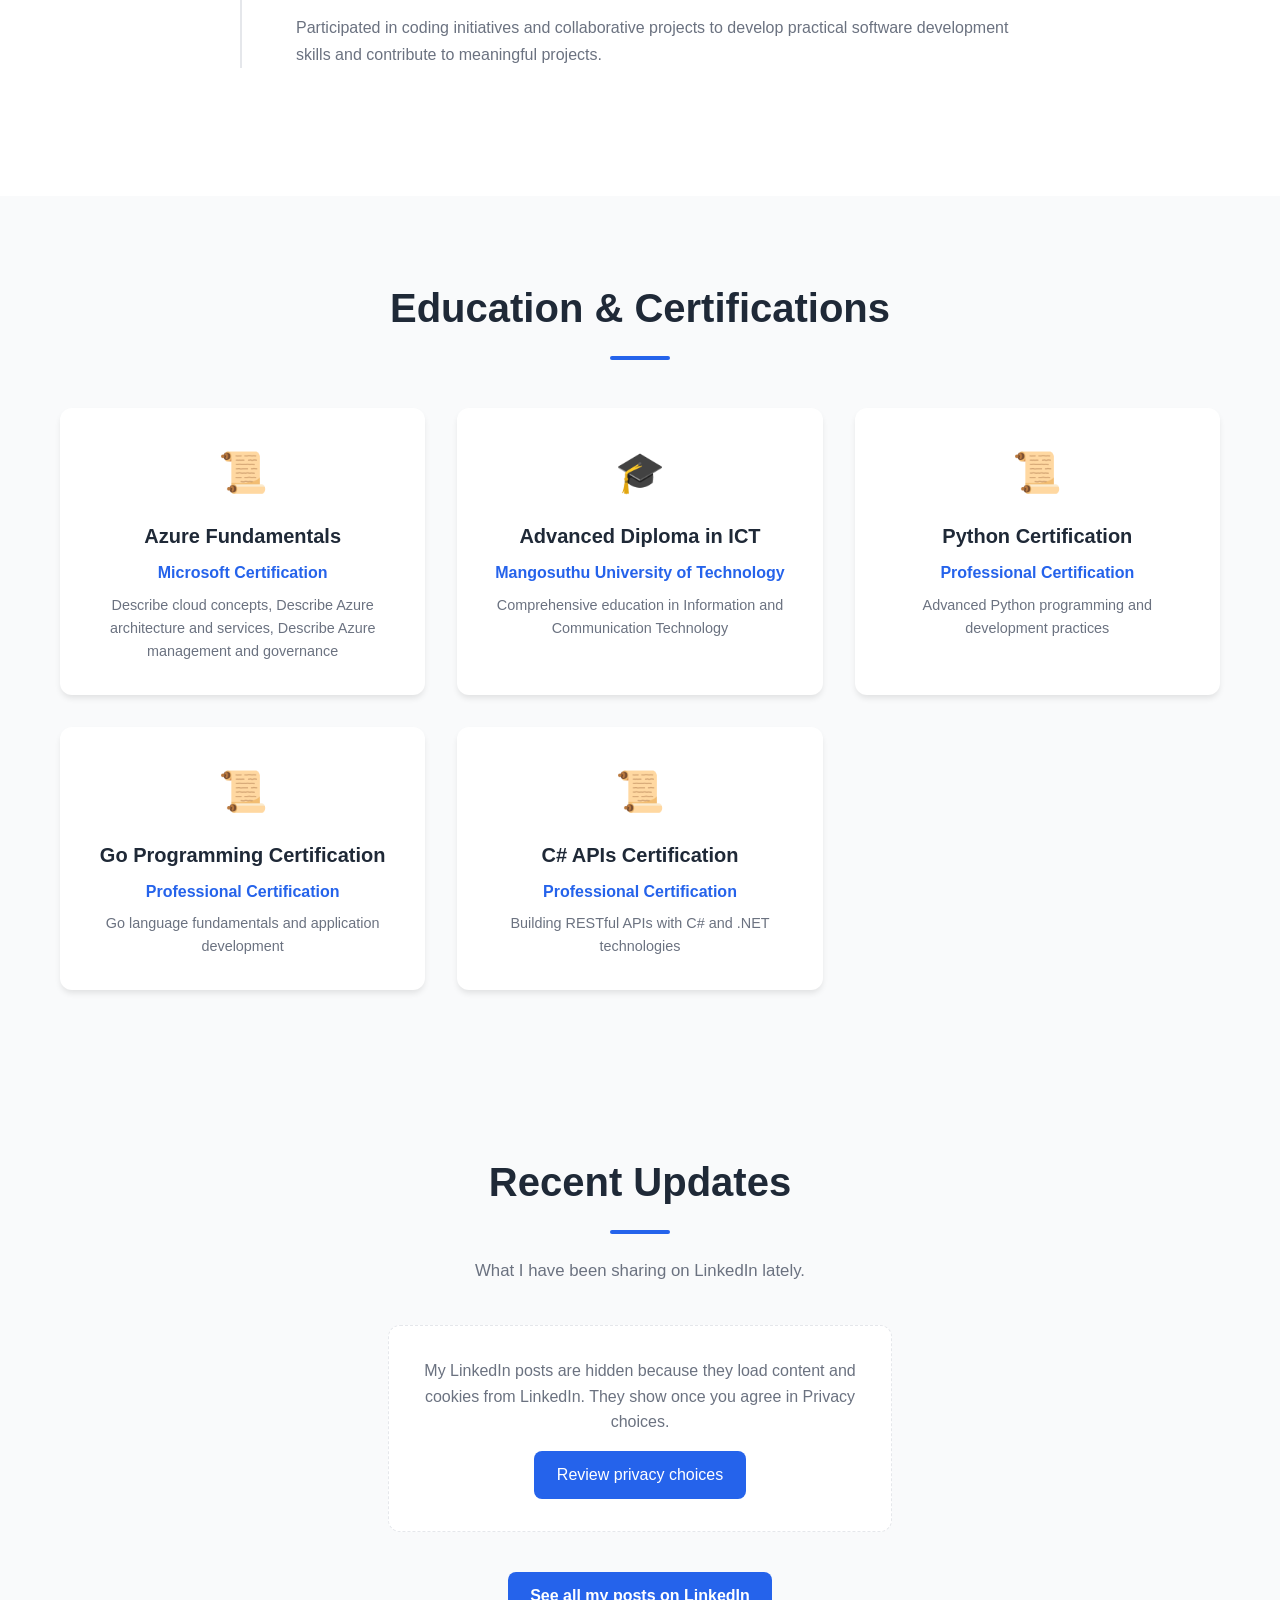
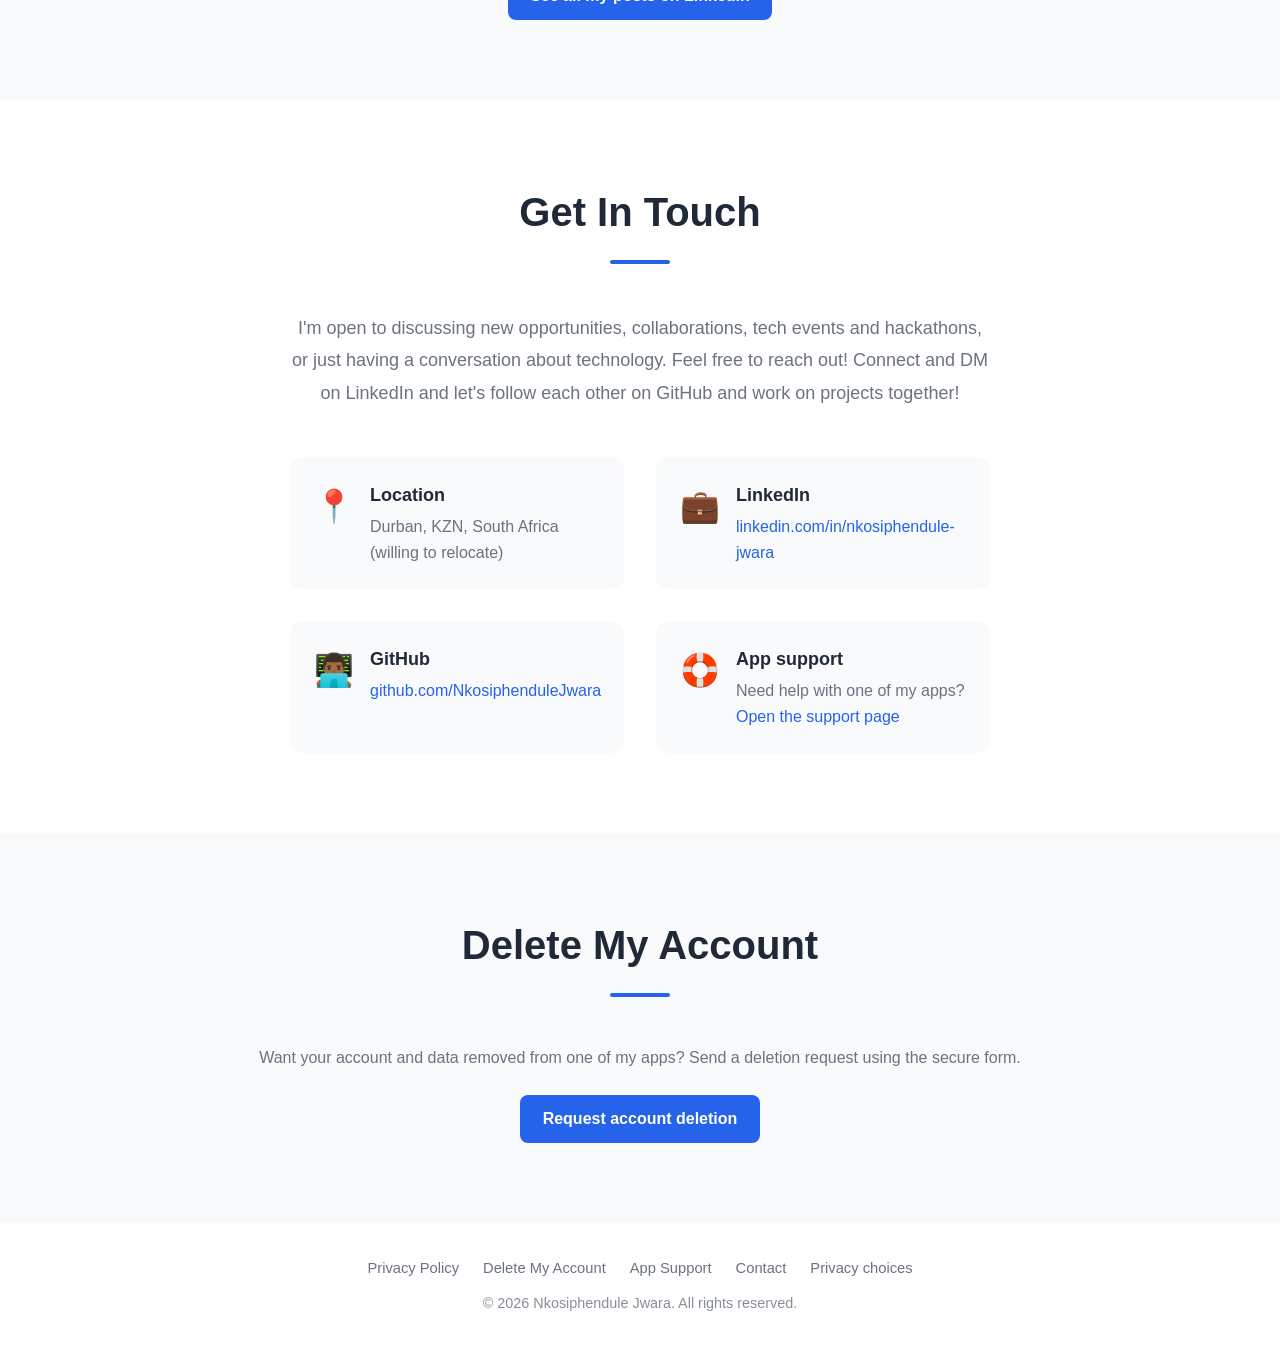
==== commit 1307fd67: "Add POPIA consent banner and website privacy notice - consent.js: banner with equal "No, thanks" / "" ====
--- a/index.html
+++ b/index.html
@@ -24,8 +24,6 @@
     <link rel="apple-touch-icon" sizes="180x180" href="/assets/img/apple-touch-icon.png">
 
     <script>try{var t=localStorage.getItem('theme');if(t==='dark'||(!t&&window.matchMedia('(prefers-color-scheme: dark)').matches))document.documentElement.classList.add('dark-mode')}catch(e){}</script>
-    <!-- GoatCounter analytics (privacy-friendly page view counts) -->
-    <script data-goatcounter="https://nkosiphendulejwara.goatcounter.com/count" async src="//gc.zgo.at/count.js"></script>
     <link rel="stylesheet" href="/styles.css">
 
     <script type="application/ld+json">
@@ -452,11 +450,13 @@
                 <li><a href="/delete-account/">Delete My Account</a></li>
                 <li><a href="/support/">App Support</a></li>
                 <li><a href="/#contact">Contact</a></li>
+                <li><button type="button" class="link-button" data-consent-open>Privacy choices</button></li>
             </ul>
             <p>&copy; <span data-year>2026</span> Nkosiphendule Jwara. All rights reserved.</p>
         </div>
     </footer>
 
+    <script src="/assets/js/consent.js"></script>
     <script src="/assets/js/site.js"></script>
     <script src="/assets/js/linkedin-posts.js"></script>
 </body>
--- a/styles.css
+++ b/styles.css
@@ -1329,3 +1329,136 @@
         scroll-behavior: auto !important;
     }
 }
+
+/* POPIA consent banner (assets/js/consent.js) */
+.consent-banner {
+    position: fixed;
+    left: 16px;
+    right: 16px;
+    bottom: 16px;
+    z-index: 1500;
+    max-width: 960px;
+    margin: 0 auto;
+    background-color: var(--background-white);
+    color: var(--text-dark);
+    border: 1px solid var(--border-color);
+    border-radius: 14px;
+    box-shadow: var(--shadow-xl);
+    padding: 1.25rem 1.5rem;
+}
+
+.consent-banner[hidden] {
+    display: none;
+}
+
+.consent-inner {
+    display: flex;
+    gap: 1.25rem;
+    align-items: center;
+}
+
+.consent-text h2 {
+    font-size: 1.05rem;
+    margin-bottom: 0.35rem;
+}
+
+.consent-text p {
+    font-size: 0.9rem;
+    color: var(--text-light);
+    line-height: 1.55;
+}
+
+.consent-text a {
+    color: var(--accent-color);
+}
+
+.consent-actions {
+    display: flex;
+    gap: 0.6rem;
+    flex-shrink: 0;
+}
+
+/* Both choices look the same so neither is nudged (consent must be voluntary). */
+.consent-btn {
+    min-width: 120px;
+    padding: 0.7rem 1rem;
+    border-radius: 8px;
+    border: 2px solid var(--primary-color);
+    background-color: var(--background-white);
+    color: var(--text-dark);
+    font-weight: 600;
+    font-size: 0.95rem;
+    cursor: pointer;
+}
+
+.consent-btn:hover,
+.consent-btn[aria-pressed="true"] {
+    background-color: var(--primary-color);
+    color: #fff;
+}
+
+.footer-links button.link-button {
+    background: none;
+    border: 0;
+    padding: 0;
+    font: inherit;
+    font-size: 0.92rem;
+    color: var(--text-light);
+    cursor: pointer;
+}
+
+.footer-links button.link-button:hover {
+    color: var(--primary-color);
+    text-decoration: underline;
+}
+
+.consent-placeholder {
+    max-width: 640px;
+    margin: 0 auto;
+    text-align: center;
+    padding: 2rem 1.5rem;
+    border: 1px dashed var(--border-color);
+    border-radius: 12px;
+    background-color: var(--background-white);
+    color: var(--text-light);
+}
+
+.consent-placeholder p {
+    margin-bottom: 1rem;
+}
+
+.consent-placeholder button {
+    border: 0;
+    cursor: pointer;
+    font: inherit;
+}
+
+.captcha-placeholder {
+    font-size: 0.88rem;
+    color: var(--text-light);
+    padding: 0.75rem 0;
+}
+
+@media (max-width: 768px) {
+    .consent-inner {
+        flex-direction: column;
+        align-items: stretch;
+    }
+
+    .consent-actions .consent-btn {
+        flex: 1;
+    }
+}
+
+.checkbox-group a {
+    color: var(--accent-color);
+}
+
+.link-inline {
+    background: none;
+    border: 0;
+    padding: 0;
+    font: inherit;
+    cursor: pointer;
+    text-decoration: underline;
+}
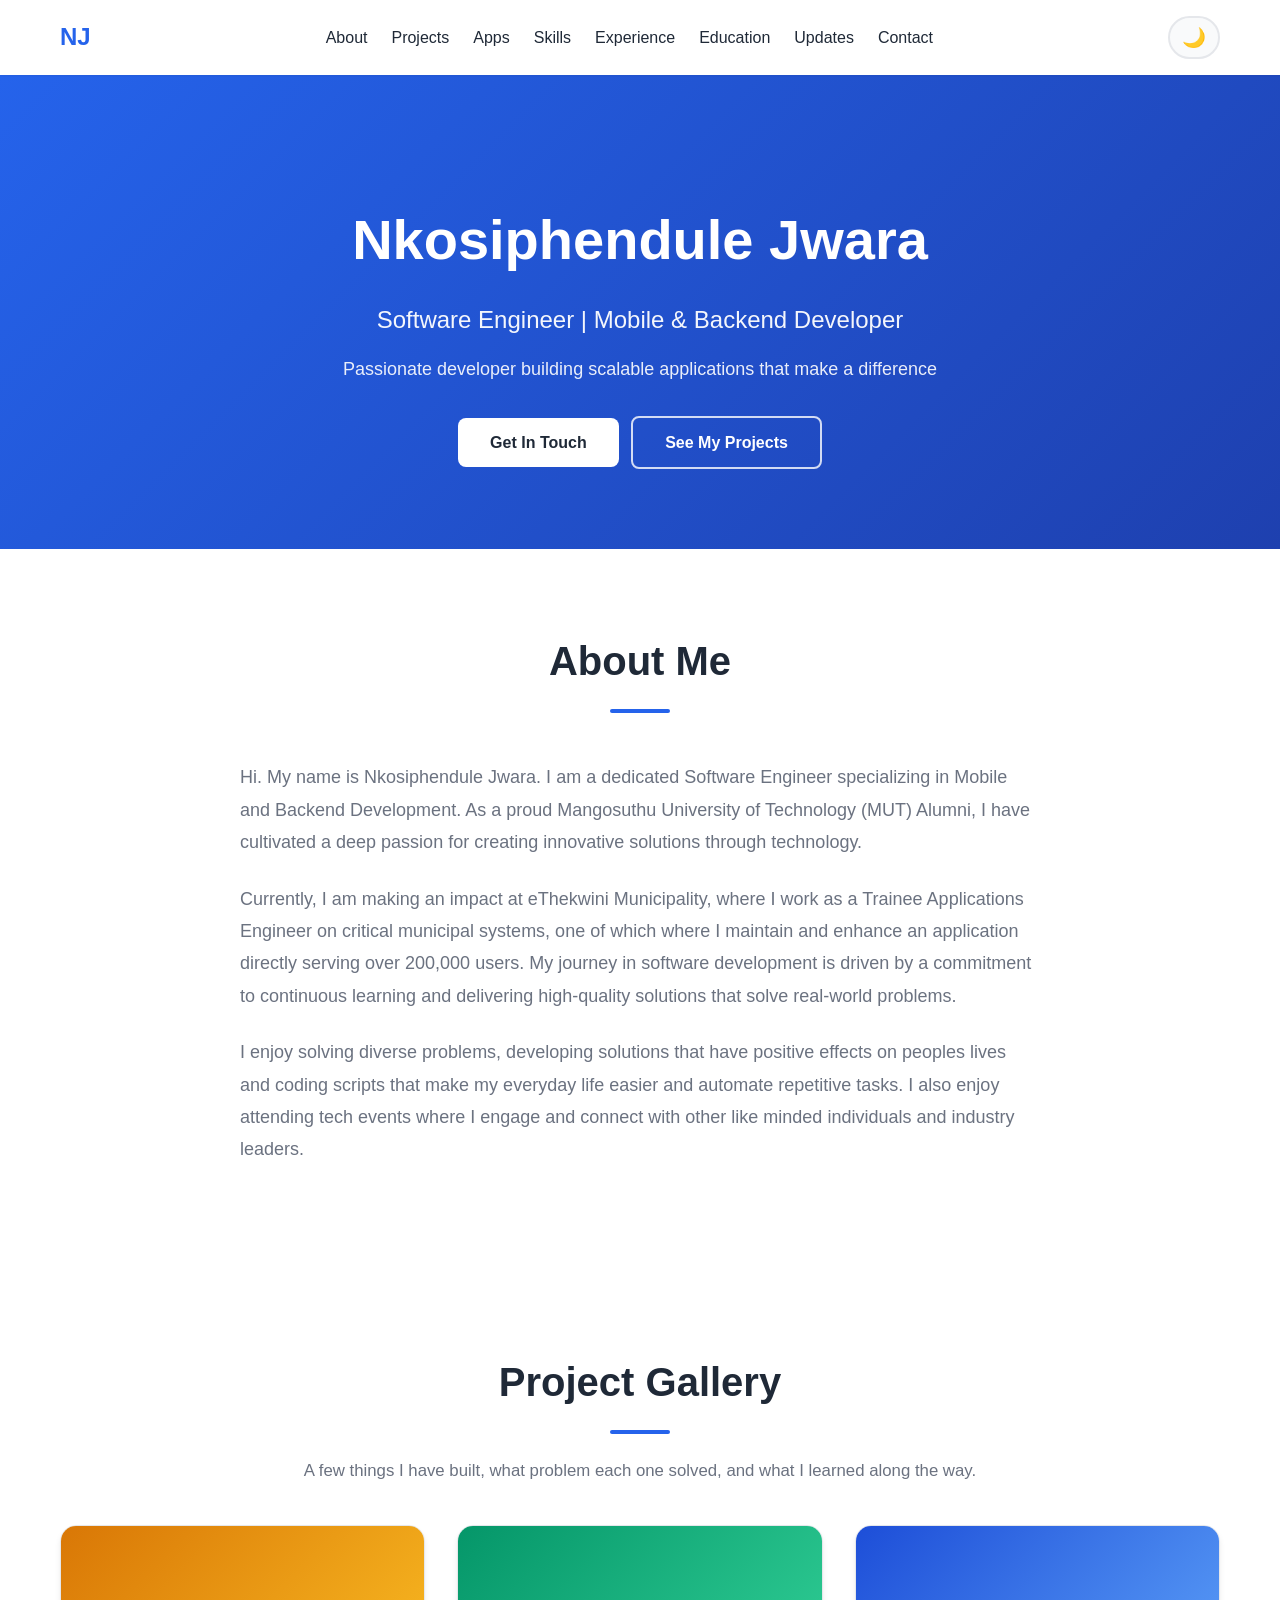
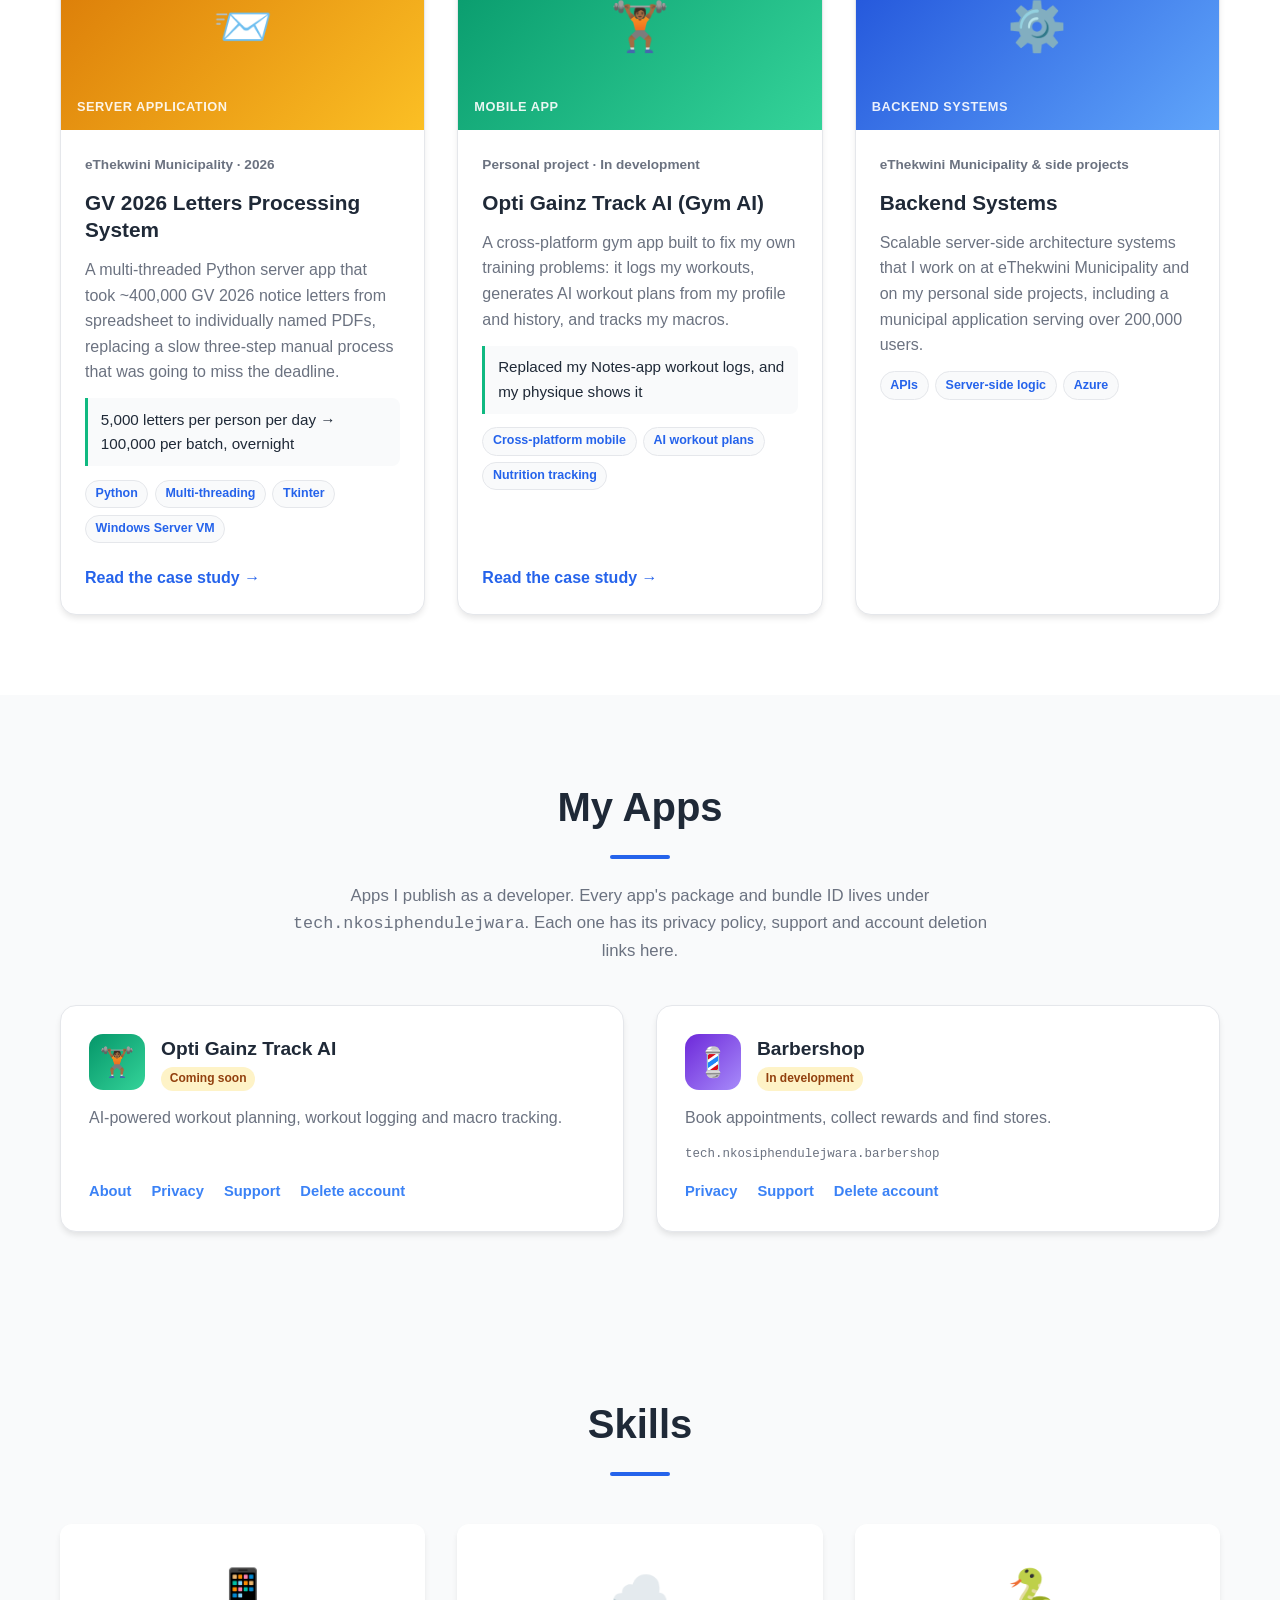
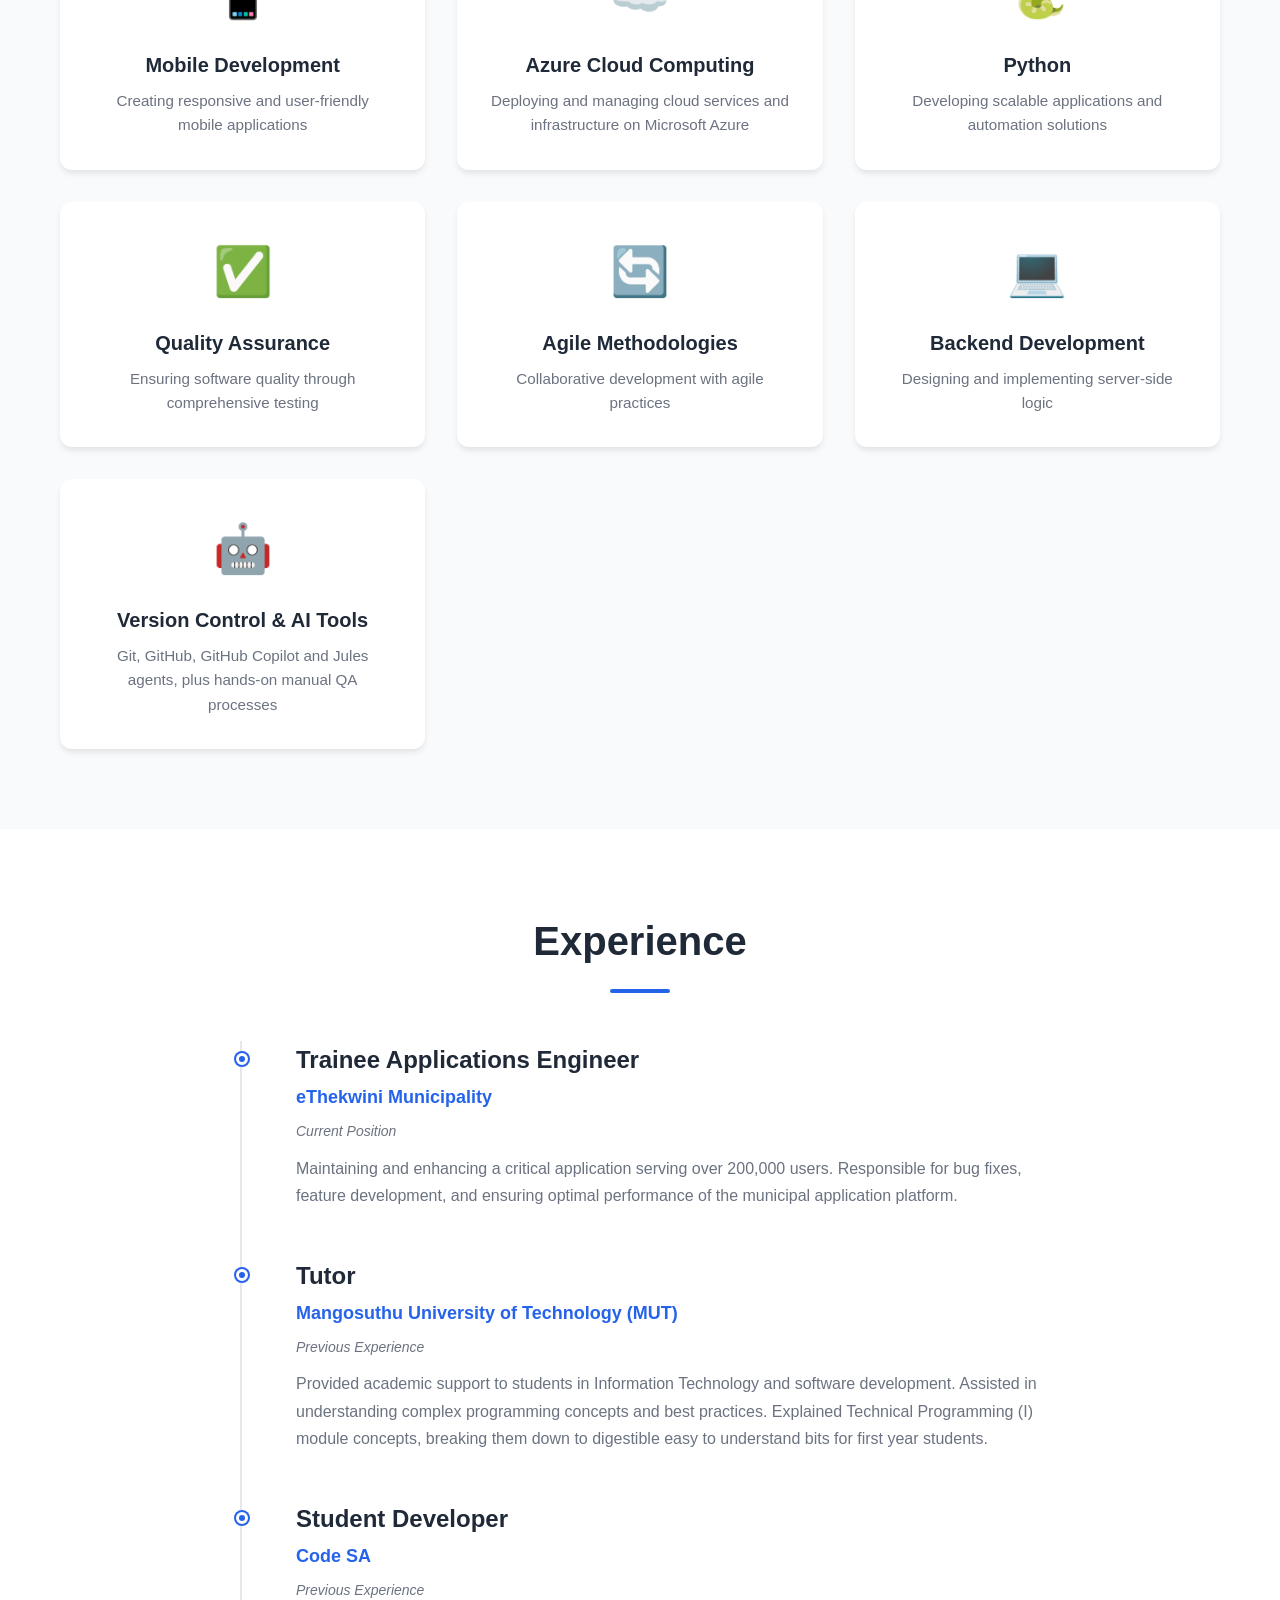
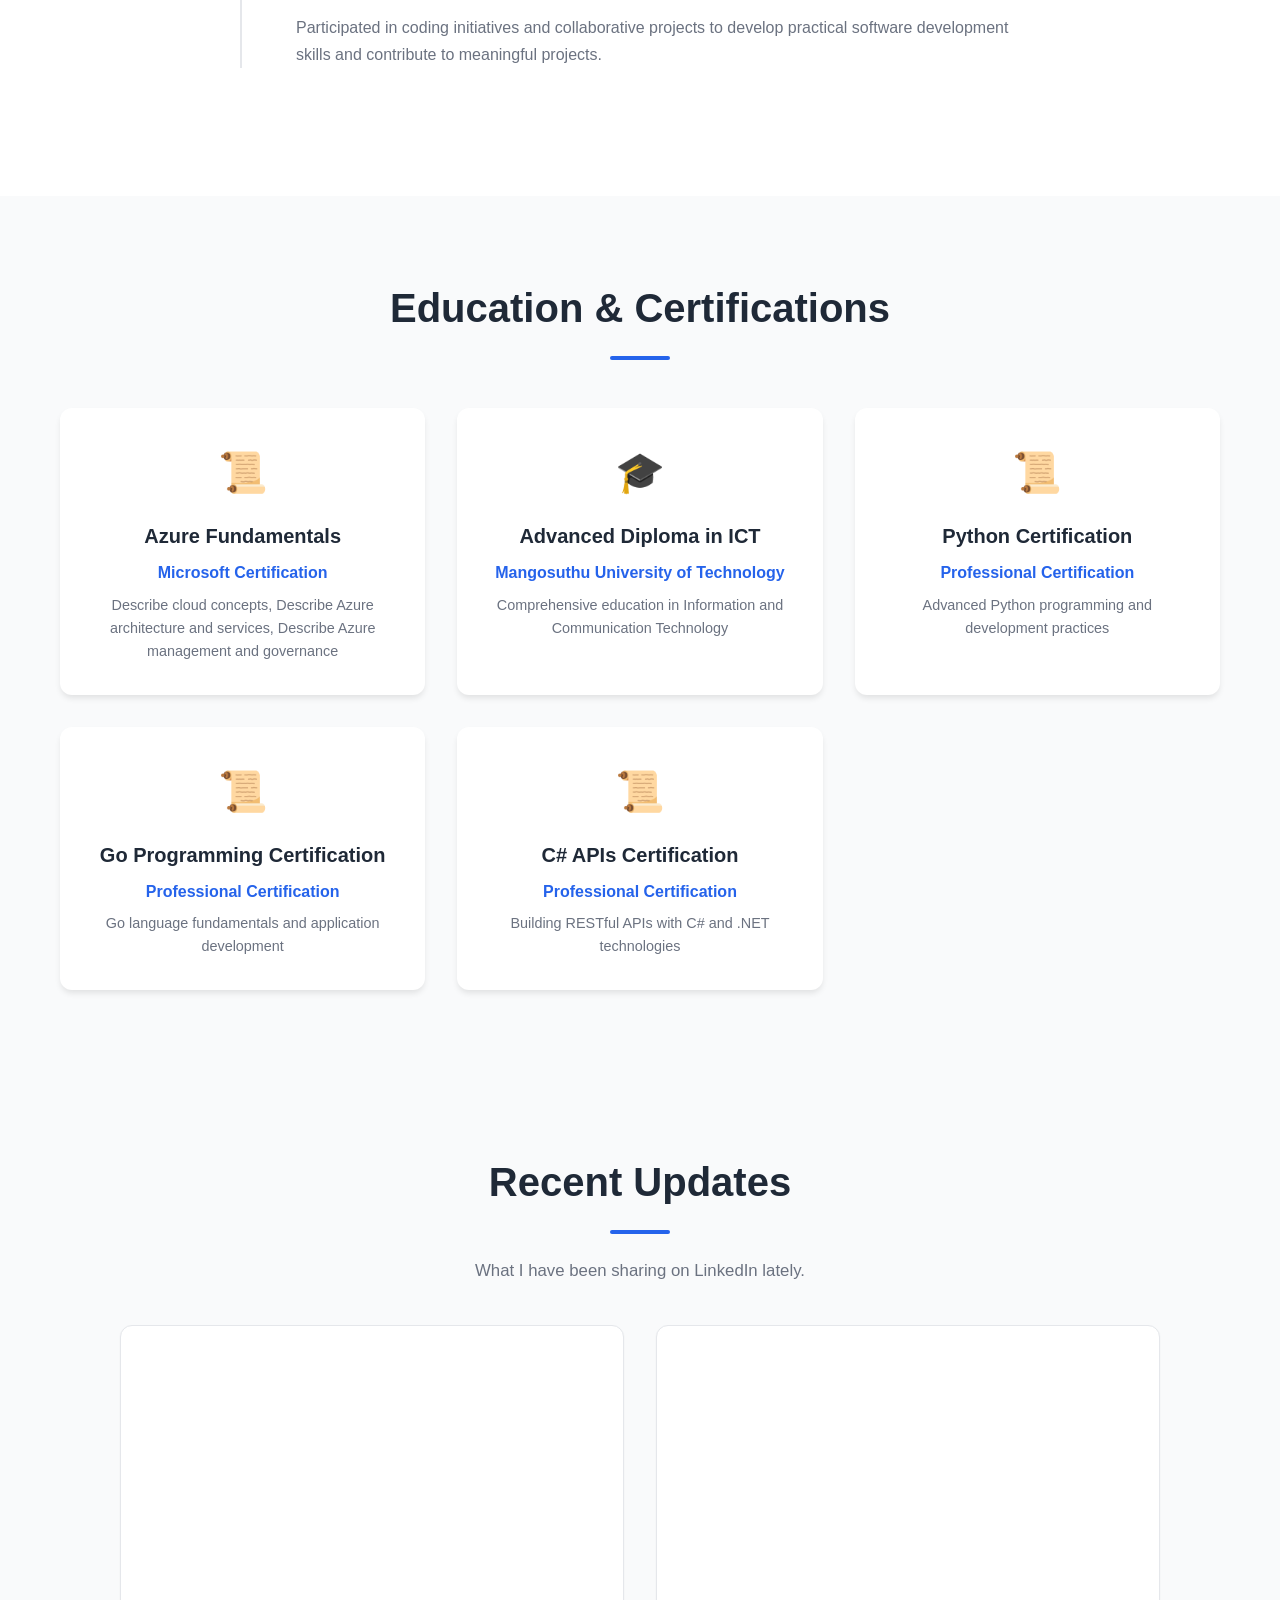
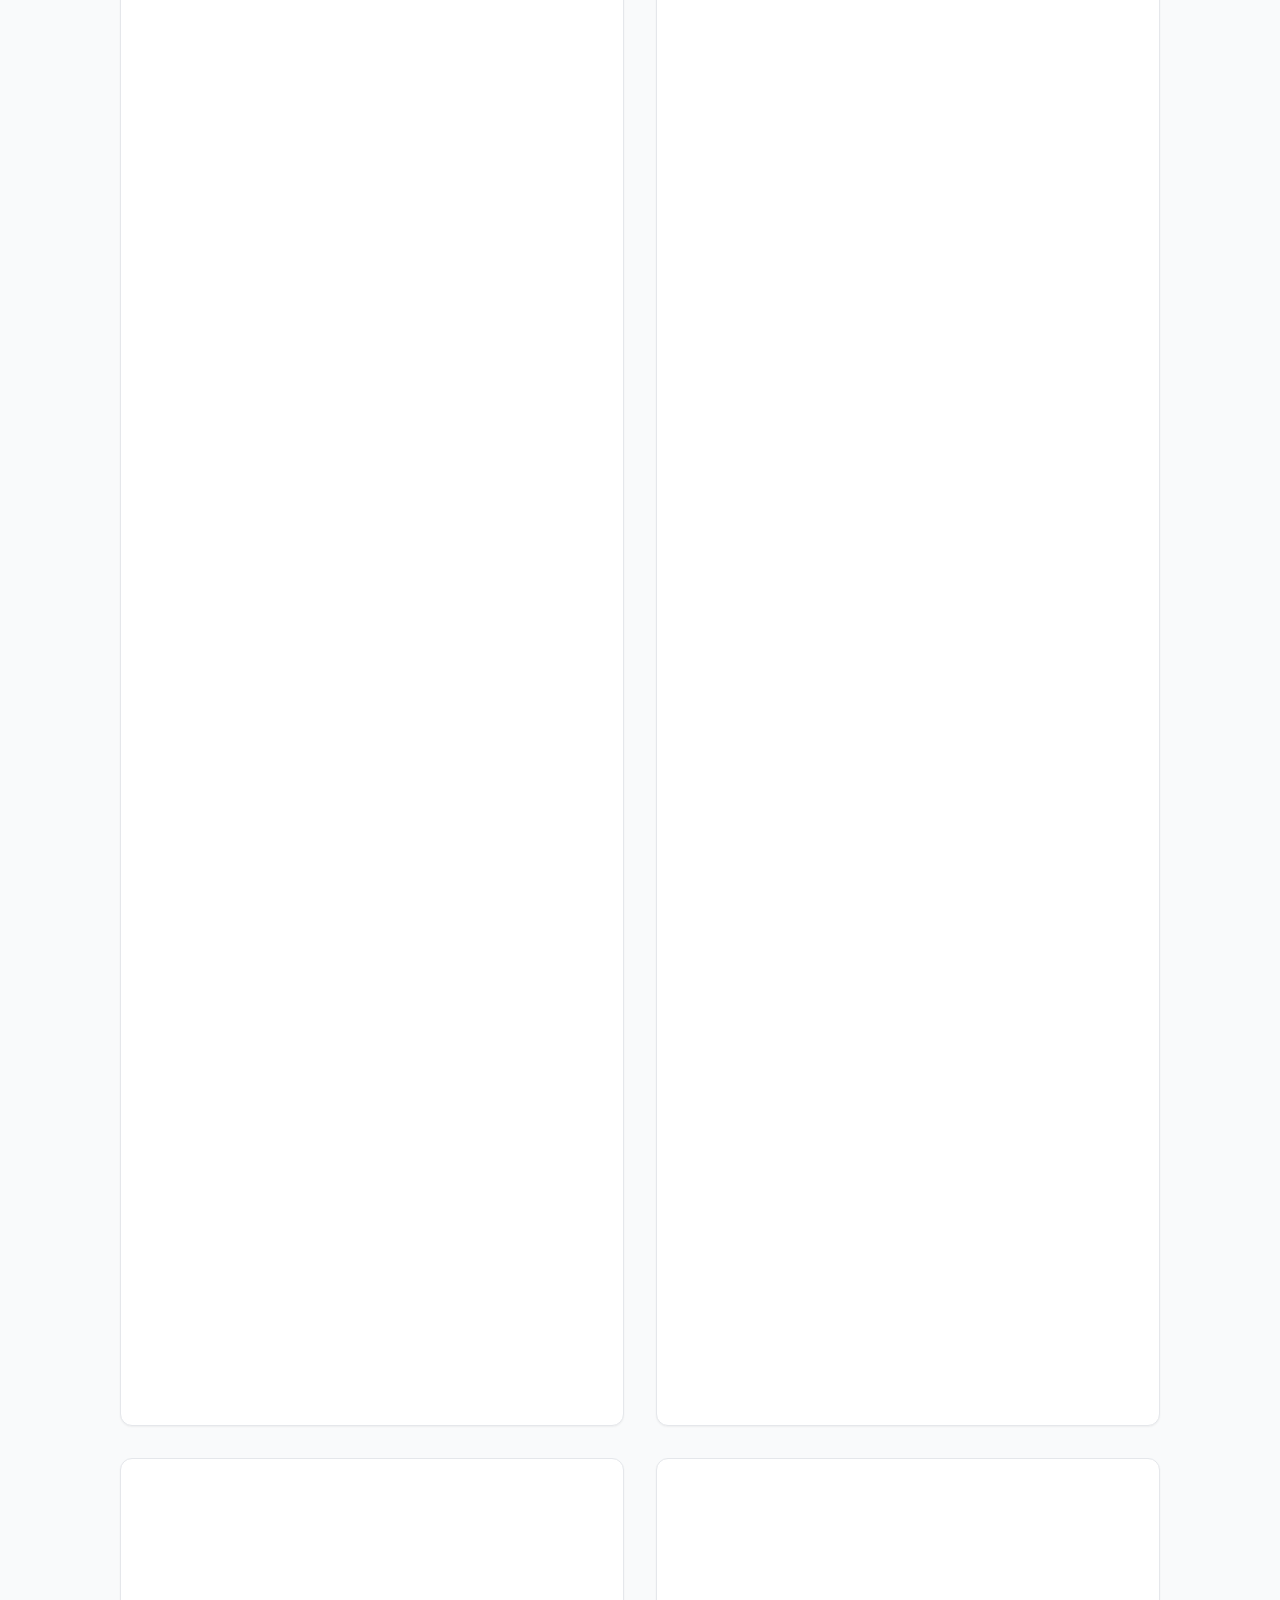
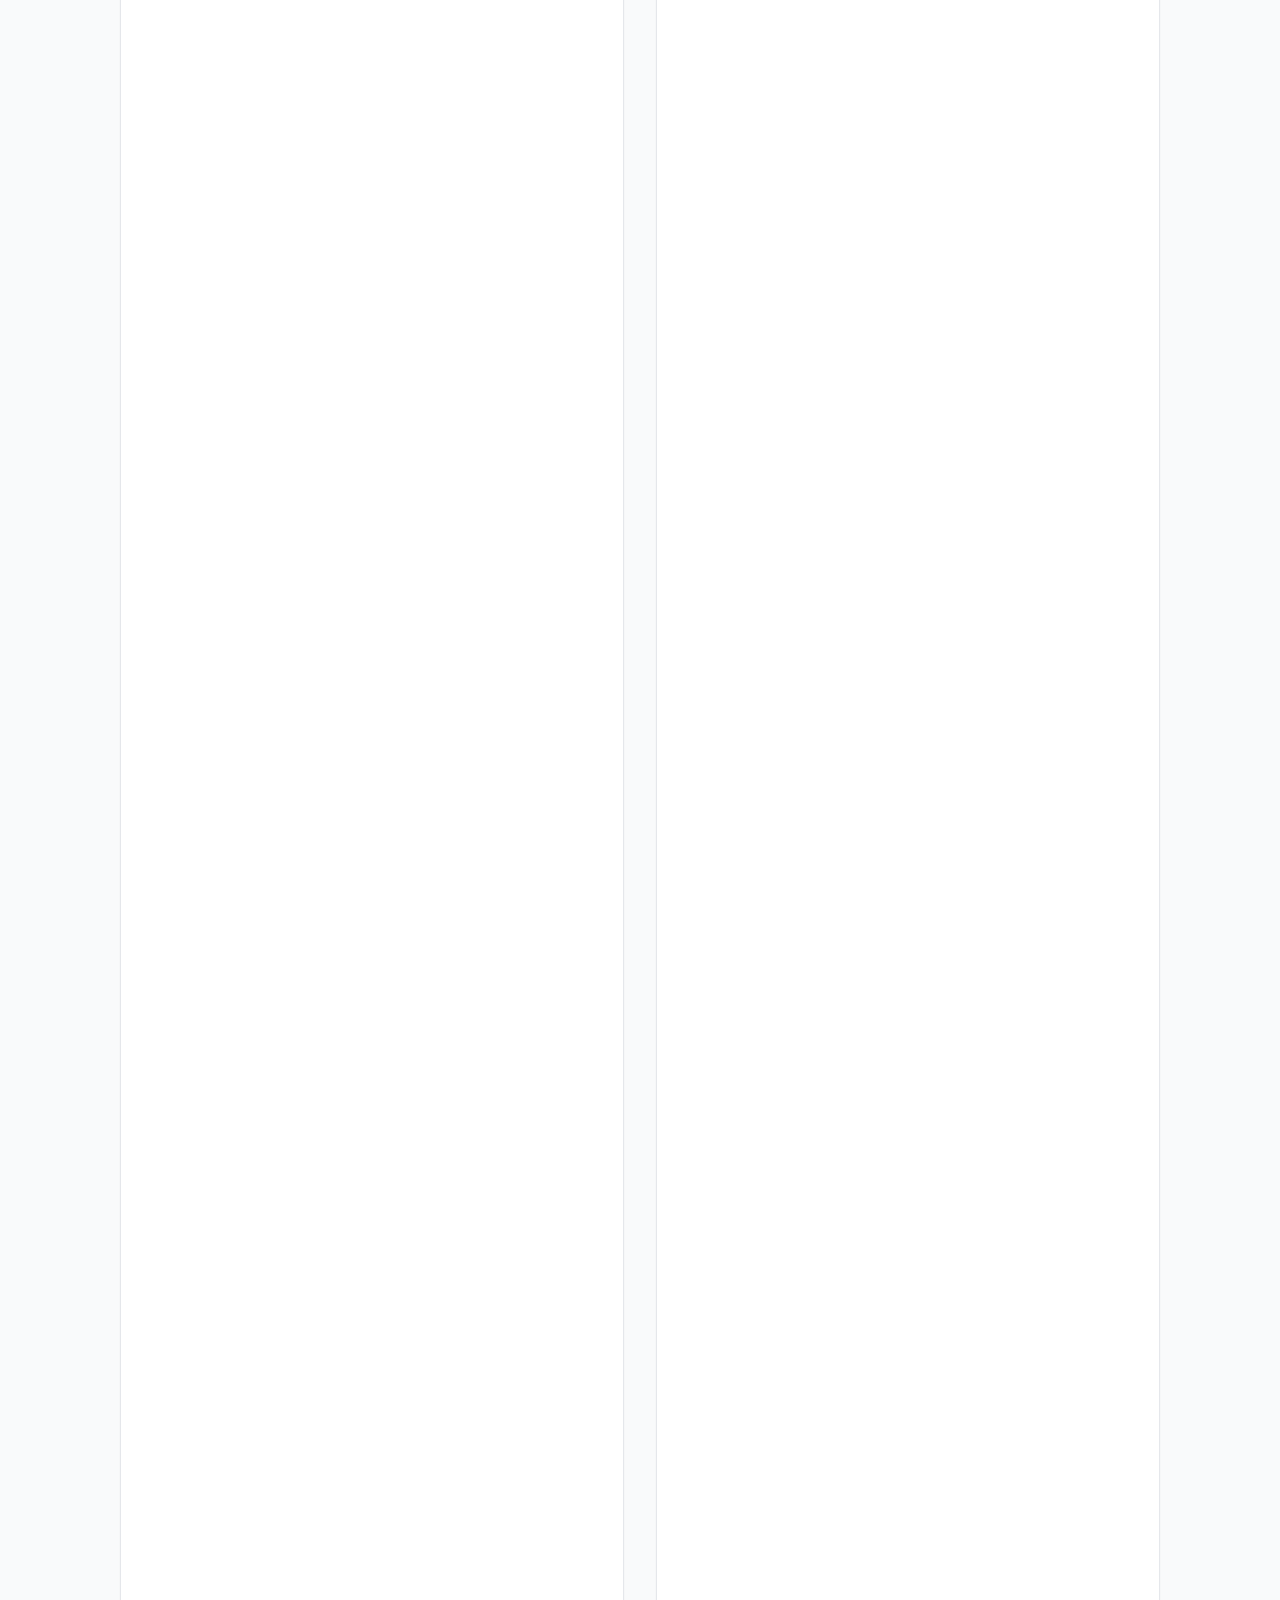
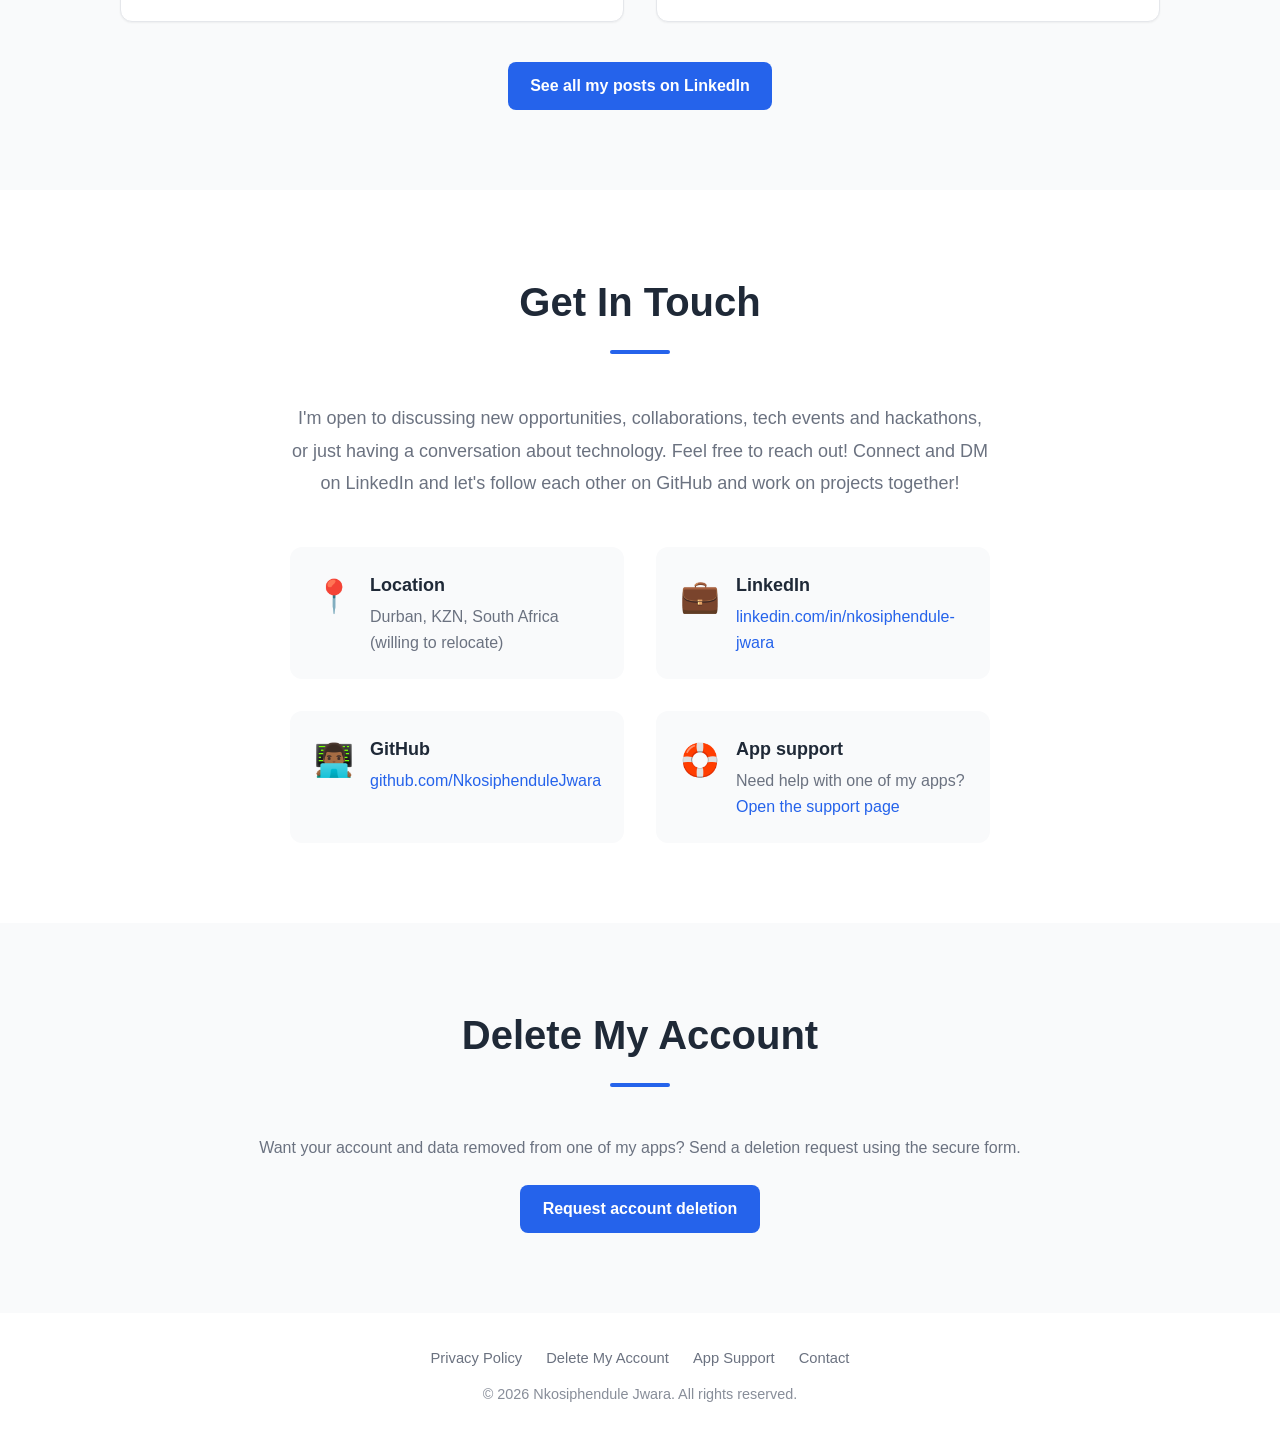
==== commit 4db21656: "Merge pull request #13 from NkosiphenduleJwara/site-fixes-gv-support-posts Fix GV letter count, supp" ====
--- a/index.html
+++ b/index.html
@@ -24,6 +24,8 @@
     <link rel="apple-touch-icon" sizes="180x180" href="/assets/img/apple-touch-icon.png">
 
     <script>try{var t=localStorage.getItem('theme');if(t==='dark'||(!t&&window.matchMedia('(prefers-color-scheme: dark)').matches))document.documentElement.classList.add('dark-mode')}catch(e){}</script>
+    <!-- GoatCounter analytics (privacy-friendly page view counts) -->
+    <script data-goatcounter="https://nkosiphendulejwara.goatcounter.com/count" async src="//gc.zgo.at/count.js"></script>
     <link rel="stylesheet" href="/styles.css">
 
     <script type="application/ld+json">
@@ -450,13 +452,11 @@
                 <li><a href="/delete-account/">Delete My Account</a></li>
                 <li><a href="/support/">App Support</a></li>
                 <li><a href="/#contact">Contact</a></li>
-                <li><button type="button" class="link-button" data-consent-open>Privacy choices</button></li>
             </ul>
             <p>&copy; <span data-year>2026</span> Nkosiphendule Jwara. All rights reserved.</p>
         </div>
     </footer>
 
-    <script src="/assets/js/consent.js"></script>
     <script src="/assets/js/site.js"></script>
     <script src="/assets/js/linkedin-posts.js"></script>
 </body>
--- a/styles.css
+++ b/styles.css
@@ -1329,136 +1329,3 @@
         scroll-behavior: auto !important;
     }
 }
-
-/* POPIA consent banner (assets/js/consent.js) */
-.consent-banner {
-    position: fixed;
-    left: 16px;
-    right: 16px;
-    bottom: 16px;
-    z-index: 1500;
-    max-width: 960px;
-    margin: 0 auto;
-    background-color: var(--background-white);
-    color: var(--text-dark);
-    border: 1px solid var(--border-color);
-    border-radius: 14px;
-    box-shadow: var(--shadow-xl);
-    padding: 1.25rem 1.5rem;
-}
-
-.consent-banner[hidden] {
-    display: none;
-}
-
-.consent-inner {
-    display: flex;
-    gap: 1.25rem;
-    align-items: center;
-}
-
-.consent-text h2 {
-    font-size: 1.05rem;
-    margin-bottom: 0.35rem;
-}
-
-.consent-text p {
-    font-size: 0.9rem;
-    color: var(--text-light);
-    line-height: 1.55;
-}
-
-.consent-text a {
-    color: var(--accent-color);
-}
-
-.consent-actions {
-    display: flex;
-    gap: 0.6rem;
-    flex-shrink: 0;
-}
-
-/* Both choices look the same so neither is nudged (consent must be voluntary). */
-.consent-btn {
-    min-width: 120px;
-    padding: 0.7rem 1rem;
-    border-radius: 8px;
-    border: 2px solid var(--primary-color);
-    background-color: var(--background-white);
-    color: var(--text-dark);
-    font-weight: 600;
-    font-size: 0.95rem;
-    cursor: pointer;
-}
-
-.consent-btn:hover,
-.consent-btn[aria-pressed="true"] {
-    background-color: var(--primary-color);
-    color: #fff;
-}
-
-.footer-links button.link-button {
-    background: none;
-    border: 0;
-    padding: 0;
-    font: inherit;
-    font-size: 0.92rem;
-    color: var(--text-light);
-    cursor: pointer;
-}
-
-.footer-links button.link-button:hover {
-    color: var(--primary-color);
-    text-decoration: underline;
-}
-
-.consent-placeholder {
-    max-width: 640px;
-    margin: 0 auto;
-    text-align: center;
-    padding: 2rem 1.5rem;
-    border: 1px dashed var(--border-color);
-    border-radius: 12px;
-    background-color: var(--background-white);
-    color: var(--text-light);
-}
-
-.consent-placeholder p {
-    margin-bottom: 1rem;
-}
-
-.consent-placeholder button {
-    border: 0;
-    cursor: pointer;
-    font: inherit;
-}
-
-.captcha-placeholder {
-    font-size: 0.88rem;
-    color: var(--text-light);
-    padding: 0.75rem 0;
-}
-
-@media (max-width: 768px) {
-    .consent-inner {
-        flex-direction: column;
-        align-items: stretch;
-    }
-
-    .consent-actions .consent-btn {
-        flex: 1;
-    }
-}
-
-.checkbox-group a {
-    color: var(--accent-color);
-}
-
-.link-inline {
-    background: none;
-    border: 0;
-    padding: 0;
-    font: inherit;
-    cursor: pointer;
-    text-decoration: underline;
-}
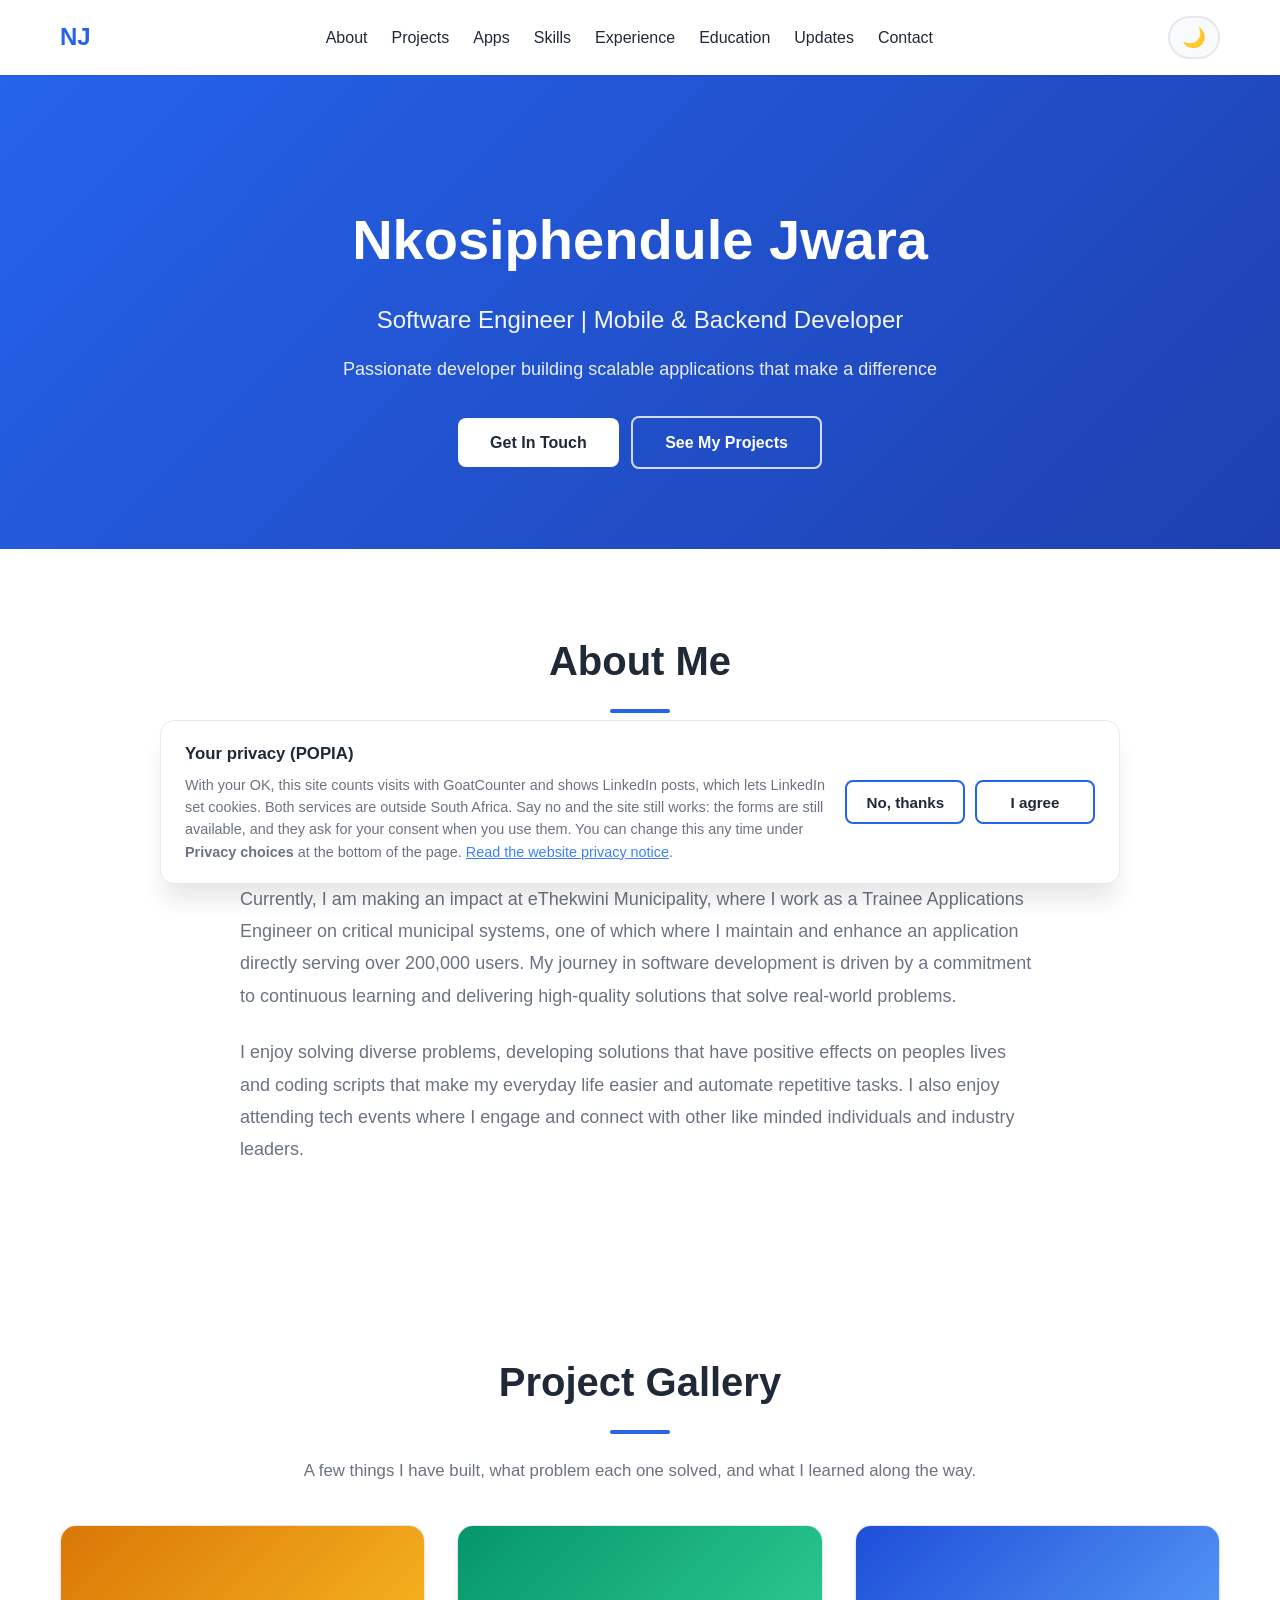
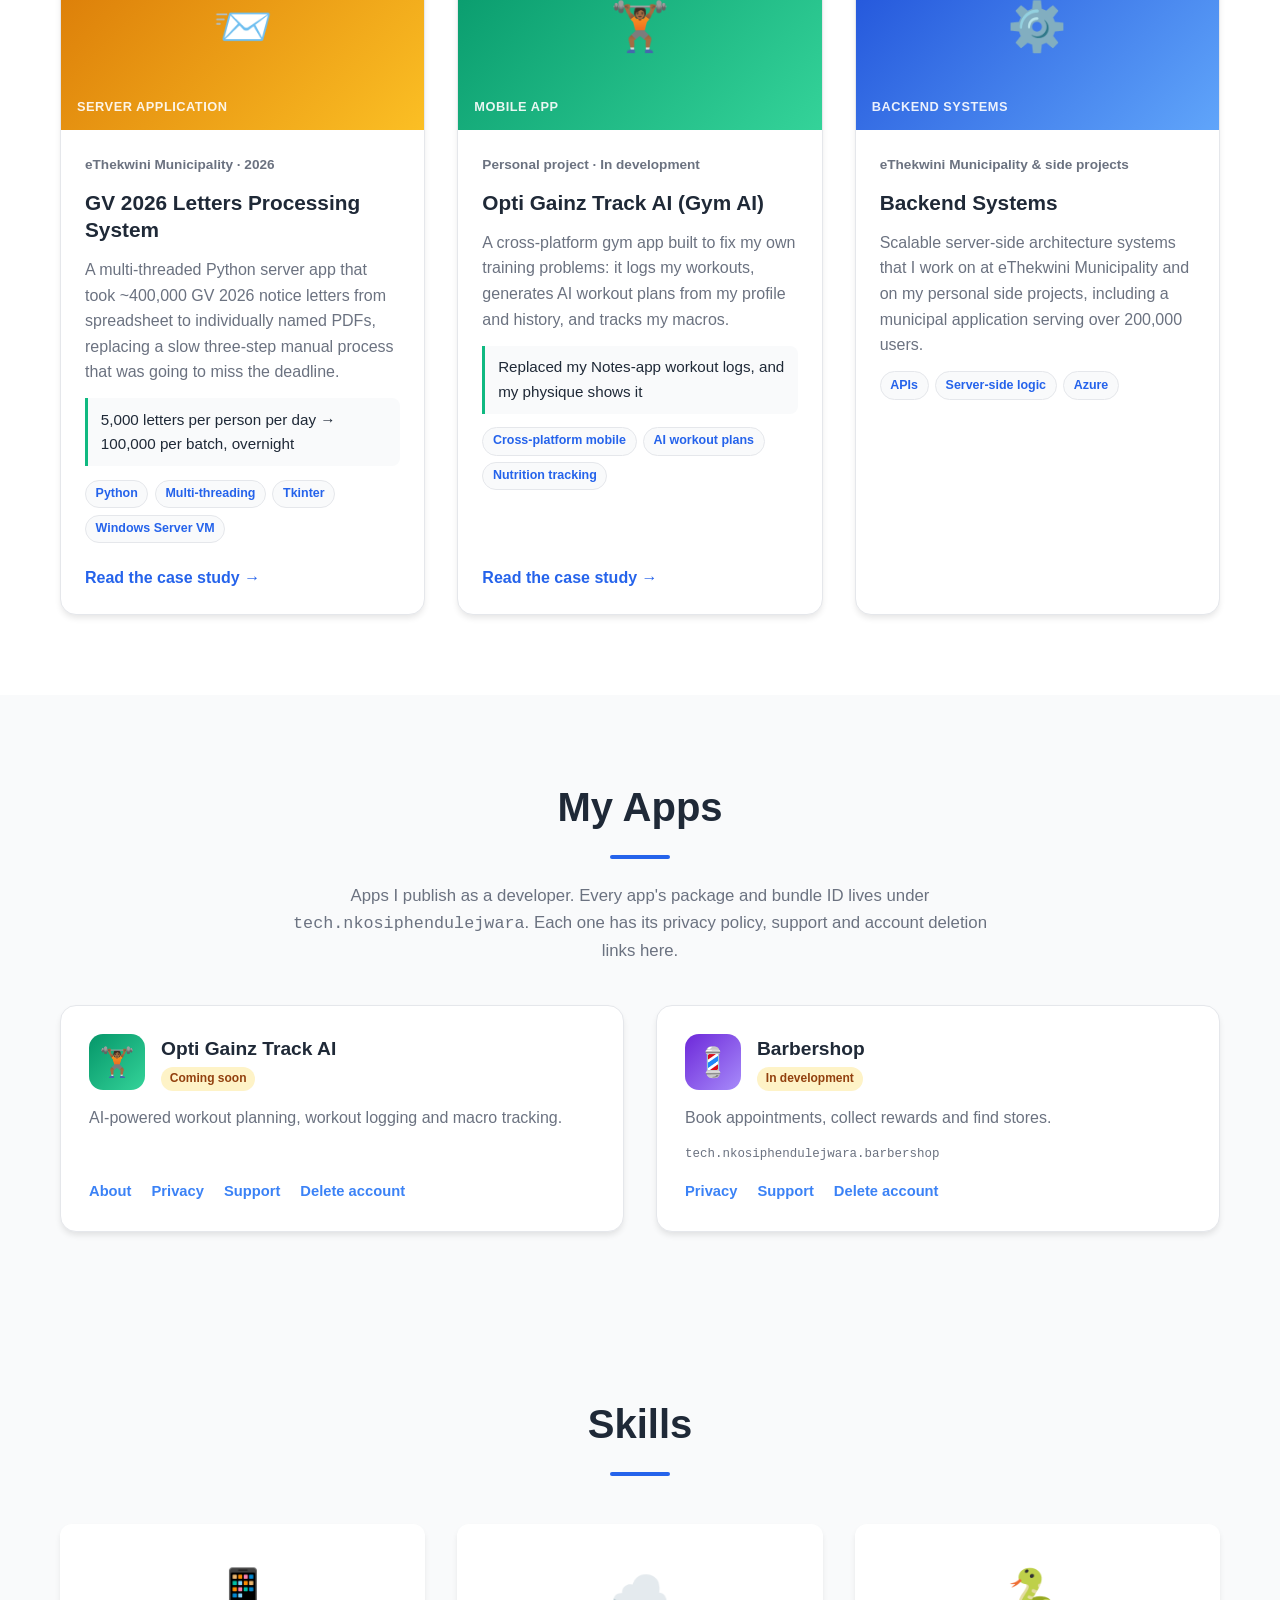
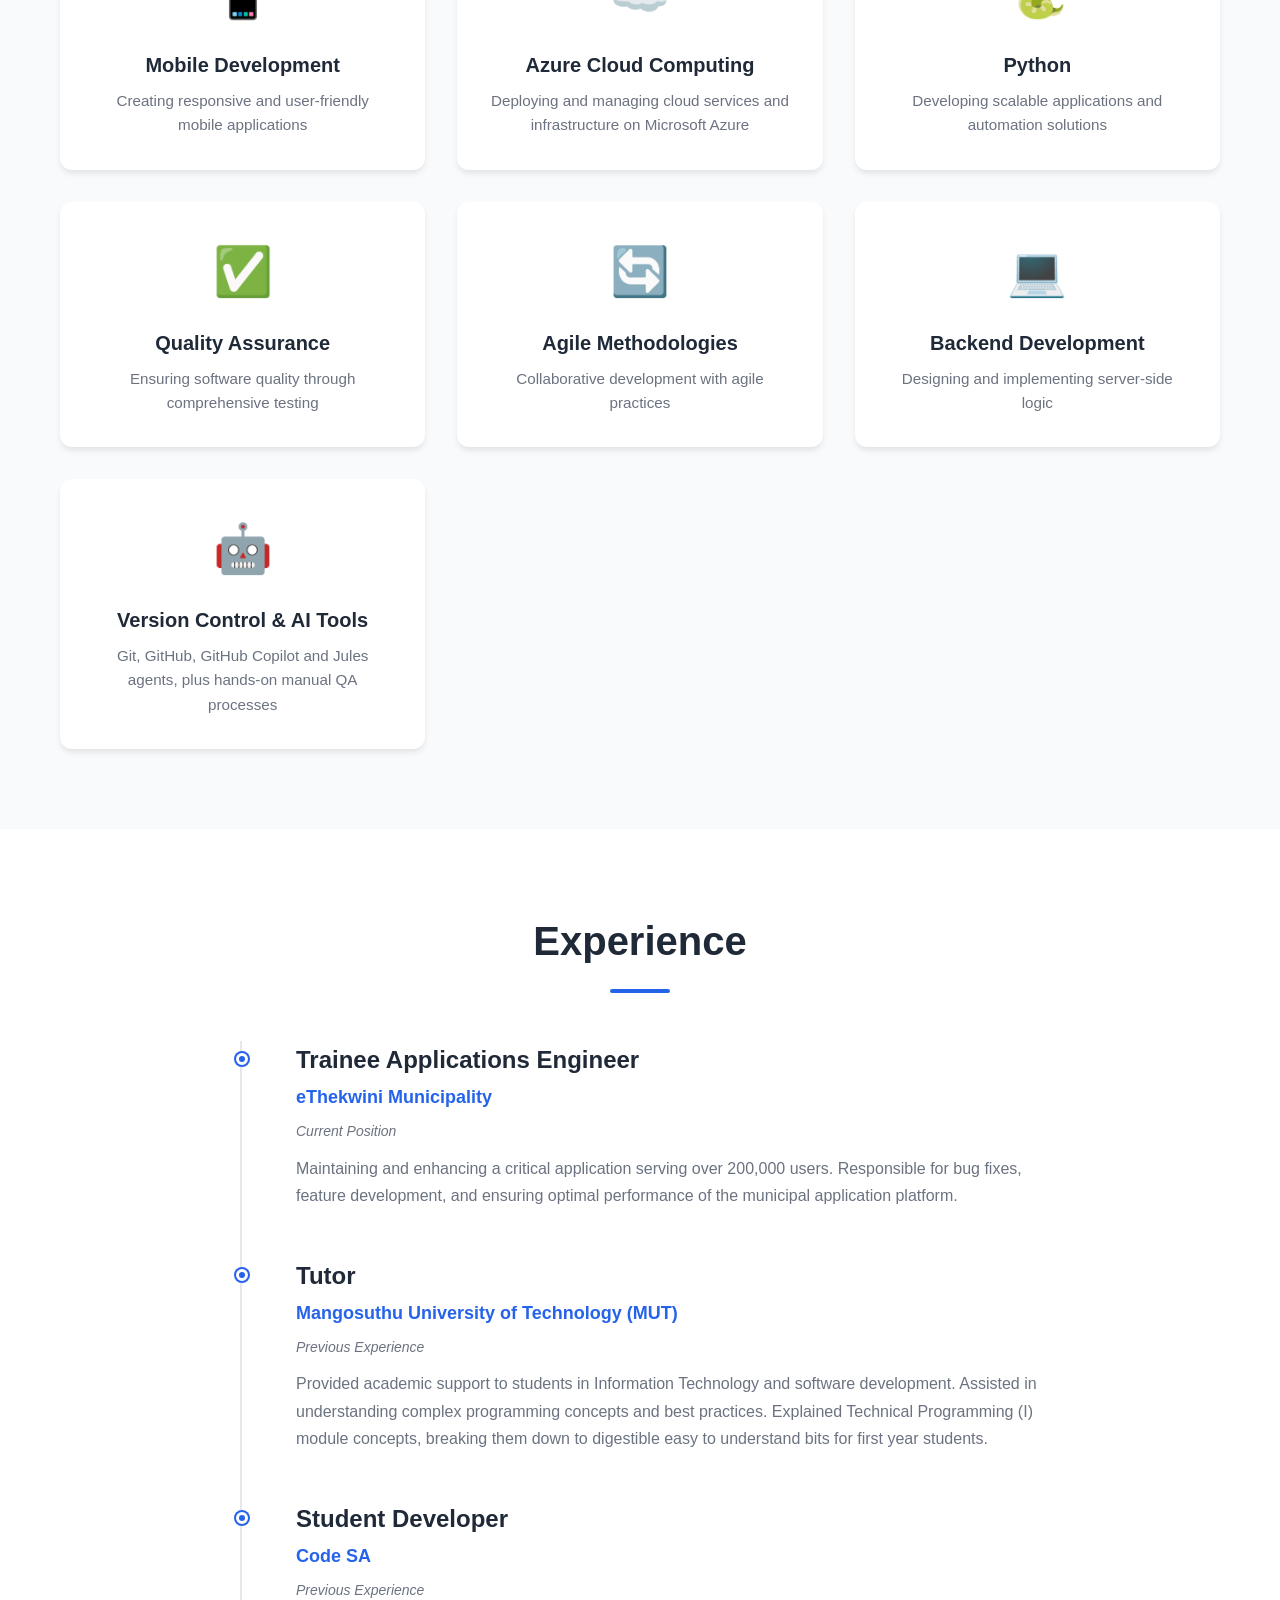
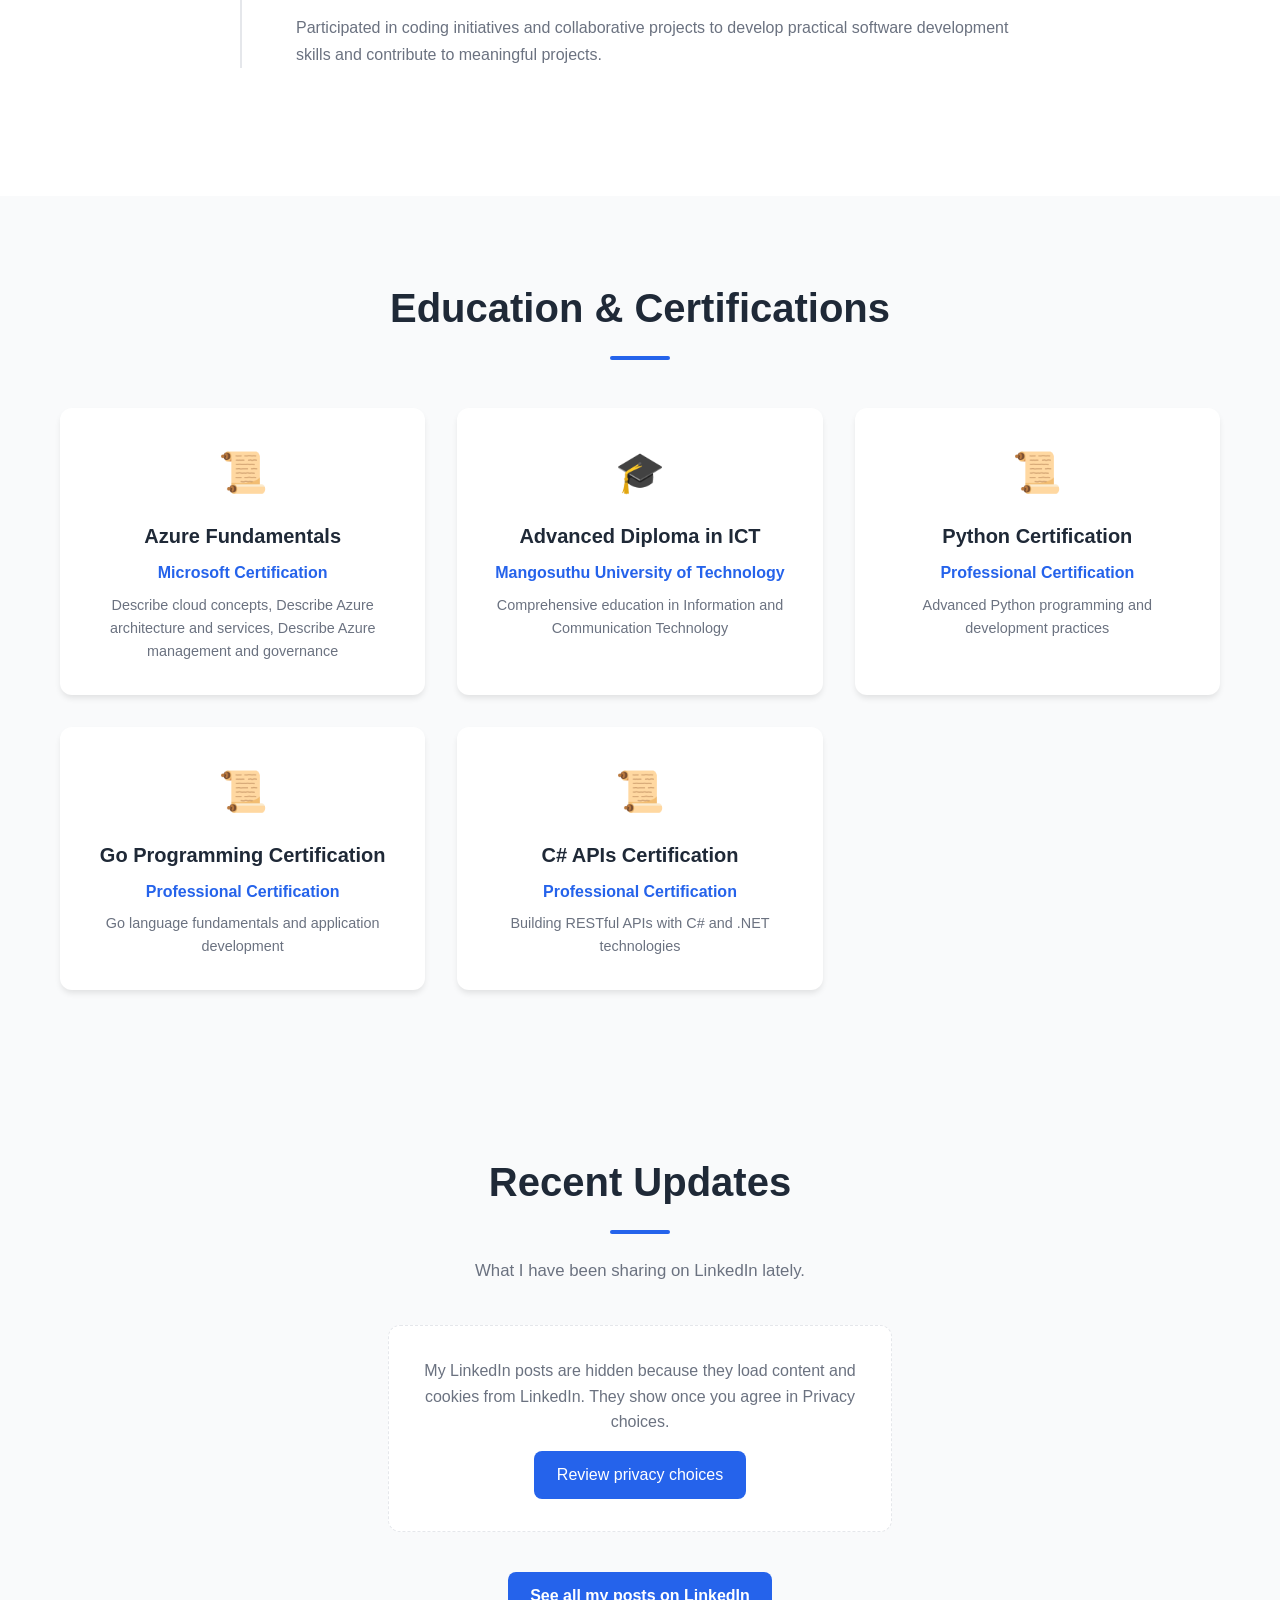
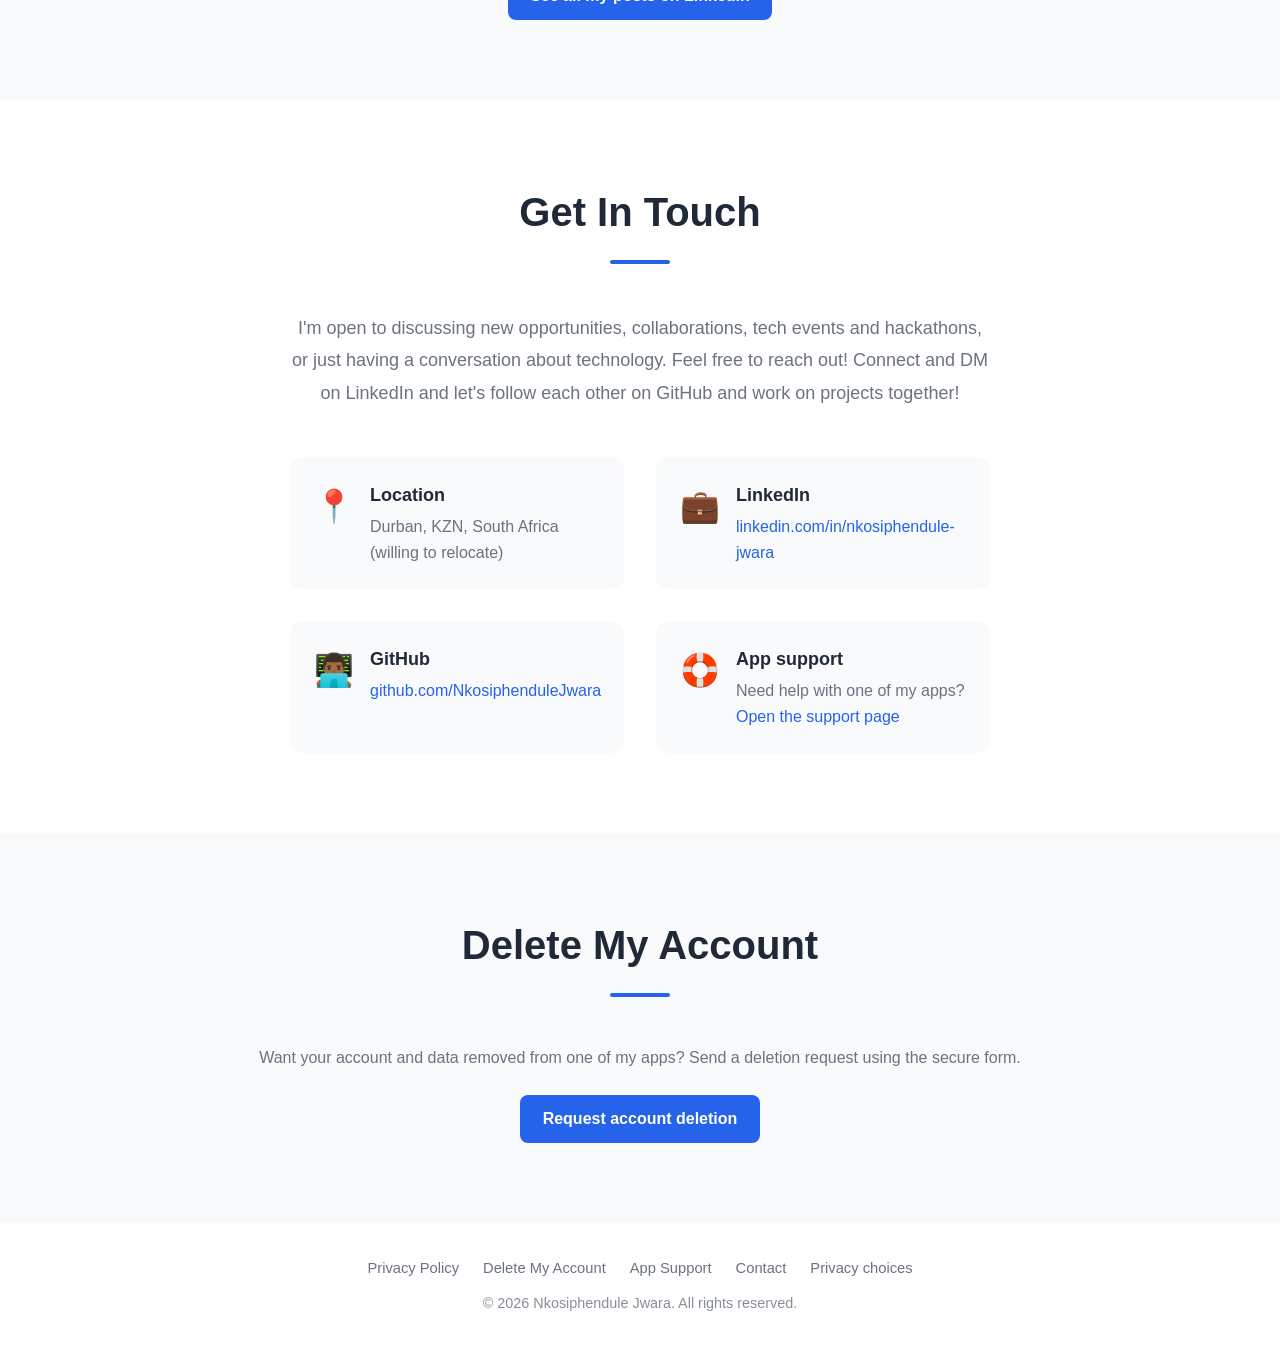
==== commit b9a3bc30: "Merge pull request #14 from NkosiphenduleJwara/popia-consent Add POPIA consent banner and website pr" ====
--- a/index.html
+++ b/index.html
@@ -24,8 +24,6 @@
     <link rel="apple-touch-icon" sizes="180x180" href="/assets/img/apple-touch-icon.png">
 
     <script>try{var t=localStorage.getItem('theme');if(t==='dark'||(!t&&window.matchMedia('(prefers-color-scheme: dark)').matches))document.documentElement.classList.add('dark-mode')}catch(e){}</script>
-    <!-- GoatCounter analytics (privacy-friendly page view counts) -->
-    <script data-goatcounter="https://nkosiphendulejwara.goatcounter.com/count" async src="//gc.zgo.at/count.js"></script>
     <link rel="stylesheet" href="/styles.css">
 
     <script type="application/ld+json">
@@ -452,11 +450,13 @@
                 <li><a href="/delete-account/">Delete My Account</a></li>
                 <li><a href="/support/">App Support</a></li>
                 <li><a href="/#contact">Contact</a></li>
+                <li><button type="button" class="link-button" data-consent-open>Privacy choices</button></li>
             </ul>
             <p>&copy; <span data-year>2026</span> Nkosiphendule Jwara. All rights reserved.</p>
         </div>
     </footer>
 
+    <script src="/assets/js/consent.js"></script>
     <script src="/assets/js/site.js"></script>
     <script src="/assets/js/linkedin-posts.js"></script>
 </body>
--- a/styles.css
+++ b/styles.css
@@ -1329,3 +1329,136 @@
         scroll-behavior: auto !important;
     }
 }
+
+/* POPIA consent banner (assets/js/consent.js) */
+.consent-banner {
+    position: fixed;
+    left: 16px;
+    right: 16px;
+    bottom: 16px;
+    z-index: 1500;
+    max-width: 960px;
+    margin: 0 auto;
+    background-color: var(--background-white);
+    color: var(--text-dark);
+    border: 1px solid var(--border-color);
+    border-radius: 14px;
+    box-shadow: var(--shadow-xl);
+    padding: 1.25rem 1.5rem;
+}
+
+.consent-banner[hidden] {
+    display: none;
+}
+
+.consent-inner {
+    display: flex;
+    gap: 1.25rem;
+    align-items: center;
+}
+
+.consent-text h2 {
+    font-size: 1.05rem;
+    margin-bottom: 0.35rem;
+}
+
+.consent-text p {
+    font-size: 0.9rem;
+    color: var(--text-light);
+    line-height: 1.55;
+}
+
+.consent-text a {
+    color: var(--accent-color);
+}
+
+.consent-actions {
+    display: flex;
+    gap: 0.6rem;
+    flex-shrink: 0;
+}
+
+/* Both choices look the same so neither is nudged (consent must be voluntary). */
+.consent-btn {
+    min-width: 120px;
+    padding: 0.7rem 1rem;
+    border-radius: 8px;
+    border: 2px solid var(--primary-color);
+    background-color: var(--background-white);
+    color: var(--text-dark);
+    font-weight: 600;
+    font-size: 0.95rem;
+    cursor: pointer;
+}
+
+.consent-btn:hover,
+.consent-btn[aria-pressed="true"] {
+    background-color: var(--primary-color);
+    color: #fff;
+}
+
+.footer-links button.link-button {
+    background: none;
+    border: 0;
+    padding: 0;
+    font: inherit;
+    font-size: 0.92rem;
+    color: var(--text-light);
+    cursor: pointer;
+}
+
+.footer-links button.link-button:hover {
+    color: var(--primary-color);
+    text-decoration: underline;
+}
+
+.consent-placeholder {
+    max-width: 640px;
+    margin: 0 auto;
+    text-align: center;
+    padding: 2rem 1.5rem;
+    border: 1px dashed var(--border-color);
+    border-radius: 12px;
+    background-color: var(--background-white);
+    color: var(--text-light);
+}
+
+.consent-placeholder p {
+    margin-bottom: 1rem;
+}
+
+.consent-placeholder button {
+    border: 0;
+    cursor: pointer;
+    font: inherit;
+}
+
+.captcha-placeholder {
+    font-size: 0.88rem;
+    color: var(--text-light);
+    padding: 0.75rem 0;
+}
+
+@media (max-width: 768px) {
+    .consent-inner {
+        flex-direction: column;
+        align-items: stretch;
+    }
+
+    .consent-actions .consent-btn {
+        flex: 1;
+    }
+}
+
+.checkbox-group a {
+    color: var(--accent-color);
+}
+
+.link-inline {
+    background: none;
+    border: 0;
+    padding: 0;
+    font: inherit;
+    cursor: pointer;
+    text-decoration: underline;
+}
